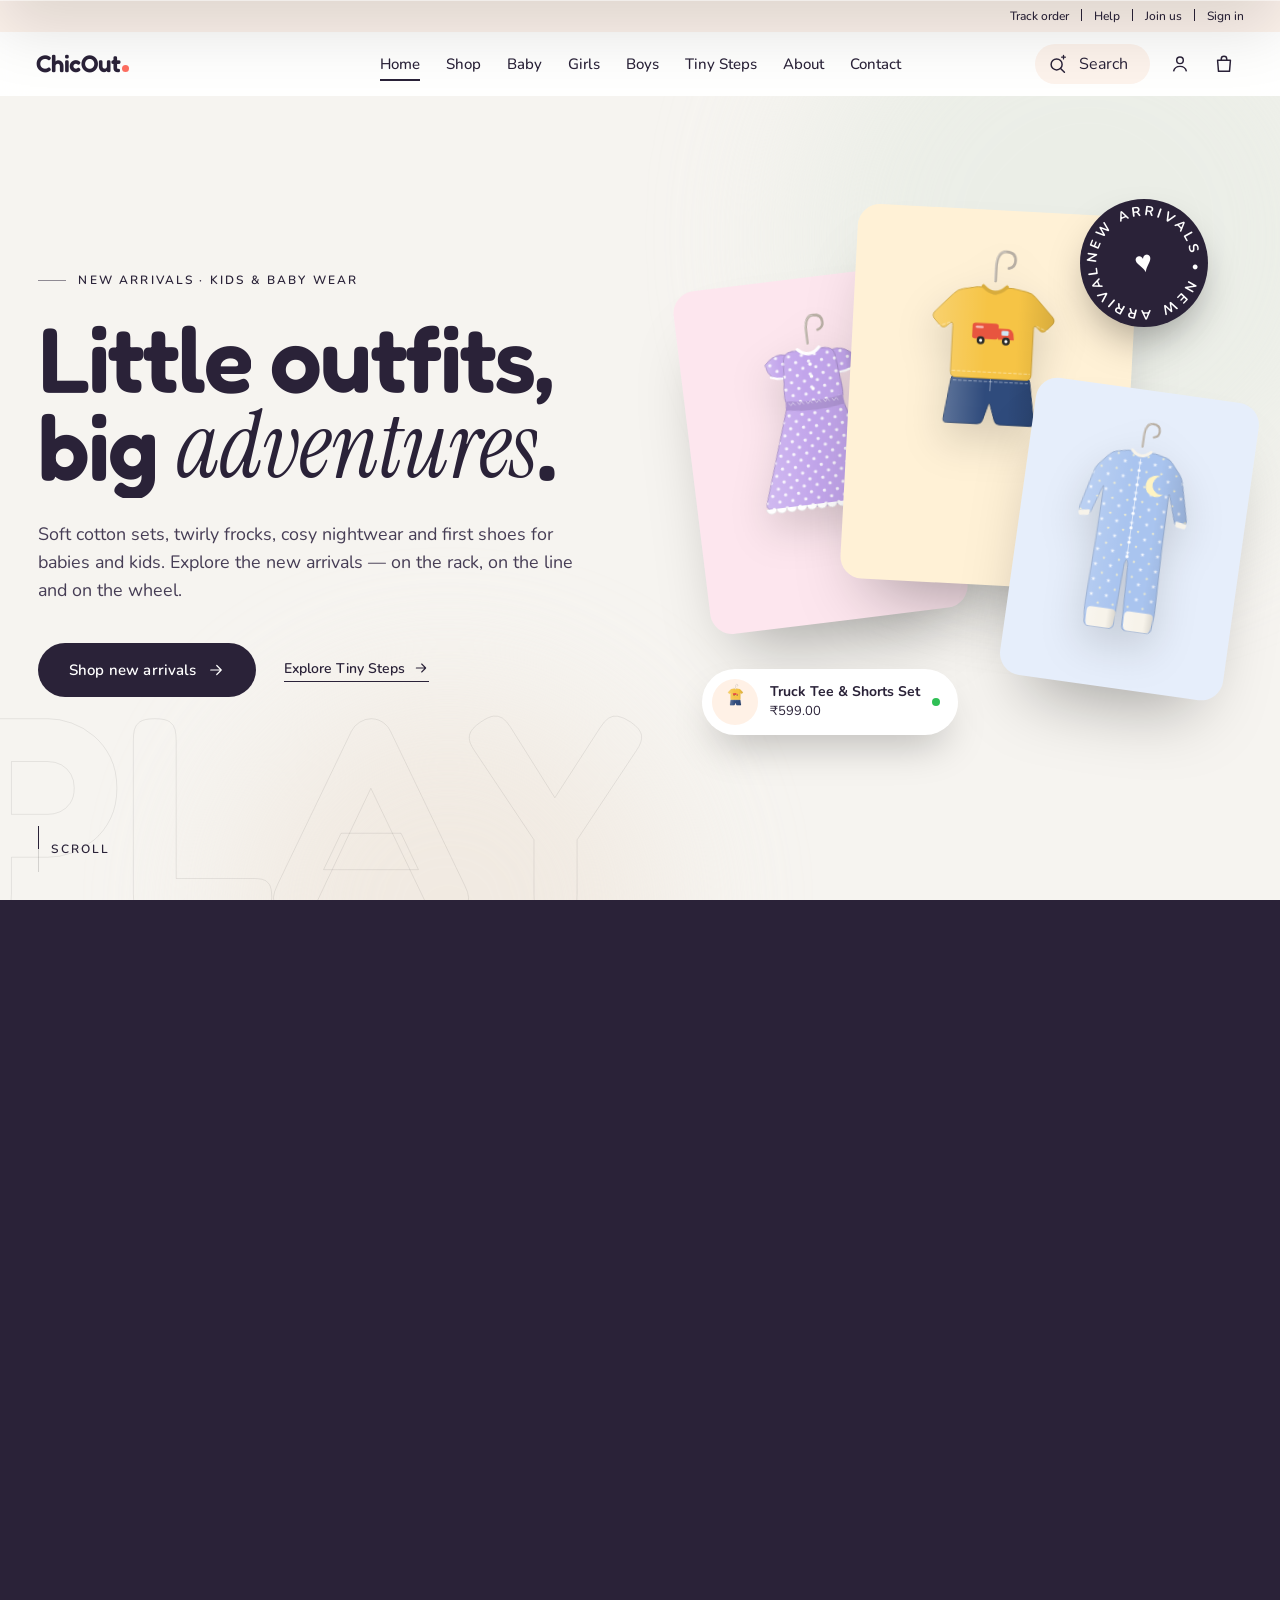
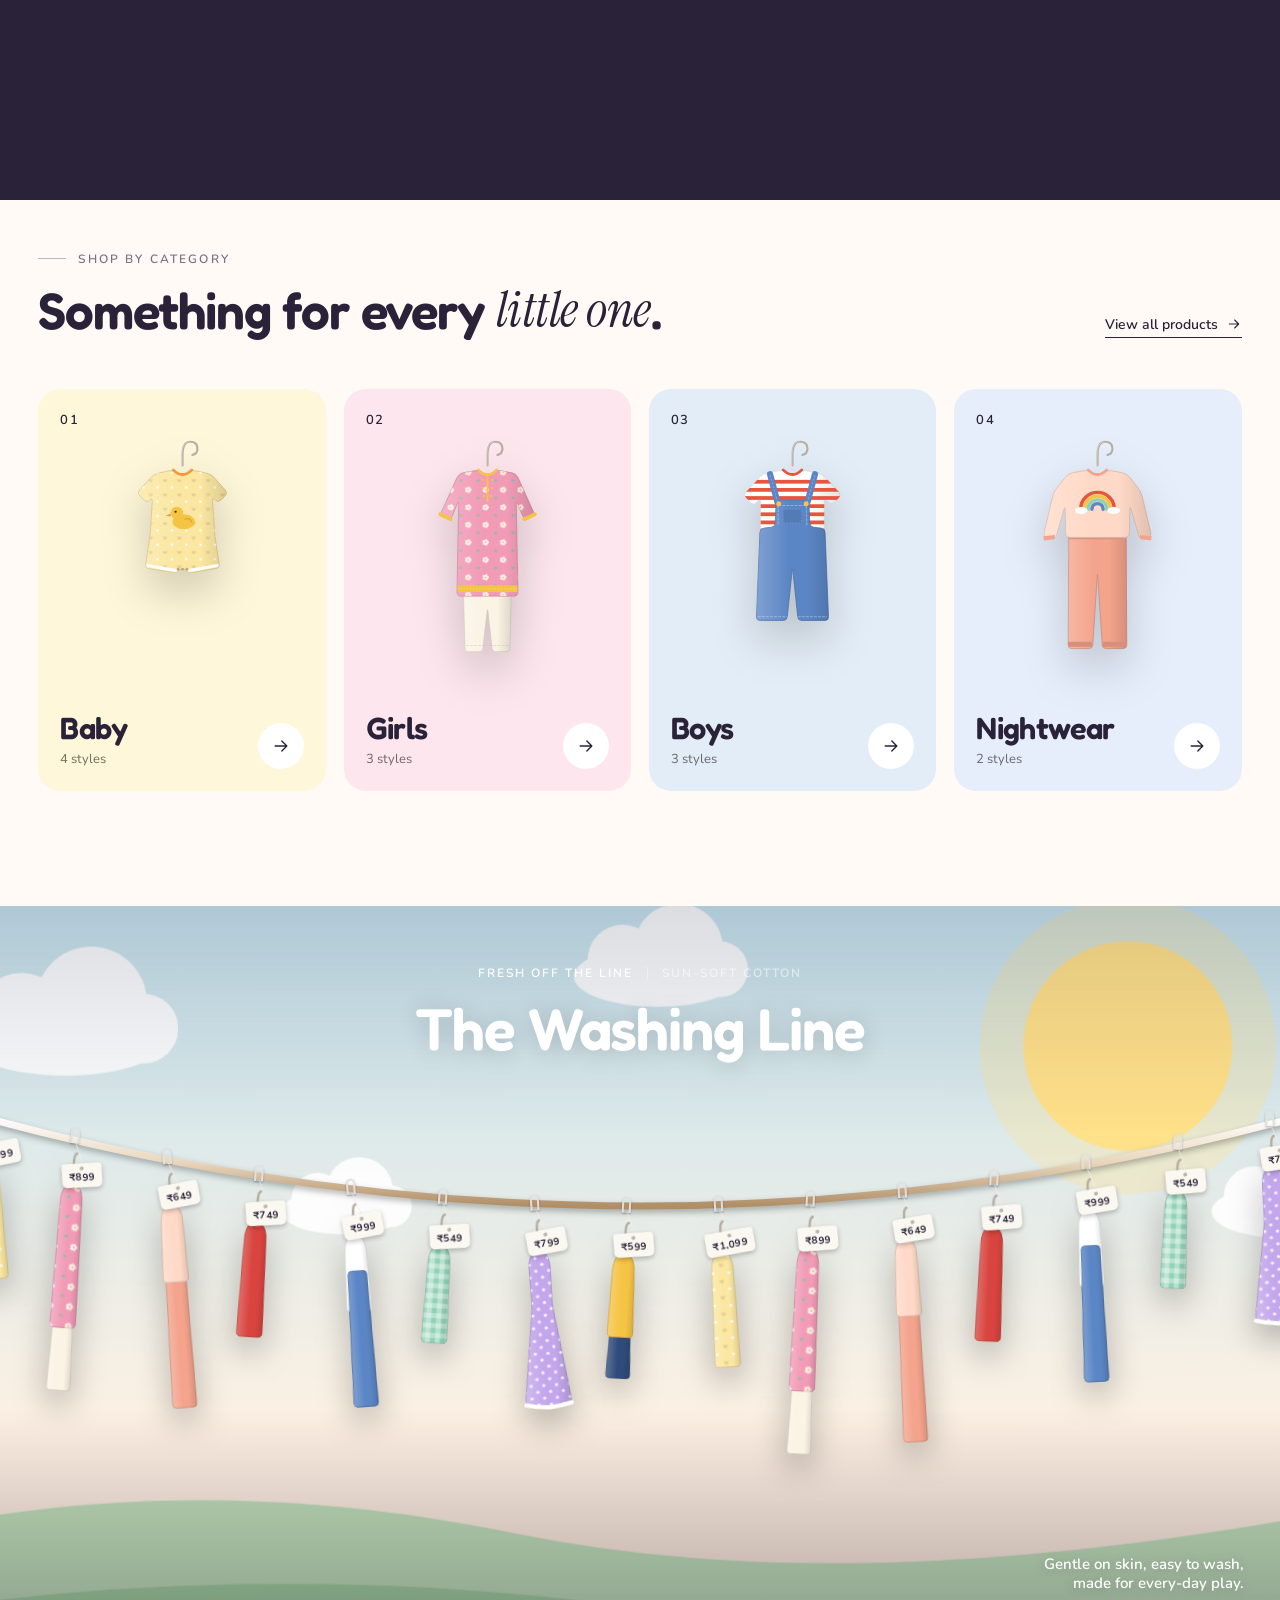
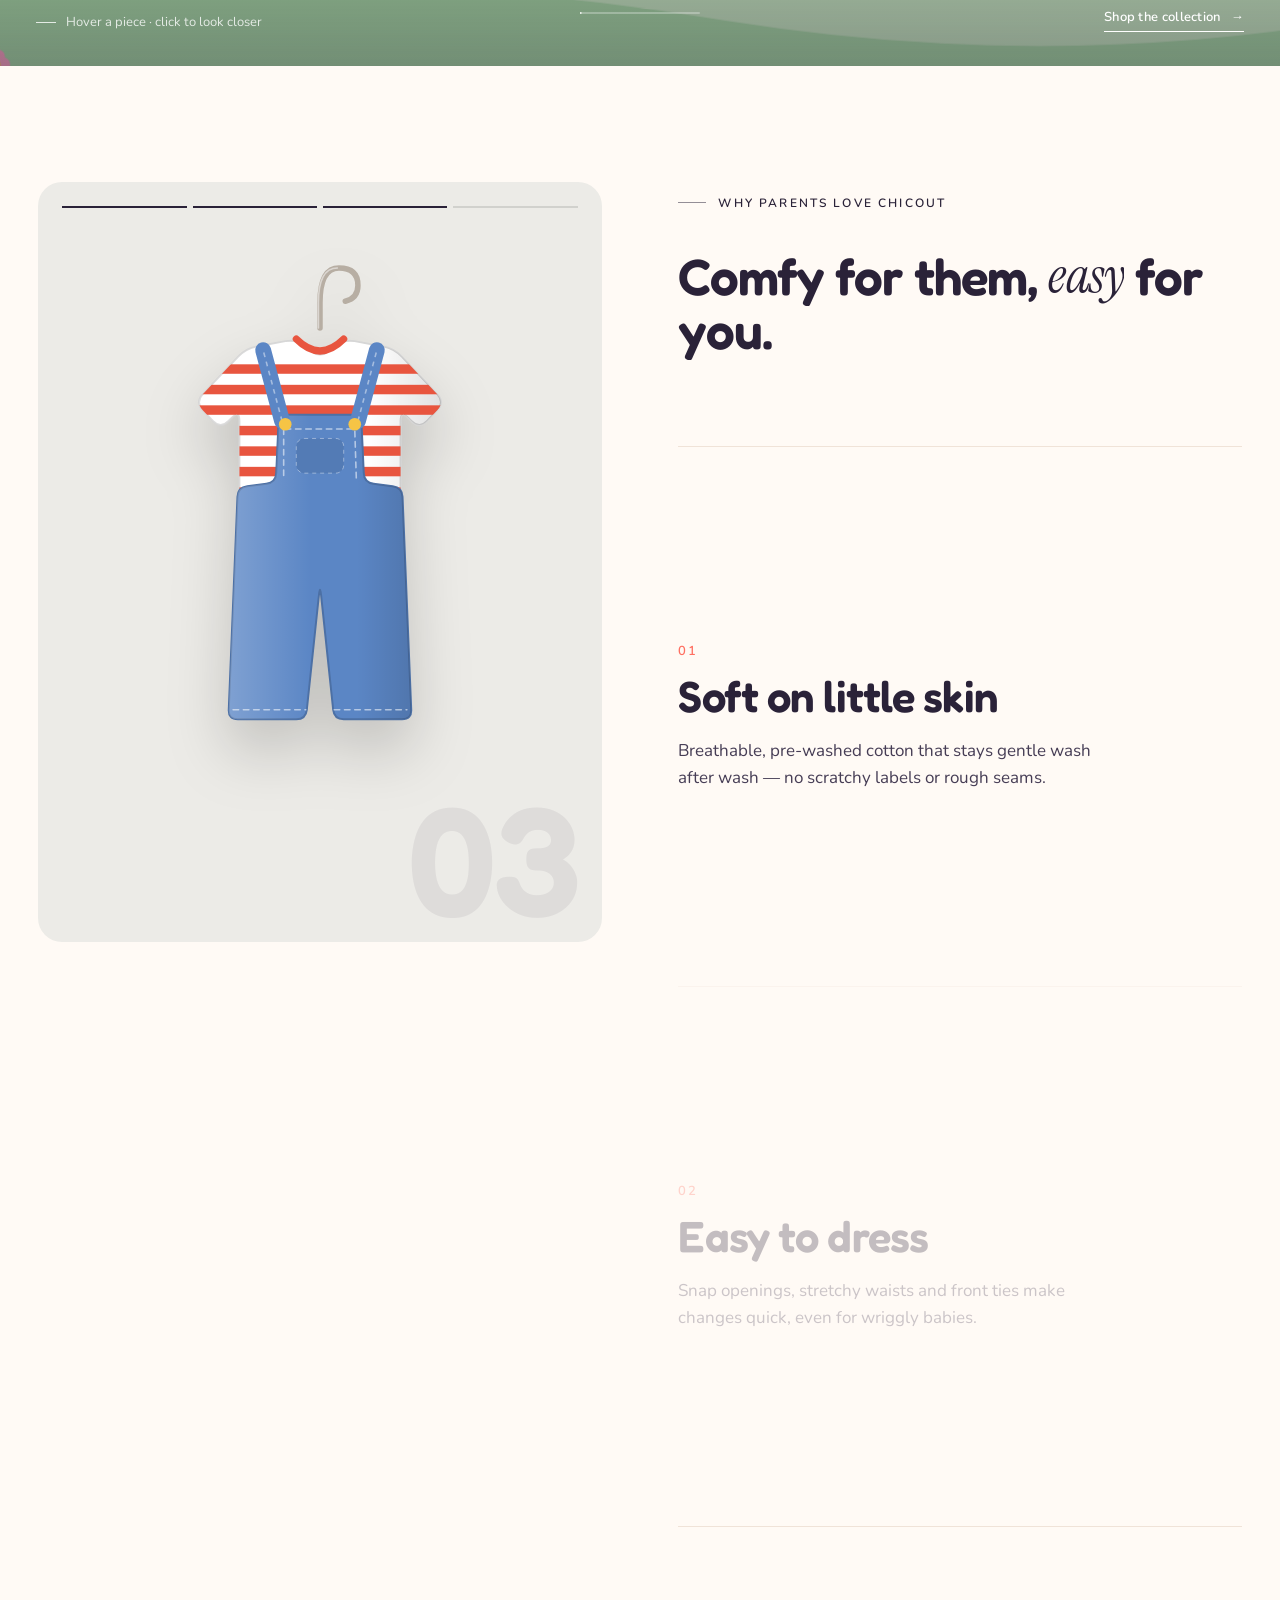
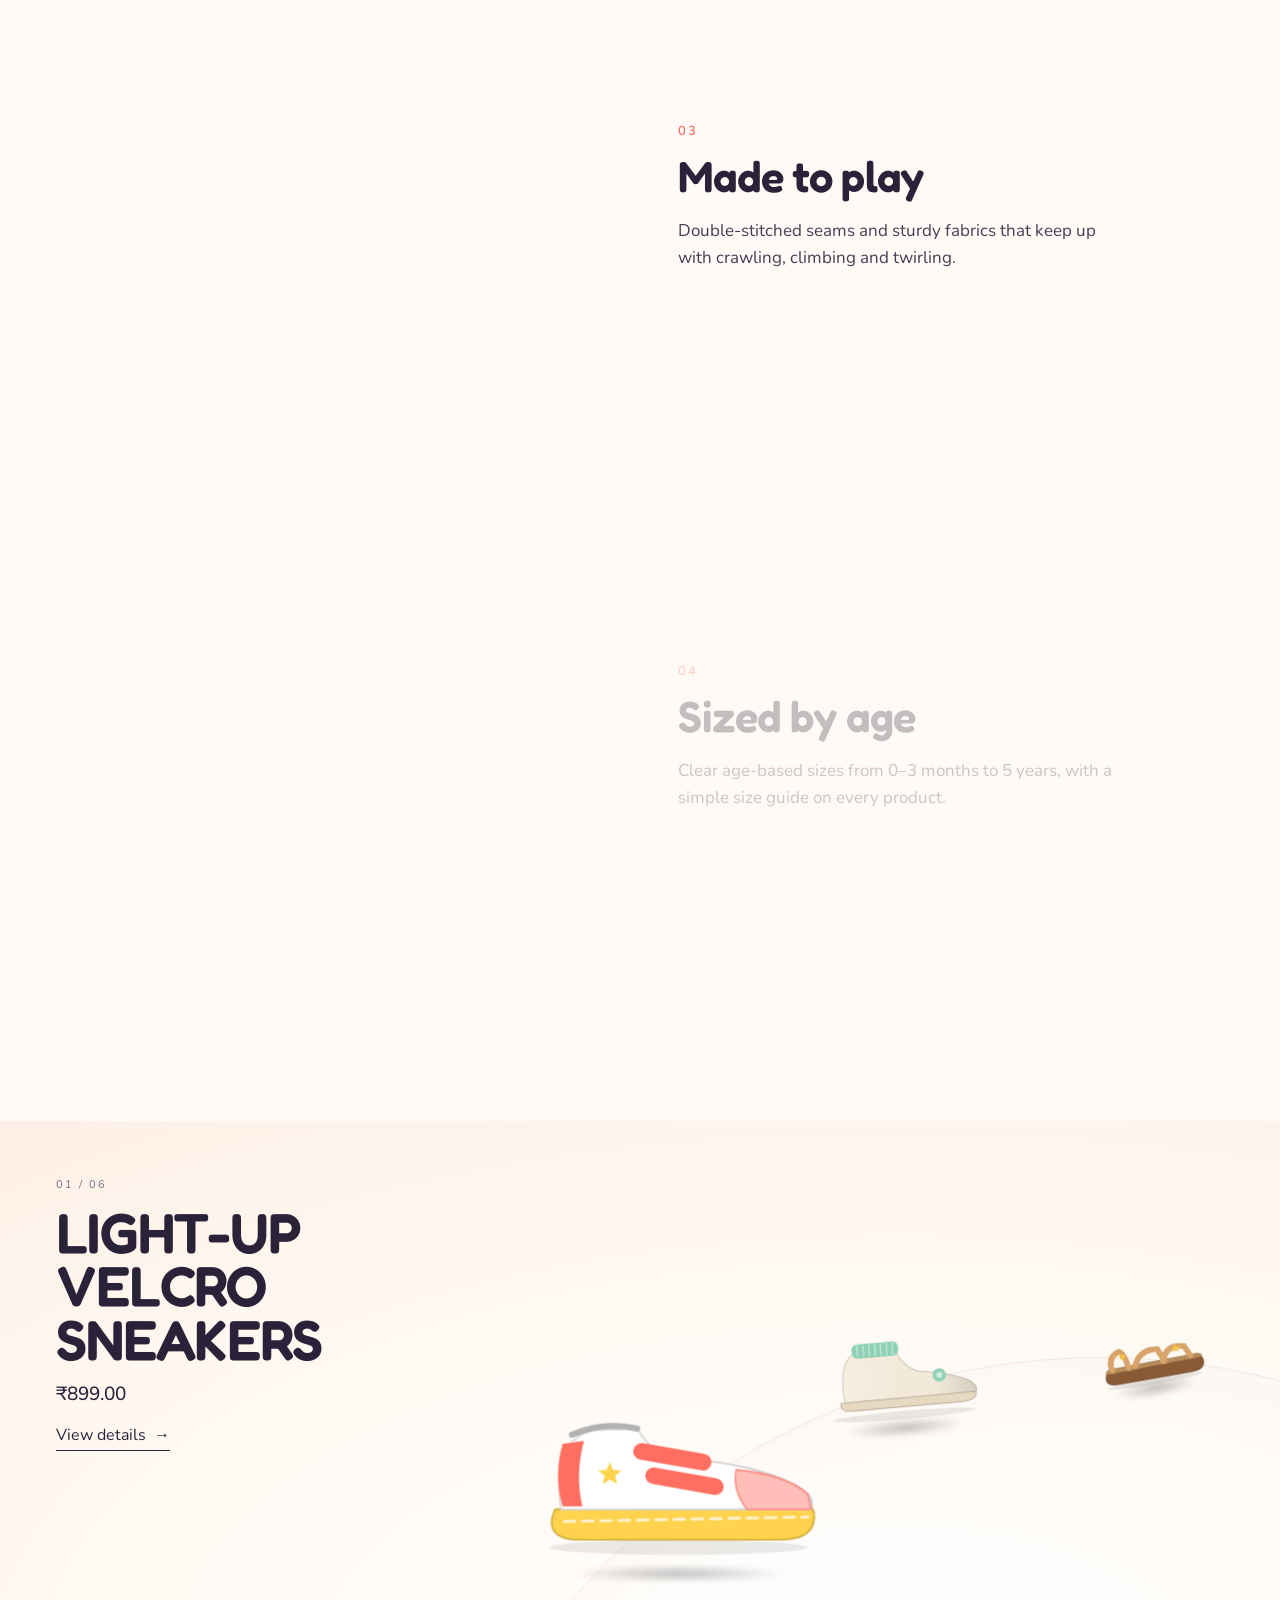
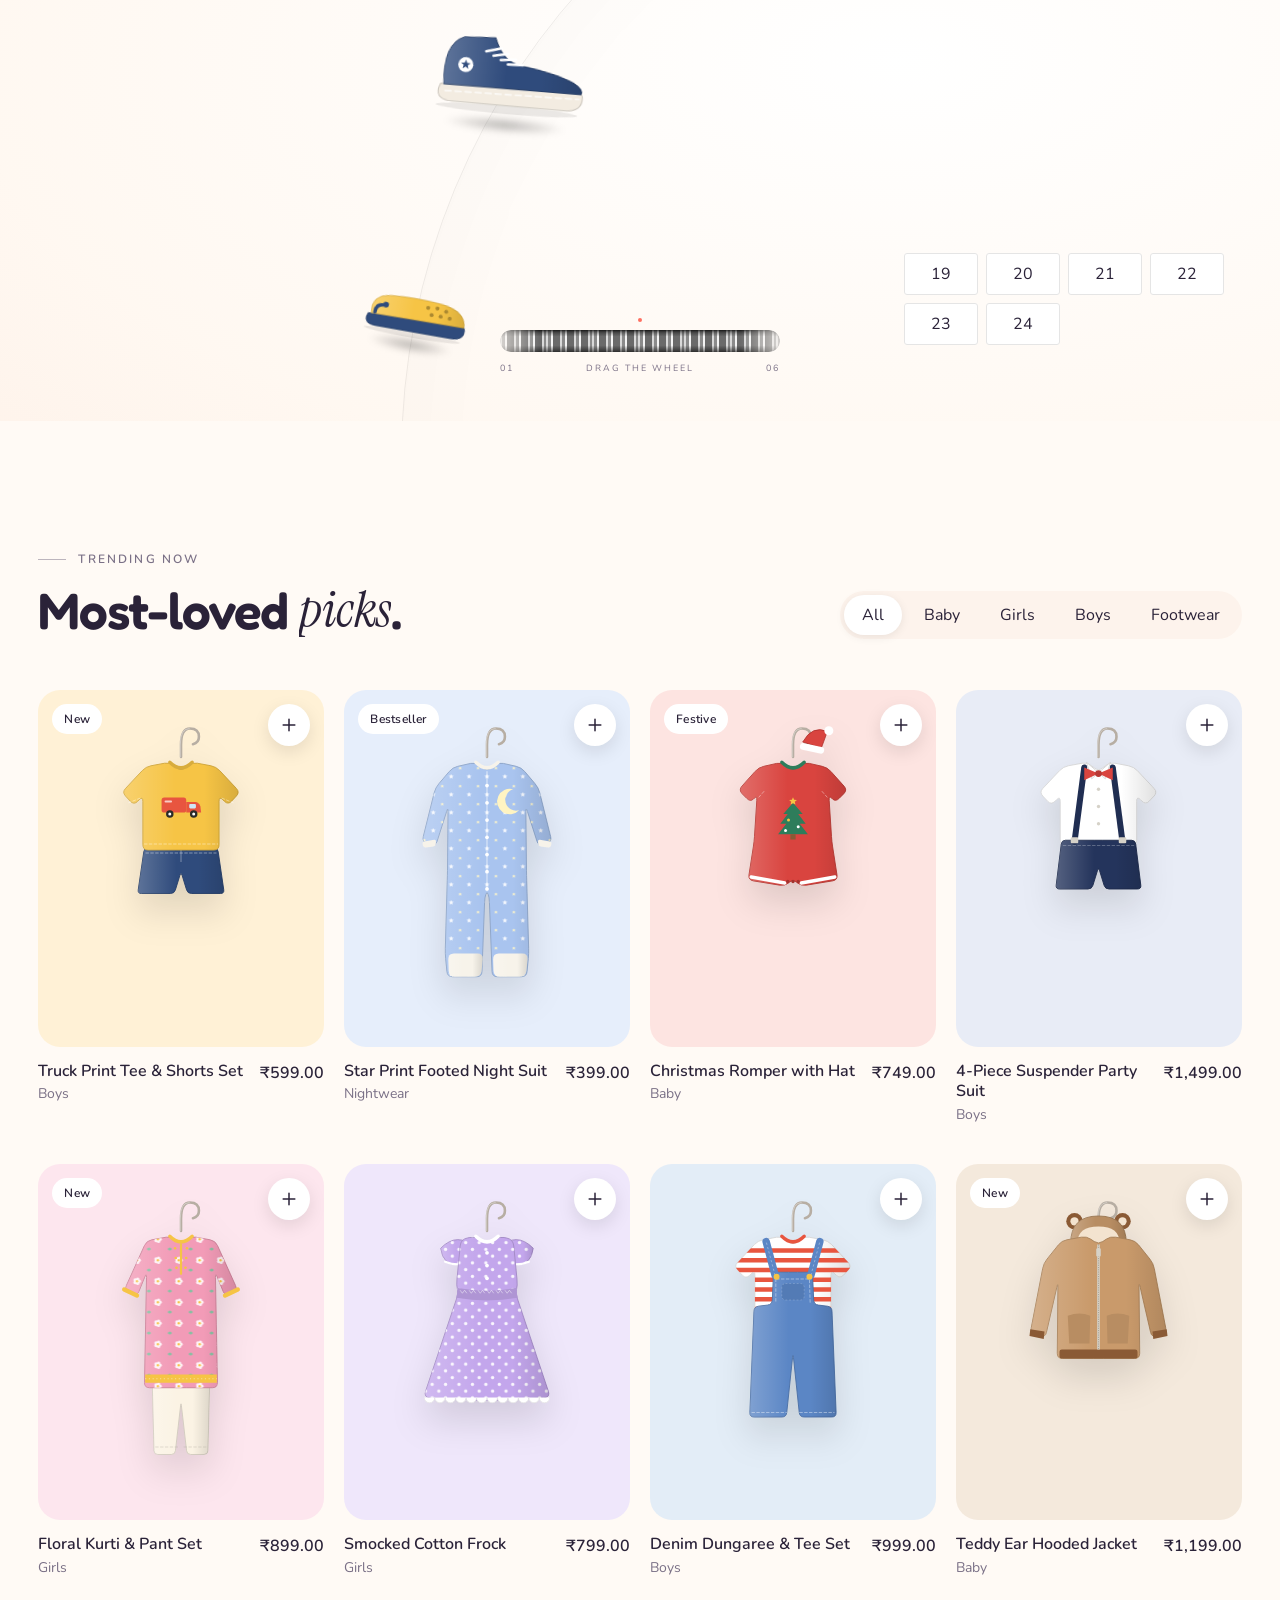
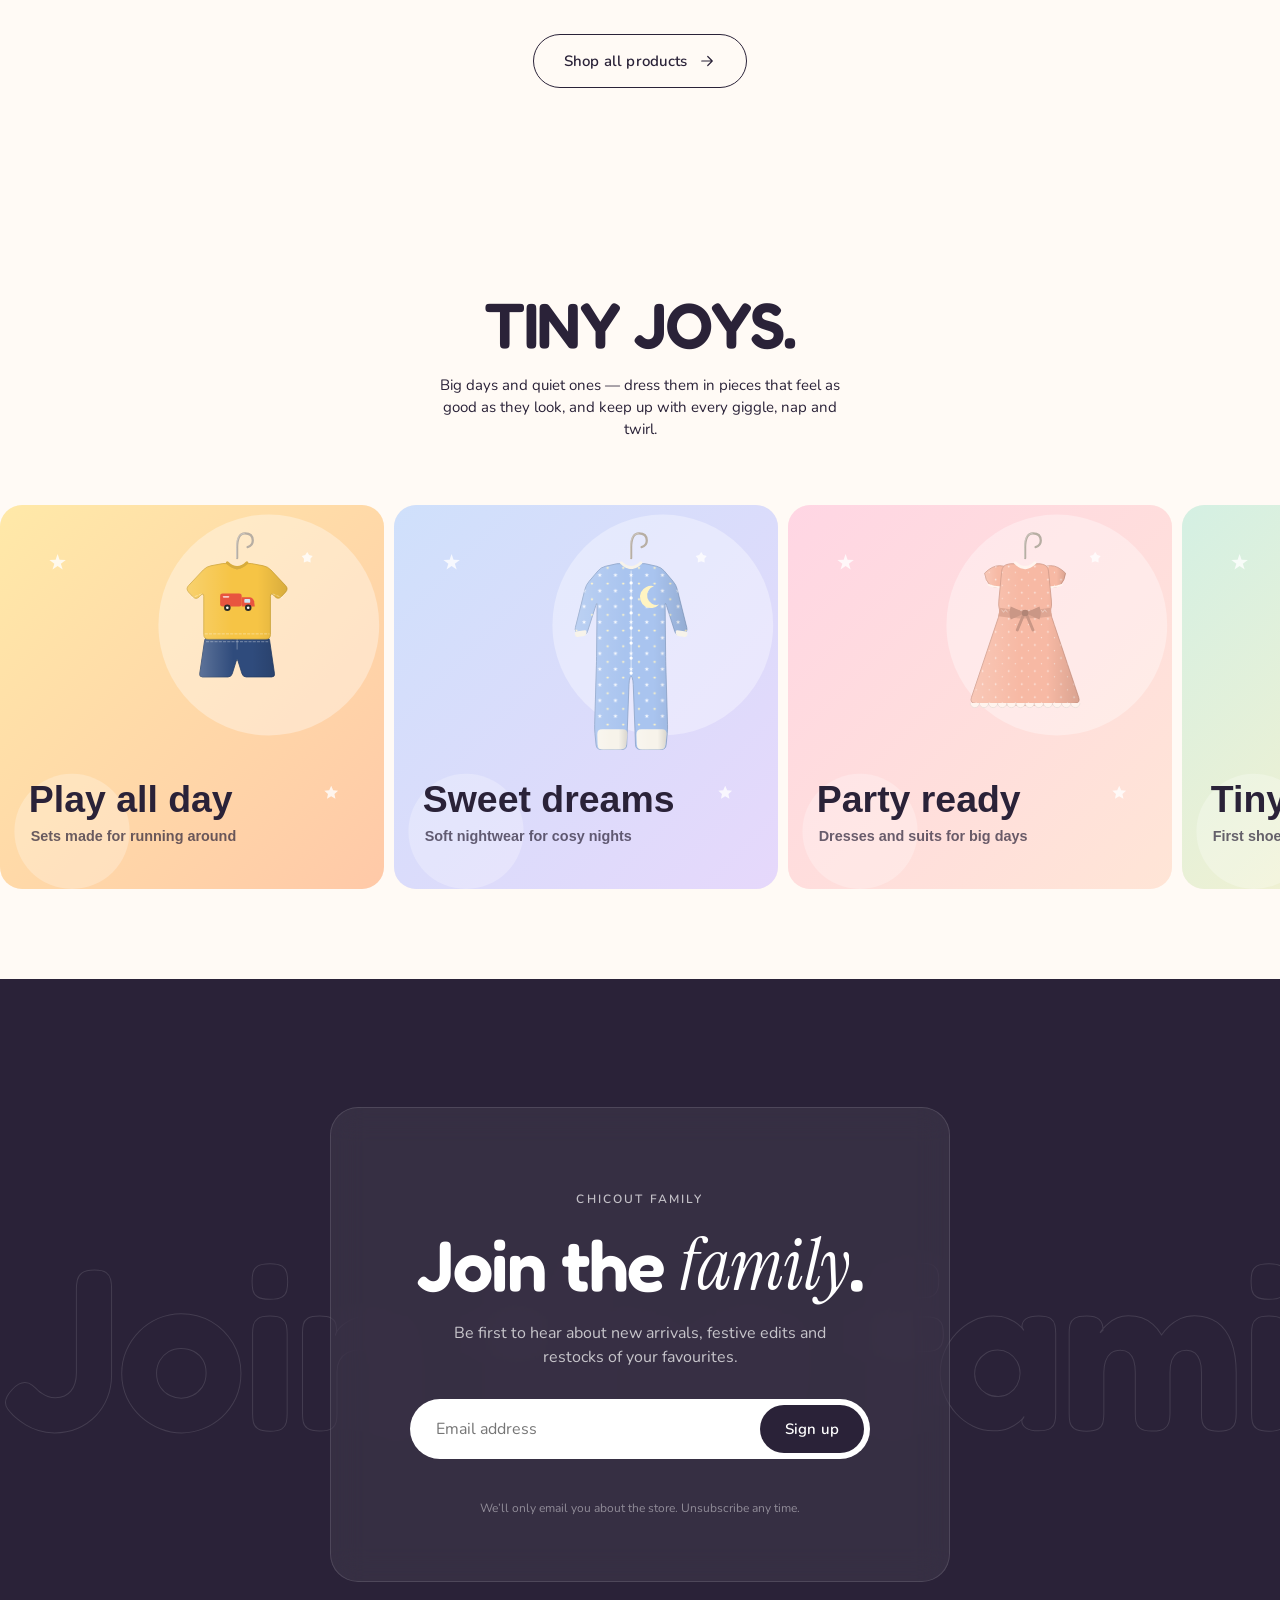
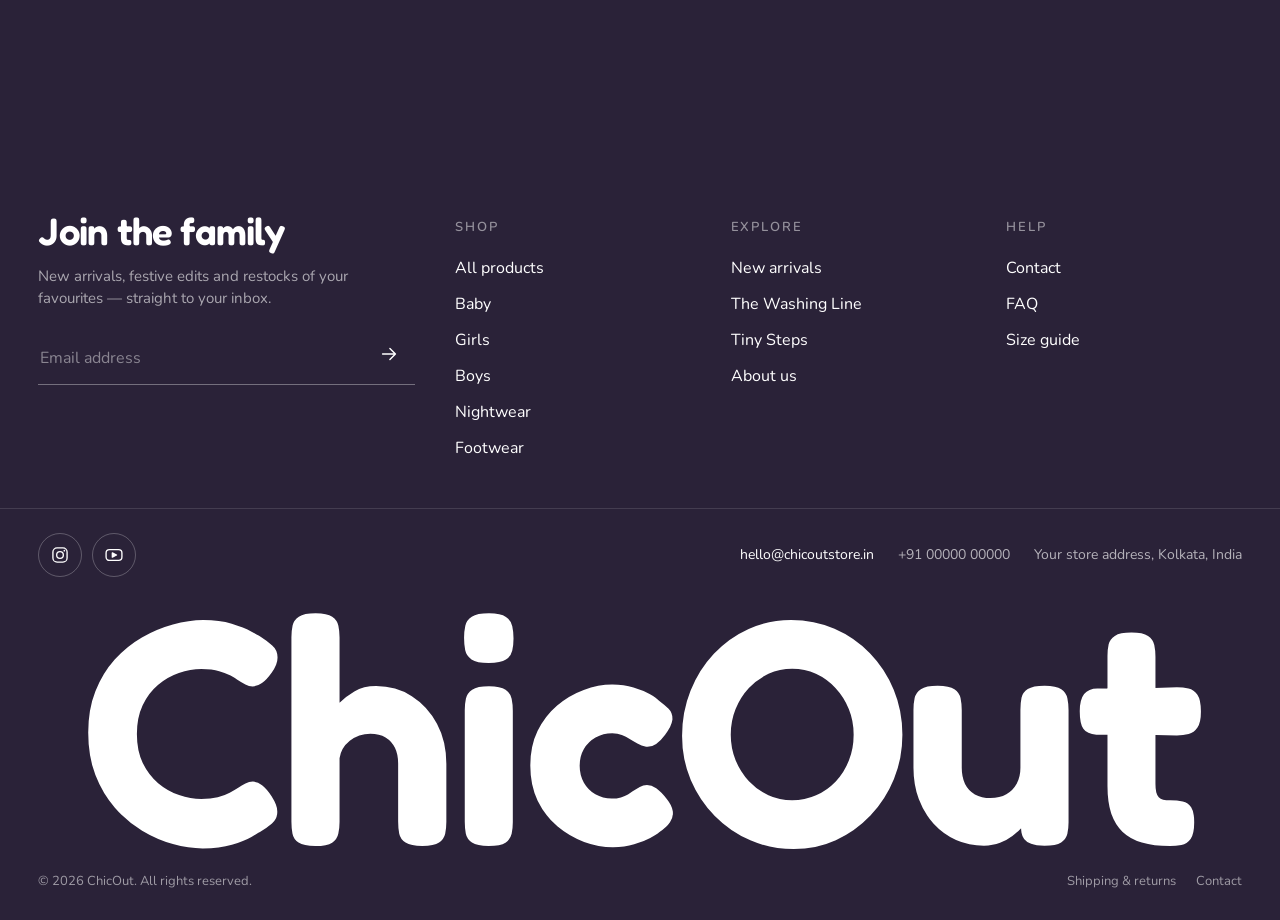
==== html/index.html @ 3963be79 "Build ChicOut kids & baby wear storefront Animated multi-page HTML site and Shopify sections for Chi" ====
<!DOCTYPE html>
<html lang="en" data-currency="INR">
<head>
  <meta charset="UTF-8">
  <meta name="viewport" content="width=device-width, initial-scale=1.0">
  <title>ChicOut — Kids &amp; baby wear, new arrivals</title>
  <meta name="description" content="ChicOut — comfy cotton sets, frocks, nightwear, gift sets and first shoes for babies and kids. Shop new arrivals online across India.">
  <link rel="preconnect" href="https://fonts.googleapis.com">
  <link rel="preconnect" href="https://fonts.gstatic.com" crossorigin>
  <link href="https://fonts.googleapis.com/css2?family=Fredoka:wght@400;500;600;700&family=Nunito:wght@400;500;600;700;800&family=Instrument+Serif:ital@0;1&display=swap" rel="stylesheet">
  <script>document.documentElement.classList.add('motion-ready');</script>
  <link rel="stylesheet" href="assets/base.css">
  <link rel="stylesheet" href="assets/site.css">
  <link rel="stylesheet" href="assets/motion.css">
  <link rel="stylesheet" href="assets/hero.css">
  <link rel="stylesheet" href="assets/sections.css">
  <link rel="stylesheet" href="assets/product-grid.css">
  <link rel="stylesheet" href="assets/rack-showcase.css">
  <link rel="stylesheet" href="assets/hang-rail.css">
  <link rel="stylesheet" href="assets/step-orbit.css">
  <link rel="stylesheet" href="assets/obsessed.css">
  <link rel="stylesheet" href="assets/quick-view.css">
</head>
<body id="top" data-preloader class="sx">

  <div data-site-header></div>
  <script src="assets/brand.js"></script>
  <script src="assets/site.js"></script>

  <main id="main">

  <!-- ===================== HERO ===================== -->
  <section class="hero" data-hero aria-label="Introduction">
    <div class="hero-bg" aria-hidden="true"><span class="hero-blob b1"></span><span class="hero-blob b2"></span></div>
    <div class="hero-word" aria-hidden="true">PLAY</div>
    <div class="hero-in">
      <div class="hero-copy">
        <p class="eyebrow" data-reveal>New arrivals · Kids &amp; baby wear</p>
        <h1 class="display hero-title" data-split>Little outfits, big <em>adventures</em>.</h1>
        <p class="lead" data-reveal style="--rd:.45s">Soft cotton sets, twirly frocks, cosy nightwear and first shoes for babies and kids. Explore the new arrivals — on the rack, on the line and on the wheel.</p>
        <div class="hero-ctas" data-reveal style="--rd:.6s">
          <a class="btn btn-dark" href="shop.html" data-magnetic>Shop new arrivals <svg viewBox="0 0 24 24" fill="none" stroke="currentColor" stroke-width="1.6" stroke-linecap="round" stroke-linejoin="round"><path d="M5 12h14M13 6l6 6-6 6"/></svg></a>
          <a class="link-arrow" href="index.html#step-orbit">Explore Tiny Steps <svg viewBox="0 0 24 24" fill="none" stroke="currentColor" stroke-width="1.6" stroke-linecap="round" stroke-linejoin="round"><path d="M5 12h14M13 6l6 6-6 6"/></svg></a>
        </div>
      </div>
      <div class="hero-art" aria-hidden="true">
        <div class="hero-layer" data-depth="0.5"><figure class="hero-card c1" style="--tone:#fde6ee"><img src="assets/img/products/smocked-cotton-frock-front.svg" alt="" decoding="async"></figure></div>
        <div class="hero-layer" data-depth="1"><figure class="hero-card c2" style="--tone:#fff1d6"><img src="assets/img/products/truck-tee-shorts-set-front.svg" alt="" decoding="async" fetchpriority="high"></figure></div>
        <div class="hero-layer" data-depth="0.3"><figure class="hero-card c3" style="--tone:#e6eefb"><img src="assets/img/products/star-footed-night-suit-front.svg" alt="" decoding="async"></figure></div>
        <div class="hero-layer" data-depth="1.4">
          <div class="hero-badge"><svg viewBox="0 0 100 100"><defs><path id="hero-circle" d="M50 50 m-37 0 a37 37 0 1 1 74 0 a37 37 0 1 1 -74 0"/></defs><text><textPath href="#hero-circle">New arrivals • New arrivals • New arrivals •</textPath></text></svg><b>♥</b></div>
        </div>
        <div class="hero-layer" data-depth="1.2" style="pointer-events:none">
          <a class="hero-chip" href="product.html?id=truck-tee-shorts-set" style="pointer-events:auto" tabindex="-1"><img src="assets/img/products/truck-tee-shorts-set-front.svg" alt=""><span><strong>Truck Tee &amp; Shorts Set</strong>₹599.00</span><span class="dot"></span></a>
        </div>
      </div>
    </div>
    <a class="hero-scroll" href="index.html#new-arrivals"><i></i><span>Scroll</span></a>
  </section>

  <!-- ===================== MARQUEE ===================== -->
  <section class="mq" aria-label="Highlights" data-marquee></section>

  <!-- ===================== RACK SHOWCASE ===================== -->
  <section
    id="new-arrivals"
    class="sagar-sec sagar-pre"
    data-sagar-section
    data-hover-speed="850"
    data-hover-gap="18"
    data-turn-speed="700"
    data-slide-interval="3000"
    data-swing="85"
    data-drop="true"
    data-lift="true"
    data-qa-redirect="false"
    style="
      --sagar-bg: #fffaf5;
      --sagar-txt: #2a2238;
      --sagar-acc: #2a2238;
      --sagar-focus-bg: rgba(255, 250, 245, 0.97);
      --sagar-hspd: 850ms;
      --sagar-hgap: 18px;
      --sagar-gap: 10px;
      --sagar-h-desk: 420px;
      --sagar-h-mob: 265px;
      --sagar-h-slide: 280px;
      --sagar-h-focus: 966px;
      --sagar-h-focus-m: 672px;
      --sagar-pt: 76px;
      --sagar-pb: 120px;
    "
  >
    <noscript><style>.sagar-sec.sagar-pre .sagar-item { opacity: 1 !important; }</style></noscript>

    <div class="sagar-wrap">
      <div class="sagar-railcap sagar-font-heading">
        <span>NEW ARRIVALS</span>
        <span class="sagar-railcap-sep" aria-hidden="true"></span>
        <span class="sagar-railcap-dim">KIDS &amp; BABY</span>
      </div>

      <div class="sagar-stage">
        <!-- Rack rod (drawn in CSS: .sagar-rod-css). To use a photo instead, put an <img class="sagar-rod-photo"> here. -->
        <div class="sagar-rod sagar-rod-css" aria-hidden="true"></div>

        <div class="sagar-rack" data-sagar-rack>
<!-- build:rack -->
        <div
          class="sagar-item"
          data-sagar-item
          role="button"
          tabindex="0"
          aria-label="Truck Print Tee & Shorts Set"
          data-block-id="truck-tee-shorts-set"
          data-name="Truck Print Tee & Shorts Set"
          data-price="₹599.00"
          data-btn-label="View product"
          data-btn-url="product.html?id=truck-tee-shorts-set"
          data-btn-target="_self"
        >
          <div class="sagar-garment">
            <div class="sagar-view" data-sagar-pos="0">
              <img src="assets/img/products/truck-tee-shorts-set-side.svg" width="220" height="800" alt="Truck Print Tee & Shorts Set - side" loading="eager" decoding="async">
            </div>
            <div class="sagar-view" data-sagar-pos="1">
              <img src="assets/img/products/truck-tee-shorts-set-front.svg" data-hi="assets/img/products/truck-tee-shorts-set-front.svg" width="600" height="800" alt="Truck Print Tee & Shorts Set - front" loading="eager" decoding="async">
            </div>
            <div class="sagar-view" data-sagar-pos="-1">
              <img data-hi="assets/img/products/truck-tee-shorts-set-back.svg" width="600" height="800" alt="Truck Print Tee & Shorts Set - back" decoding="async">
            </div>
          </div>
          <div class="sagar-tag sagar-tag-single" aria-hidden="true">
            <div class="sagar-tag-inner">
              <span class="sagar-tag-face sagar-tag-front">₹599</span>
            </div>
          </div>
          <script type="application/json" data-sagar-json>{"options": [{"name": "Size", "label": "Age", "values": ["1-2Y", "2-3Y", "3-4Y", "4-5Y"]}], "variants": [{"id": "truck-tee-shorts-set-1-2y", "av": true, "price": "₹599.00", "opts": ["1-2Y"]}, {"id": "truck-tee-shorts-set-2-3y", "av": true, "price": "₹599.00", "opts": ["2-3Y"]}, {"id": "truck-tee-shorts-set-3-4y", "av": true, "price": "₹599.00", "opts": ["3-4Y"]}, {"id": "truck-tee-shorts-set-4-5y", "av": false, "price": "₹599.00", "opts": ["4-5Y"]}]}</script>
        </div>
        <div
          class="sagar-item"
          data-sagar-item
          role="button"
          tabindex="0"
          aria-label="Smocked Cotton Frock"
          data-block-id="smocked-cotton-frock"
          data-name="Smocked Cotton Frock"
          data-price="₹799.00"
          data-btn-label="View product"
          data-btn-url="product.html?id=smocked-cotton-frock"
          data-btn-target="_self"
        >
          <div class="sagar-garment">
            <div class="sagar-view" data-sagar-pos="0">
              <img src="assets/img/products/smocked-cotton-frock-side.svg" width="220" height="800" alt="Smocked Cotton Frock - side" loading="eager" decoding="async">
            </div>
            <div class="sagar-view" data-sagar-pos="1">
              <img src="assets/img/products/smocked-cotton-frock-front.svg" data-hi="assets/img/products/smocked-cotton-frock-front.svg" width="600" height="800" alt="Smocked Cotton Frock - front" loading="eager" decoding="async">
            </div>
            <div class="sagar-view" data-sagar-pos="-1">
              <img data-hi="assets/img/products/smocked-cotton-frock-back.svg" width="600" height="800" alt="Smocked Cotton Frock - back" decoding="async">
            </div>
          </div>
          <div class="sagar-tag sagar-tag-single" aria-hidden="true">
            <div class="sagar-tag-inner">
              <span class="sagar-tag-face sagar-tag-front">₹799</span>
            </div>
          </div>
          <script type="application/json" data-sagar-json>{"options": [{"name": "Size", "label": "Age", "values": ["1-2Y", "2-3Y", "3-4Y", "4-5Y"]}], "variants": [{"id": "smocked-cotton-frock-1-2y", "av": true, "price": "₹799.00", "opts": ["1-2Y"]}, {"id": "smocked-cotton-frock-2-3y", "av": true, "price": "₹799.00", "opts": ["2-3Y"]}, {"id": "smocked-cotton-frock-3-4y", "av": true, "price": "₹799.00", "opts": ["3-4Y"]}, {"id": "smocked-cotton-frock-4-5y", "av": true, "price": "₹799.00", "opts": ["4-5Y"]}]}</script>
        </div>
        <div
          class="sagar-item"
          data-sagar-item
          role="button"
          tabindex="0"
          aria-label="Christmas Romper with Hat"
          data-block-id="christmas-romper-hat"
          data-name="Christmas Romper with Hat"
          data-price="₹749.00"
          data-btn-label="View product"
          data-btn-url="product.html?id=christmas-romper-hat"
          data-btn-target="_self"
        >
          <div class="sagar-garment">
            <div class="sagar-view" data-sagar-pos="0">
              <img src="assets/img/products/christmas-romper-hat-side.svg" width="220" height="800" alt="Christmas Romper with Hat - side" loading="eager" decoding="async">
            </div>
            <div class="sagar-view" data-sagar-pos="1">
              <img src="assets/img/products/christmas-romper-hat-front.svg" data-hi="assets/img/products/christmas-romper-hat-front.svg" width="600" height="800" alt="Christmas Romper with Hat - front" loading="eager" decoding="async">
            </div>
            <div class="sagar-view" data-sagar-pos="-1">
              <img data-hi="assets/img/products/christmas-romper-hat-back.svg" width="600" height="800" alt="Christmas Romper with Hat - back" decoding="async">
            </div>
          </div>
          <div class="sagar-tag sagar-tag-single" aria-hidden="true">
            <div class="sagar-tag-inner">
              <span class="sagar-tag-face sagar-tag-front">₹749</span>
            </div>
          </div>
          <script type="application/json" data-sagar-json>{"options": [{"name": "Size", "label": "Age", "values": ["0-3M", "3-6M", "6-12M", "12-18M"]}], "variants": [{"id": "christmas-romper-hat-0-3m", "av": true, "price": "₹749.00", "opts": ["0-3M"]}, {"id": "christmas-romper-hat-3-6m", "av": true, "price": "₹749.00", "opts": ["3-6M"]}, {"id": "christmas-romper-hat-6-12m", "av": true, "price": "₹749.00", "opts": ["6-12M"]}, {"id": "christmas-romper-hat-12-18m", "av": true, "price": "₹749.00", "opts": ["12-18M"]}]}</script>
        </div>
        <div
          class="sagar-item"
          data-sagar-item
          role="button"
          tabindex="0"
          aria-label="Denim Dungaree & Tee Set"
          data-block-id="denim-dungaree-tee-set"
          data-name="Denim Dungaree & Tee Set"
          data-price="₹999.00"
          data-btn-label="View product"
          data-btn-url="product.html?id=denim-dungaree-tee-set"
          data-btn-target="_self"
        >
          <div class="sagar-garment">
            <div class="sagar-view" data-sagar-pos="0">
              <img src="assets/img/products/denim-dungaree-tee-set-side.svg" width="220" height="800" alt="Denim Dungaree & Tee Set - side" loading="eager" decoding="async">
            </div>
            <div class="sagar-view" data-sagar-pos="1">
              <img src="assets/img/products/denim-dungaree-tee-set-front.svg" data-hi="assets/img/products/denim-dungaree-tee-set-front.svg" width="600" height="800" alt="Denim Dungaree & Tee Set - front" loading="eager" decoding="async">
            </div>
            <div class="sagar-view" data-sagar-pos="-1">
              <img data-hi="assets/img/products/denim-dungaree-tee-set-back.svg" width="600" height="800" alt="Denim Dungaree & Tee Set - back" decoding="async">
            </div>
          </div>
          <div class="sagar-tag sagar-tag-single" aria-hidden="true">
            <div class="sagar-tag-inner">
              <span class="sagar-tag-face sagar-tag-front">₹999</span>
            </div>
          </div>
          <script type="application/json" data-sagar-json>{"options": [{"name": "Size", "label": "Age", "values": ["1-2Y", "2-3Y", "3-4Y", "4-5Y"]}], "variants": [{"id": "denim-dungaree-tee-set-1-2y", "av": true, "price": "₹999.00", "opts": ["1-2Y"]}, {"id": "denim-dungaree-tee-set-2-3y", "av": true, "price": "₹999.00", "opts": ["2-3Y"]}, {"id": "denim-dungaree-tee-set-3-4y", "av": true, "price": "₹999.00", "opts": ["3-4Y"]}, {"id": "denim-dungaree-tee-set-4-5y", "av": true, "price": "₹999.00", "opts": ["4-5Y"]}]}</script>
        </div>
        <div
          class="sagar-item"
          data-sagar-item
          role="button"
          tabindex="0"
          aria-label="Floral Kurti & Pant Set"
          data-block-id="floral-kurti-pant-set"
          data-name="Floral Kurti & Pant Set"
          data-price="₹899.00"
          data-btn-label="View product"
          data-btn-url="product.html?id=floral-kurti-pant-set"
          data-btn-target="_self"
        >
          <div class="sagar-garment">
            <div class="sagar-view" data-sagar-pos="0">
              <img src="assets/img/products/floral-kurti-pant-set-side.svg" width="220" height="800" alt="Floral Kurti & Pant Set - side" loading="eager" decoding="async">
            </div>
            <div class="sagar-view" data-sagar-pos="1">
              <img src="assets/img/products/floral-kurti-pant-set-front.svg" data-hi="assets/img/products/floral-kurti-pant-set-front.svg" width="600" height="800" alt="Floral Kurti & Pant Set - front" loading="eager" decoding="async">
            </div>
            <div class="sagar-view" data-sagar-pos="-1">
              <img data-hi="assets/img/products/floral-kurti-pant-set-back.svg" width="600" height="800" alt="Floral Kurti & Pant Set - back" decoding="async">
            </div>
          </div>
          <div class="sagar-tag sagar-tag-single" aria-hidden="true">
            <div class="sagar-tag-inner">
              <span class="sagar-tag-face sagar-tag-front">₹899</span>
            </div>
          </div>
          <script type="application/json" data-sagar-json>{"options": [{"name": "Size", "label": "Age", "values": ["1-2Y", "2-3Y", "3-4Y", "4-5Y"]}], "variants": [{"id": "floral-kurti-pant-set-1-2y", "av": true, "price": "₹899.00", "opts": ["1-2Y"]}, {"id": "floral-kurti-pant-set-2-3y", "av": true, "price": "₹899.00", "opts": ["2-3Y"]}, {"id": "floral-kurti-pant-set-3-4y", "av": true, "price": "₹899.00", "opts": ["3-4Y"]}, {"id": "floral-kurti-pant-set-4-5y", "av": true, "price": "₹899.00", "opts": ["4-5Y"]}]}</script>
        </div>
        <div
          class="sagar-item"
          data-sagar-item
          role="button"
          tabindex="0"
          aria-label="Teddy Ear Hooded Jacket"
          data-block-id="teddy-hooded-jacket"
          data-name="Teddy Ear Hooded Jacket"
          data-price="₹1,199.00"
          data-btn-label="View product"
          data-btn-url="product.html?id=teddy-hooded-jacket"
          data-btn-target="_self"
        >
          <div class="sagar-garment">
            <div class="sagar-view" data-sagar-pos="0">
              <img src="assets/img/products/teddy-hooded-jacket-side.svg" width="220" height="800" alt="Teddy Ear Hooded Jacket - side" loading="eager" decoding="async">
            </div>
            <div class="sagar-view" data-sagar-pos="1">
              <img src="assets/img/products/teddy-hooded-jacket-front.svg" data-hi="assets/img/products/teddy-hooded-jacket-front.svg" width="600" height="800" alt="Teddy Ear Hooded Jacket - front" loading="eager" decoding="async">
            </div>
            <div class="sagar-view" data-sagar-pos="-1">
              <img data-hi="assets/img/products/teddy-hooded-jacket-back.svg" width="600" height="800" alt="Teddy Ear Hooded Jacket - back" decoding="async">
            </div>
          </div>
          <div class="sagar-tag sagar-tag-single" aria-hidden="true">
            <div class="sagar-tag-inner">
              <span class="sagar-tag-face sagar-tag-front">₹1,199</span>
            </div>
          </div>
          <script type="application/json" data-sagar-json>{"options": [{"name": "Size", "label": "Age", "values": ["0-3M", "3-6M", "6-12M", "12-18M"]}], "variants": [{"id": "teddy-hooded-jacket-0-3m", "av": true, "price": "₹1,199.00", "opts": ["0-3M"]}, {"id": "teddy-hooded-jacket-3-6m", "av": true, "price": "₹1,199.00", "opts": ["3-6M"]}, {"id": "teddy-hooded-jacket-6-12m", "av": true, "price": "₹1,199.00", "opts": ["6-12M"]}, {"id": "teddy-hooded-jacket-12-18m", "av": true, "price": "₹1,199.00", "opts": ["12-18M"]}]}</script>
        </div>
        <div
          class="sagar-item"
          data-sagar-item
          role="button"
          tabindex="0"
          aria-label="Star Print Footed Night Suit"
          data-block-id="star-footed-night-suit"
          data-name="Star Print Footed Night Suit"
          data-price="₹399.00"
          data-btn-label="View product"
          data-btn-url="product.html?id=star-footed-night-suit"
          data-btn-target="_self"
        >
          <div class="sagar-garment">
            <div class="sagar-view" data-sagar-pos="0">
              <img src="assets/img/products/star-footed-night-suit-side.svg" width="220" height="800" alt="Star Print Footed Night Suit - side" loading="eager" decoding="async">
            </div>
            <div class="sagar-view" data-sagar-pos="1">
              <img src="assets/img/products/star-footed-night-suit-front.svg" data-hi="assets/img/products/star-footed-night-suit-front.svg" width="600" height="800" alt="Star Print Footed Night Suit - front" loading="eager" decoding="async">
            </div>
            <div class="sagar-view" data-sagar-pos="-1">
              <img data-hi="assets/img/products/star-footed-night-suit-back.svg" width="600" height="800" alt="Star Print Footed Night Suit - back" decoding="async">
            </div>
          </div>
          <div class="sagar-tag sagar-tag-single" aria-hidden="true">
            <div class="sagar-tag-inner">
              <span class="sagar-tag-face sagar-tag-front">₹399</span>
            </div>
          </div>
          <script type="application/json" data-sagar-json>{"options": [{"name": "Size", "label": "Age", "values": ["1-2Y", "2-3Y", "3-4Y", "4-5Y"]}], "variants": [{"id": "star-footed-night-suit-1-2y", "av": true, "price": "₹399.00", "opts": ["1-2Y"]}, {"id": "star-footed-night-suit-2-3y", "av": true, "price": "₹399.00", "opts": ["2-3Y"]}, {"id": "star-footed-night-suit-3-4y", "av": true, "price": "₹399.00", "opts": ["3-4Y"]}, {"id": "star-footed-night-suit-4-5y", "av": true, "price": "₹399.00", "opts": ["4-5Y"]}]}</script>
        </div>
        <div
          class="sagar-item"
          data-sagar-item
          role="button"
          tabindex="0"
          aria-label="Tulle Party Dress"
          data-block-id="tulle-party-dress"
          data-name="Tulle Party Dress"
          data-price="₹1,299.00"
          data-btn-label="View product"
          data-btn-url="product.html?id=tulle-party-dress"
          data-btn-target="_self"
        >
          <div class="sagar-garment">
            <div class="sagar-view" data-sagar-pos="0">
              <img src="assets/img/products/tulle-party-dress-side.svg" width="220" height="800" alt="Tulle Party Dress - side" loading="eager" decoding="async">
            </div>
            <div class="sagar-view" data-sagar-pos="1">
              <img src="assets/img/products/tulle-party-dress-front.svg" data-hi="assets/img/products/tulle-party-dress-front.svg" width="600" height="800" alt="Tulle Party Dress - front" loading="eager" decoding="async">
            </div>
            <div class="sagar-view" data-sagar-pos="-1">
              <img data-hi="assets/img/products/tulle-party-dress-back.svg" width="600" height="800" alt="Tulle Party Dress - back" decoding="async">
            </div>
          </div>
          <div class="sagar-tag sagar-tag-single" aria-hidden="true">
            <div class="sagar-tag-inner">
              <span class="sagar-tag-face sagar-tag-front">₹1,299</span>
            </div>
          </div>
          <script type="application/json" data-sagar-json>{"options": [{"name": "Size", "label": "Age", "values": ["1-2Y", "2-3Y", "3-4Y", "4-5Y"]}], "variants": [{"id": "tulle-party-dress-1-2y", "av": false, "price": "₹1,299.00", "opts": ["1-2Y"]}, {"id": "tulle-party-dress-2-3y", "av": true, "price": "₹1,299.00", "opts": ["2-3Y"]}, {"id": "tulle-party-dress-3-4y", "av": true, "price": "₹1,299.00", "opts": ["3-4Y"]}, {"id": "tulle-party-dress-4-5y", "av": true, "price": "₹1,299.00", "opts": ["4-5Y"]}]}</script>
        </div>
        <div
          class="sagar-item"
          data-sagar-item
          role="button"
          tabindex="0"
          aria-label="4-Piece Suspender Party Suit"
          data-block-id="suspender-party-suit"
          data-name="4-Piece Suspender Party Suit"
          data-price="₹1,499.00"
          data-btn-label="View product"
          data-btn-url="product.html?id=suspender-party-suit"
          data-btn-target="_self"
        >
          <div class="sagar-garment">
            <div class="sagar-view" data-sagar-pos="0">
              <img src="assets/img/products/suspender-party-suit-side.svg" width="220" height="800" alt="4-Piece Suspender Party Suit - side" loading="eager" decoding="async">
            </div>
            <div class="sagar-view" data-sagar-pos="1">
              <img src="assets/img/products/suspender-party-suit-front.svg" data-hi="assets/img/products/suspender-party-suit-front.svg" width="600" height="800" alt="4-Piece Suspender Party Suit - front" loading="eager" decoding="async">
            </div>
            <div class="sagar-view" data-sagar-pos="-1">
              <img data-hi="assets/img/products/suspender-party-suit-back.svg" width="600" height="800" alt="4-Piece Suspender Party Suit - back" decoding="async">
            </div>
          </div>
          <div class="sagar-tag sagar-tag-single" aria-hidden="true">
            <div class="sagar-tag-inner">
              <span class="sagar-tag-face sagar-tag-front">₹1,499</span>
            </div>
          </div>
          <script type="application/json" data-sagar-json>{"options": [{"name": "Size", "label": "Age", "values": ["1-2Y", "2-3Y", "3-4Y", "4-5Y"]}], "variants": [{"id": "suspender-party-suit-1-2y", "av": true, "price": "₹1,499.00", "opts": ["1-2Y"]}, {"id": "suspender-party-suit-2-3y", "av": true, "price": "₹1,499.00", "opts": ["2-3Y"]}, {"id": "suspender-party-suit-3-4y", "av": true, "price": "₹1,499.00", "opts": ["3-4Y"]}, {"id": "suspender-party-suit-4-5y", "av": true, "price": "₹1,499.00", "opts": ["4-5Y"]}]}</script>
        </div>
        <div
          class="sagar-item"
          data-sagar-item
          role="button"
          tabindex="0"
          aria-label="Rainbow Pyjama Set"
          data-block-id="rainbow-pyjama-set"
          data-name="Rainbow Pyjama Set"
          data-price="₹649.00"
          data-btn-label="View product"
          data-btn-url="product.html?id=rainbow-pyjama-set"
          data-btn-target="_self"
        >
          <div class="sagar-garment">
            <div class="sagar-view" data-sagar-pos="0">
              <img src="assets/img/products/rainbow-pyjama-set-side.svg" width="220" height="800" alt="Rainbow Pyjama Set - side" loading="eager" decoding="async">
            </div>
            <div class="sagar-view" data-sagar-pos="1">
              <img src="assets/img/products/rainbow-pyjama-set-front.svg" data-hi="assets/img/products/rainbow-pyjama-set-front.svg" width="600" height="800" alt="Rainbow Pyjama Set - front" loading="eager" decoding="async">
            </div>
            <div class="sagar-view" data-sagar-pos="-1">
              <img data-hi="assets/img/products/rainbow-pyjama-set-back.svg" width="600" height="800" alt="Rainbow Pyjama Set - back" decoding="async">
            </div>
          </div>
          <div class="sagar-tag sagar-tag-single" aria-hidden="true">
            <div class="sagar-tag-inner">
              <span class="sagar-tag-face sagar-tag-front">₹649</span>
            </div>
          </div>
          <script type="application/json" data-sagar-json>{"options": [{"name": "Size", "label": "Age", "values": ["1-2Y", "2-3Y", "3-4Y", "4-5Y"]}], "variants": [{"id": "rainbow-pyjama-set-1-2y", "av": true, "price": "₹649.00", "opts": ["1-2Y"]}, {"id": "rainbow-pyjama-set-2-3y", "av": true, "price": "₹649.00", "opts": ["2-3Y"]}, {"id": "rainbow-pyjama-set-3-4y", "av": true, "price": "₹649.00", "opts": ["3-4Y"]}, {"id": "rainbow-pyjama-set-4-5y", "av": true, "price": "₹649.00", "opts": ["4-5Y"]}]}</script>
        </div>
<!-- /build:rack -->
        </div>
      </div>

      <div class="sagar-dots" data-sagar-dots></div>

      <div class="sagar-caption">
        <div class="sagar-cap-name sagar-font-body" data-sagar-caption aria-live="polite">
          Soft cotton. Easy snaps. Made for play.
        </div>
        <div class="sagar-cta-w" style="--b-pbg:#ffe3d6;--b-ptx:#2a2238;--b-phbg:#ff6f61;--b-phtx:#ffffff;--b-scol:#2a2238;--b-shbg:#2a2238;--b-shtx:#fff4ea;--b-rad:30px;--b-mt:18px;--b-mb:0px;--b-mtm:14px;--b-mbm:0px;">
          <a class="sagar-cta sagar-cta-primary" href="shop.html"><span>Shop new arrivals</span></a>
        </div>
      </div>
    </div>

    <!-- Focus view (the script moves this to <body> when it starts) -->
    <div class="sagar-focus" data-sagar-focus role="dialog" aria-modal="true" aria-hidden="true"
      data-t-add="Add to cart" data-t-soldout="Sold out" data-t-added="Added to cart"
      data-t-viewcart="View cart" data-t-unavailable="Unavailable"
      data-t-error="Could not add to cart. Please try again.">
      <div class="sagar-focus-bg" data-sagar-fbg></div>
      <button type="button" class="sagar-focus-close"><span>Close</span><span class="sagar-x" aria-hidden="true"></span></button>
      <div class="sagar-focus-inner" data-sagar-finner>
        <div class="sagar-focus-stagewrap">
          <div class="sagar-focus-stage" data-sagar-fstage></div>
        </div>
        <div class="sagar-focus-meta">
          <div class="sagar-focus-idx" data-sagar-fidx></div>
          <div class="sagar-focus-name sagar-font-heading" data-sagar-fname></div>
          <div class="sagar-focus-sub" data-sagar-fsub></div>
          <div class="sagar-focus-price" data-sagar-fprice></div>
          <div class="sagar-focus-tabs" role="group" aria-label="View">
            <button type="button" class="sagar-tab sagar-tab-on" data-sagar-tab="front" aria-pressed="true">Front</button>
            <button type="button" class="sagar-tab" data-sagar-tab="back" aria-pressed="false">Back</button>
          </div>
          <div class="sagar-qa" data-sagar-qa hidden>
            <div data-sagar-qa-opts></div>
            <button type="button" class="sagar-qa-btn" data-sagar-qa-btn>
              <span class="sagar-qa-spin" aria-hidden="true"></span><span data-sagar-qa-lbl>Add to cart</span>
            </button>
            <div class="sagar-qa-msg" data-sagar-qa-msg aria-live="polite"></div>
          </div>
          <div class="sagar-focus-action" data-sagar-factionbar>
            <div class="sagar-focus-action-name" data-sagar-factionname></div>
            <a class="sagar-focus-action-btn" data-sagar-factionbtn href="#"><span data-sagar-factionlabel></span></a>
          </div>
        </div>
      </div>
    </div>
  </section>


  <!-- ===================== CATEGORIES ===================== -->
  <section class="section" id="categories" style="padding-top:0">
    <div class="container">
      <div class="section-head">
        <div>
          <p class="eyebrow" data-reveal>Shop by category</p>
          <h2 class="h2" data-split style="margin-top:16px">Something for every <em>little one</em>.</h2>
        </div>
        <a class="link-arrow" href="shop.html" data-reveal>View all products <svg viewBox="0 0 24 24" fill="none" stroke="currentColor" stroke-width="1.6" stroke-linecap="round" stroke-linejoin="round"><path d="M5 12h14M13 6l6 6-6 6"/></svg></a>
      </div>
      <div class="cats-grid" data-reveal-stagger>
        <a class="cat" href="shop.html?c=baby" data-reveal style="--tone:#fff7d9" data-cursor="Shop">
          <span class="cat-n">01</span>
          <span class="cat-img"><img src="assets/img/products/newborn-gift-set-front.svg" alt="" loading="lazy" decoding="async"></span>
          <span class="cat-foot"><span><span class="cat-name">Baby</span><span class="cat-count">4 styles</span></span><span class="cat-arrow"><svg viewBox="0 0 24 24" fill="none" stroke="currentColor" stroke-width="1.6" stroke-linecap="round" stroke-linejoin="round"><path d="M5 12h14M13 6l6 6-6 6"/></svg></span></span>
        </a>
        <a class="cat" href="shop.html?c=girls" data-reveal style="--tone:#fde6ee" data-cursor="Shop">
          <span class="cat-n">02</span>
          <span class="cat-img"><img src="assets/img/products/floral-kurti-pant-set-front.svg" alt="" loading="lazy" decoding="async"></span>
          <span class="cat-foot"><span><span class="cat-name">Girls</span><span class="cat-count">3 styles</span></span><span class="cat-arrow"><svg viewBox="0 0 24 24" fill="none" stroke="currentColor" stroke-width="1.6" stroke-linecap="round" stroke-linejoin="round"><path d="M5 12h14M13 6l6 6-6 6"/></svg></span></span>
        </a>
        <a class="cat" href="shop.html?c=boys" data-reveal style="--tone:#e3edf7" data-cursor="Shop">
          <span class="cat-n">03</span>
          <span class="cat-img"><img src="assets/img/products/denim-dungaree-tee-set-front.svg" alt="" loading="lazy" decoding="async"></span>
          <span class="cat-foot"><span><span class="cat-name">Boys</span><span class="cat-count">3 styles</span></span><span class="cat-arrow"><svg viewBox="0 0 24 24" fill="none" stroke="currentColor" stroke-width="1.6" stroke-linecap="round" stroke-linejoin="round"><path d="M5 12h14M13 6l6 6-6 6"/></svg></span></span>
        </a>
        <a class="cat" href="shop.html?c=nightwear" data-reveal style="--tone:#e6eefb" data-cursor="Shop">
          <span class="cat-n">04</span>
          <span class="cat-img"><img src="assets/img/products/rainbow-pyjama-set-front.svg" alt="" loading="lazy" decoding="async"></span>
          <span class="cat-foot"><span><span class="cat-name">Nightwear</span><span class="cat-count">2 styles</span></span><span class="cat-arrow"><svg viewBox="0 0 24 24" fill="none" stroke="currentColor" stroke-width="1.6" stroke-linecap="round" stroke-linejoin="round"><path d="M5 12h14M13 6l6 6-6 6"/></svg></span></span>
        </a>
      </div>
    </div>
  </section>

  <!-- ===================== WASHING LINE (hang rail) ===================== -->
  <section id="washing-line" class="hr" data-hr-section data-speed="24" data-sag="0.07" data-swing="70">
    <div class="hr-bg" style="background-image: url('assets/img/hang-rail-bg.svg')"></div>
    <div class="hr-shade"></div>
    <header class="hr-head">
      <div class="hr-eyebrow"><span>Fresh off the line</span><span class="hr-sep" aria-hidden="true"></span><span class="hr-dim">Sun-soft cotton</span></div>
      <h2 class="hr-title">The Washing Line</h2>
    </header>
    <div class="hr-stage" data-hr-stage data-cursor="Drag">
      <svg class="hr-rail" data-hr-rail aria-hidden="true" preserveAspectRatio="none">
        <defs>
          <linearGradient id="hr-rail-grad" x1="0" y1="0" x2="0" y2="1">
            <stop offset="0" stop-color="#ffffff"/><stop offset=".5" stop-color="#ead8bf"/><stop offset="1" stop-color="#b08e66"/>
          </linearGradient>
        </defs>
        <path d=""/>
      </svg>
    </div>
    <div class="hr-foot">
      <div class="hr-cap" data-hr-cap aria-live="polite">
        <span class="hr-hint">Hover a piece · click to look closer</span>
        <span class="hr-cap-item"><strong data-hr-cap-name></strong><span data-hr-cap-price></span></span>
      </div>
      <div class="hr-progress" aria-hidden="true"><span data-hr-progress></span></div>
      <div class="hr-copy">
        <p>Gentle on skin, easy to wash,<br>made for every-day play.</p>
        <a href="shop.html">Shop the collection <span aria-hidden="true">&rarr;</span></a>
      </div>
    </div>
<!-- build:hang-rail -->
    <script type="application/json" data-hr-json>
[
  {
    "name": "Cotton Jhabla — Pack of 3",
    "price": "₹549.00",
    "tag": "₹549",
    "url": "product.html?id=cotton-jhabla-pack-3",
    "side": {
      "src": "assets/img/products/cotton-jhabla-pack-3-side.svg",
      "w": 220,
      "h": 800
    },
    "front": {
      "src": "assets/img/products/cotton-jhabla-pack-3-front.svg",
      "w": 600,
      "h": 800
    },
    "back": {
      "src": "assets/img/products/cotton-jhabla-pack-3-back.svg",
      "w": 600,
      "h": 800
    },
    "options": [
      {
        "name": "Size",
        "label": "Age",
        "values": [
          "0-3M",
          "3-6M",
          "6-12M",
          "12-18M"
        ]
      }
    ],
    "variants": [
      {
        "id": "cotton-jhabla-pack-3-0-3m",
        "av": true,
        "price": "₹549.00",
        "opts": [
          "0-3M"
        ]
      },
      {
        "id": "cotton-jhabla-pack-3-3-6m",
        "av": true,
        "price": "₹549.00",
        "opts": [
          "3-6M"
        ]
      },
      {
        "id": "cotton-jhabla-pack-3-6-12m",
        "av": true,
        "price": "₹549.00",
        "opts": [
          "6-12M"
        ]
      },
      {
        "id": "cotton-jhabla-pack-3-12-18m",
        "av": true,
        "price": "₹549.00",
        "opts": [
          "12-18M"
        ]
      }
    ]
  },
  {
    "name": "Smocked Cotton Frock",
    "price": "₹799.00",
    "tag": "₹799",
    "url": "product.html?id=smocked-cotton-frock",
    "side": {
      "src": "assets/img/products/smocked-cotton-frock-side.svg",
      "w": 220,
      "h": 800
    },
    "front": {
      "src": "assets/img/products/smocked-cotton-frock-front.svg",
      "w": 600,
      "h": 800
    },
    "back": {
      "src": "assets/img/products/smocked-cotton-frock-back.svg",
      "w": 600,
      "h": 800
    },
    "options": [
      {
        "name": "Size",
        "label": "Age",
        "values": [
          "1-2Y",
          "2-3Y",
          "3-4Y",
          "4-5Y"
        ]
      }
    ],
    "variants": [
      {
        "id": "smocked-cotton-frock-1-2y",
        "av": true,
        "price": "₹799.00",
        "opts": [
          "1-2Y"
        ]
      },
      {
        "id": "smocked-cotton-frock-2-3y",
        "av": true,
        "price": "₹799.00",
        "opts": [
          "2-3Y"
        ]
      },
      {
        "id": "smocked-cotton-frock-3-4y",
        "av": true,
        "price": "₹799.00",
        "opts": [
          "3-4Y"
        ]
      },
      {
        "id": "smocked-cotton-frock-4-5y",
        "av": true,
        "price": "₹799.00",
        "opts": [
          "4-5Y"
        ]
      }
    ]
  },
  {
    "name": "Truck Print Tee & Shorts Set",
    "price": "₹599.00",
    "tag": "₹599",
    "url": "product.html?id=truck-tee-shorts-set",
    "side": {
      "src": "assets/img/products/truck-tee-shorts-set-side.svg",
      "w": 220,
      "h": 800
    },
    "front": {
      "src": "assets/img/products/truck-tee-shorts-set-front.svg",
      "w": 600,
      "h": 800
    },
    "back": {
      "src": "assets/img/products/truck-tee-shorts-set-back.svg",
      "w": 600,
      "h": 800
    },
    "options": [
      {
        "name": "Size",
        "label": "Age",
        "values": [
          "1-2Y",
          "2-3Y",
          "3-4Y",
          "4-5Y"
        ]
      }
    ],
    "variants": [
      {
        "id": "truck-tee-shorts-set-1-2y",
        "av": true,
        "price": "₹599.00",
        "opts": [
          "1-2Y"
        ]
      },
      {
        "id": "truck-tee-shorts-set-2-3y",
        "av": true,
        "price": "₹599.00",
        "opts": [
          "2-3Y"
        ]
      },
      {
        "id": "truck-tee-shorts-set-3-4y",
        "av": true,
        "price": "₹599.00",
        "opts": [
          "3-4Y"
        ]
      },
      {
        "id": "truck-tee-shorts-set-4-5y",
        "av": false,
        "price": "₹599.00",
        "opts": [
          "4-5Y"
        ]
      }
    ]
  },
  {
    "name": "Newborn Gift Set (5 pcs)",
    "price": "₹1,099.00",
    "tag": "₹1,099",
    "url": "product.html?id=newborn-gift-set",
    "side": {
      "src": "assets/img/products/newborn-gift-set-side.svg",
      "w": 220,
      "h": 800
    },
    "front": {
      "src": "assets/img/products/newborn-gift-set-front.svg",
      "w": 600,
      "h": 800
    },
    "back": {
      "src": "assets/img/products/newborn-gift-set-back.svg",
      "w": 600,
      "h": 800
    },
    "options": [
      {
        "name": "Size",
        "label": "Age",
        "values": [
          "0-3M",
          "3-6M",
          "6-12M",
          "12-18M"
        ]
      }
    ],
    "variants": [
      {
        "id": "newborn-gift-set-0-3m",
        "av": true,
        "price": "₹1,099.00",
        "opts": [
          "0-3M"
        ]
      },
      {
        "id": "newborn-gift-set-3-6m",
        "av": true,
        "price": "₹1,099.00",
        "opts": [
          "3-6M"
        ]
      },
      {
        "id": "newborn-gift-set-6-12m",
        "av": true,
        "price": "₹1,099.00",
        "opts": [
          "6-12M"
        ]
      },
      {
        "id": "newborn-gift-set-12-18m",
        "av": true,
        "price": "₹1,099.00",
        "opts": [
          "12-18M"
        ]
      }
    ]
  },
  {
    "name": "Floral Kurti & Pant Set",
    "price": "₹899.00",
    "tag": "₹899",
    "url": "product.html?id=floral-kurti-pant-set",
    "side": {
      "src": "assets/img/products/floral-kurti-pant-set-side.svg",
      "w": 220,
      "h": 800
    },
    "front": {
      "src": "assets/img/products/floral-kurti-pant-set-front.svg",
      "w": 600,
      "h": 800
    },
    "back": {
      "src": "assets/img/products/floral-kurti-pant-set-back.svg",
      "w": 600,
      "h": 800
    },
    "options": [
      {
        "name": "Size",
        "label": "Age",
        "values": [
          "1-2Y",
          "2-3Y",
          "3-4Y",
          "4-5Y"
        ]
      }
    ],
    "variants": [
      {
        "id": "floral-kurti-pant-set-1-2y",
        "av": true,
        "price": "₹899.00",
        "opts": [
          "1-2Y"
        ]
      },
      {
        "id": "floral-kurti-pant-set-2-3y",
        "av": true,
        "price": "₹899.00",
        "opts": [
          "2-3Y"
        ]
      },
      {
        "id": "floral-kurti-pant-set-3-4y",
        "av": true,
        "price": "₹899.00",
        "opts": [
          "3-4Y"
        ]
      },
      {
        "id": "floral-kurti-pant-set-4-5y",
        "av": true,
        "price": "₹899.00",
        "opts": [
          "4-5Y"
        ]
      }
    ]
  },
  {
    "name": "Rainbow Pyjama Set",
    "price": "₹649.00",
    "tag": "₹649",
    "url": "product.html?id=rainbow-pyjama-set",
    "side": {
      "src": "assets/img/products/rainbow-pyjama-set-side.svg",
      "w": 220,
      "h": 800
    },
    "front": {
      "src": "assets/img/products/rainbow-pyjama-set-front.svg",
      "w": 600,
      "h": 800
    },
    "back": {
      "src": "assets/img/products/rainbow-pyjama-set-back.svg",
      "w": 600,
      "h": 800
    },
    "options": [
      {
        "name": "Size",
        "label": "Age",
        "values": [
          "1-2Y",
          "2-3Y",
          "3-4Y",
          "4-5Y"
        ]
      }
    ],
    "variants": [
      {
        "id": "rainbow-pyjama-set-1-2y",
        "av": true,
        "price": "₹649.00",
        "opts": [
          "1-2Y"
        ]
      },
      {
        "id": "rainbow-pyjama-set-2-3y",
        "av": true,
        "price": "₹649.00",
        "opts": [
          "2-3Y"
        ]
      },
      {
        "id": "rainbow-pyjama-set-3-4y",
        "av": true,
        "price": "₹649.00",
        "opts": [
          "3-4Y"
        ]
      },
      {
        "id": "rainbow-pyjama-set-4-5y",
        "av": true,
        "price": "₹649.00",
        "opts": [
          "4-5Y"
        ]
      }
    ]
  },
  {
    "name": "Christmas Romper with Hat",
    "price": "₹749.00",
    "tag": "₹749",
    "url": "product.html?id=christmas-romper-hat",
    "side": {
      "src": "assets/img/products/christmas-romper-hat-side.svg",
      "w": 220,
      "h": 800
    },
    "front": {
      "src": "assets/img/products/christmas-romper-hat-front.svg",
      "w": 600,
      "h": 800
    },
    "back": {
      "src": "assets/img/products/christmas-romper-hat-back.svg",
      "w": 600,
      "h": 800
    },
    "options": [
      {
        "name": "Size",
        "label": "Age",
        "values": [
          "0-3M",
          "3-6M",
          "6-12M",
          "12-18M"
        ]
      }
    ],
    "variants": [
      {
        "id": "christmas-romper-hat-0-3m",
        "av": true,
        "price": "₹749.00",
        "opts": [
          "0-3M"
        ]
      },
      {
        "id": "christmas-romper-hat-3-6m",
        "av": true,
        "price": "₹749.00",
        "opts": [
          "3-6M"
        ]
      },
      {
        "id": "christmas-romper-hat-6-12m",
        "av": true,
        "price": "₹749.00",
        "opts": [
          "6-12M"
        ]
      },
      {
        "id": "christmas-romper-hat-12-18m",
        "av": true,
        "price": "₹749.00",
        "opts": [
          "12-18M"
        ]
      }
    ]
  },
  {
    "name": "Denim Dungaree & Tee Set",
    "price": "₹999.00",
    "tag": "₹999",
    "url": "product.html?id=denim-dungaree-tee-set",
    "side": {
      "src": "assets/img/products/denim-dungaree-tee-set-side.svg",
      "w": 220,
      "h": 800
    },
    "front": {
      "src": "assets/img/products/denim-dungaree-tee-set-front.svg",
      "w": 600,
      "h": 800
    },
    "back": {
      "src": "assets/img/products/denim-dungaree-tee-set-back.svg",
      "w": 600,
      "h": 800
    },
    "options": [
      {
        "name": "Size",
        "label": "Age",
        "values": [
          "1-2Y",
          "2-3Y",
          "3-4Y",
          "4-5Y"
        ]
      }
    ],
    "variants": [
      {
        "id": "denim-dungaree-tee-set-1-2y",
        "av": true,
        "price": "₹999.00",
        "opts": [
          "1-2Y"
        ]
      },
      {
        "id": "denim-dungaree-tee-set-2-3y",
        "av": true,
        "price": "₹999.00",
        "opts": [
          "2-3Y"
        ]
      },
      {
        "id": "denim-dungaree-tee-set-3-4y",
        "av": true,
        "price": "₹999.00",
        "opts": [
          "3-4Y"
        ]
      },
      {
        "id": "denim-dungaree-tee-set-4-5y",
        "av": true,
        "price": "₹999.00",
        "opts": [
          "4-5Y"
        ]
      }
    ]
  }
]
    </script>
<!-- /build:hang-rail -->
  </section>


  <!-- ===================== FEATURE SCROLL ===================== -->
  <section class="section" id="details" data-feat>
    <div class="container feat-in">
      <div class="feat-media" aria-hidden="true">
        <div class="feat-frame">
          <div class="feat-progress"><i></i><i></i><i></i><i></i></div>
          <figure class="feat-img"><img src="assets/img/products/cotton-jhabla-pack-3-front.svg" alt="" loading="lazy" decoding="async"></figure><figure class="feat-img"><img src="assets/img/products/star-footed-night-suit-front.svg" alt="" loading="lazy" decoding="async"></figure><figure class="feat-img"><img src="assets/img/products/denim-dungaree-tee-set-front.svg" alt="" loading="lazy" decoding="async"></figure><figure class="feat-img"><img src="assets/img/products/floral-kurti-pant-set-front.svg" alt="" loading="lazy" decoding="async"></figure>
          <span class="feat-big" data-feat-num>01</span>
        </div>
      </div>
      <div class="feat-list">
        <header>
          <p class="eyebrow" data-reveal>Why parents love ChicOut</p>
          <h2 class="h2" data-split style="margin-top:18px">Comfy for them, <em>easy</em> for you.</h2>
        </header>
        <article class="feat-item">
          <span class="feat-idx">01</span>
          <h3>Soft on little skin</h3>
          <p>Breathable, pre-washed cotton that stays gentle wash after wash — no scratchy labels or rough seams.</p>
          <figure class="feat-item-img"><img src="assets/img/products/cotton-jhabla-pack-3-front.svg" alt="" loading="lazy" decoding="async"></figure>
        </article>
        <article class="feat-item">
          <span class="feat-idx">02</span>
          <h3>Easy to dress</h3>
          <p>Snap openings, stretchy waists and front ties make changes quick, even for wriggly babies.</p>
          <figure class="feat-item-img"><img src="assets/img/products/star-footed-night-suit-front.svg" alt="" loading="lazy" decoding="async"></figure>
        </article>
        <article class="feat-item">
          <span class="feat-idx">03</span>
          <h3>Made to play</h3>
          <p>Double-stitched seams and sturdy fabrics that keep up with crawling, climbing and twirling.</p>
          <figure class="feat-item-img"><img src="assets/img/products/denim-dungaree-tee-set-front.svg" alt="" loading="lazy" decoding="async"></figure>
        </article>
        <article class="feat-item">
          <span class="feat-idx">04</span>
          <h3>Sized by age</h3>
          <p>Clear age-based sizes from 0–3 months to 5 years, with a simple size guide on every product.</p>
          <figure class="feat-item-img"><img src="assets/img/products/floral-kurti-pant-set-front.svg" alt="" loading="lazy" decoding="async"></figure>
        </article>
      </div>
    </div>
  </section>

  <!-- ===================== TINY STEPS (orbit wheel) ===================== -->
  <section id="step-orbit" class="orbit" data-orbit-section aria-label="Tiny Steps">
    <div class="orbit-stage" data-orbit-stage data-cursor="Drag">
      <div class="orbit-ring" data-orbit-ring aria-hidden="true"></div>
    </div>
    <div class="orbit-info" aria-live="polite">
      <div class="orbit-idx" data-orbit-idx>01 / 06</div>
      <h2 class="orbit-name" data-orbit-name></h2>
      <div class="orbit-price" data-orbit-price></div>
      <button type="button" class="orbit-details" data-orbit-details>View details <span aria-hidden="true">&rarr;</span></button>
    </div>
    <div class="orbit-wheel" data-orbit-wheel role="slider" tabindex="0" aria-label="Turn the wheel to choose a shoe" aria-valuemin="1" aria-valuemax="6" aria-valuenow="1">
      <span class="orbit-wheel-dot" aria-hidden="true"></span>
      <div class="orbit-wheel-track" data-orbit-track></div>
      <div class="orbit-wheel-labels" aria-hidden="true"><span>01</span><span>Drag the wheel</span><span data-orbit-max>06</span></div>
    </div>
    <div class="orbit-sizes" data-orbit-sizes>
      <div class="orbit-sizes-grid" role="group" aria-label="Quick add a size"></div>
      <p class="orbit-msg" data-orbit-msg aria-live="polite"></p>
    </div>
<!-- build:orbit -->
    <script type="application/json" data-orbit-json>
[
  {
    "name": "Light-Up Velcro Sneakers",
    "price": "₹899.00",
    "url": "product.html?id=light-up-velcro-sneakers",
    "images": [
      "assets/img/footwear/light-up-velcro-sneakers.svg"
    ],
    "options": [
      {
        "name": "Size",
        "label": "EU size",
        "values": [
          "19",
          "20",
          "21",
          "22",
          "23",
          "24"
        ]
      }
    ],
    "variants": [
      {
        "id": "light-up-velcro-sneakers-19",
        "av": true,
        "price": "₹899.00",
        "opts": [
          "19"
        ]
      },
      {
        "id": "light-up-velcro-sneakers-20",
        "av": true,
        "price": "₹899.00",
        "opts": [
          "20"
        ]
      },
      {
        "id": "light-up-velcro-sneakers-21",
        "av": true,
        "price": "₹899.00",
        "opts": [
          "21"
        ]
      },
      {
        "id": "light-up-velcro-sneakers-22",
        "av": true,
        "price": "₹899.00",
        "opts": [
          "22"
        ]
      },
      {
        "id": "light-up-velcro-sneakers-23",
        "av": true,
        "price": "₹899.00",
        "opts": [
          "23"
        ]
      },
      {
        "id": "light-up-velcro-sneakers-24",
        "av": true,
        "price": "₹899.00",
        "opts": [
          "24"
        ]
      }
    ]
  },
  {
    "name": "Knit Baby Booties",
    "price": "₹449.00",
    "url": "product.html?id=knit-baby-booties",
    "images": [
      "assets/img/footwear/knit-baby-booties.svg"
    ],
    "options": [
      {
        "name": "Size",
        "label": "EU size",
        "values": [
          "19",
          "20",
          "21",
          "22",
          "23",
          "24"
        ]
      }
    ],
    "variants": [
      {
        "id": "knit-baby-booties-19",
        "av": true,
        "price": "₹449.00",
        "opts": [
          "19"
        ]
      },
      {
        "id": "knit-baby-booties-20",
        "av": true,
        "price": "₹449.00",
        "opts": [
          "20"
        ]
      },
      {
        "id": "knit-baby-booties-21",
        "av": true,
        "price": "₹449.00",
        "opts": [
          "21"
        ]
      },
      {
        "id": "knit-baby-booties-22",
        "av": true,
        "price": "₹449.00",
        "opts": [
          "22"
        ]
      },
      {
        "id": "knit-baby-booties-23",
        "av": true,
        "price": "₹449.00",
        "opts": [
          "23"
        ]
      },
      {
        "id": "knit-baby-booties-24",
        "av": true,
        "price": "₹449.00",
        "opts": [
          "24"
        ]
      }
    ]
  },
  {
    "name": "Strappy Summer Sandals",
    "price": "₹599.00",
    "url": "product.html?id=strappy-summer-sandals",
    "images": [
      "assets/img/footwear/strappy-summer-sandals.svg"
    ],
    "options": [
      {
        "name": "Size",
        "label": "EU size",
        "values": [
          "19",
          "20",
          "21",
          "22",
          "23",
          "24"
        ]
      }
    ],
    "variants": [
      {
        "id": "strappy-summer-sandals-19",
        "av": true,
        "price": "₹599.00",
        "opts": [
          "19"
        ]
      },
      {
        "id": "strappy-summer-sandals-20",
        "av": true,
        "price": "₹599.00",
        "opts": [
          "20"
        ]
      },
      {
        "id": "strappy-summer-sandals-21",
        "av": true,
        "price": "₹599.00",
        "opts": [
          "21"
        ]
      },
      {
        "id": "strappy-summer-sandals-22",
        "av": true,
        "price": "₹599.00",
        "opts": [
          "22"
        ]
      },
      {
        "id": "strappy-summer-sandals-23",
        "av": true,
        "price": "₹599.00",
        "opts": [
          "23"
        ]
      },
      {
        "id": "strappy-summer-sandals-24",
        "av": true,
        "price": "₹599.00",
        "opts": [
          "24"
        ]
      }
    ]
  },
  {
    "name": "Bow Mary Janes",
    "price": "₹699.00",
    "url": "product.html?id=bow-mary-janes",
    "images": [
      "assets/img/footwear/bow-mary-janes.svg"
    ],
    "options": [
      {
        "name": "Size",
        "label": "EU size",
        "values": [
          "19",
          "20",
          "21",
          "22",
          "23",
          "24"
        ]
      }
    ],
    "variants": [
      {
        "id": "bow-mary-janes-19",
        "av": true,
        "price": "₹699.00",
        "opts": [
          "19"
        ]
      },
      {
        "id": "bow-mary-janes-20",
        "av": true,
        "price": "₹699.00",
        "opts": [
          "20"
        ]
      },
      {
        "id": "bow-mary-janes-21",
        "av": true,
        "price": "₹699.00",
        "opts": [
          "21"
        ]
      },
      {
        "id": "bow-mary-janes-22",
        "av": true,
        "price": "₹699.00",
        "opts": [
          "22"
        ]
      },
      {
        "id": "bow-mary-janes-23",
        "av": true,
        "price": "₹699.00",
        "opts": [
          "23"
        ]
      },
      {
        "id": "bow-mary-janes-24",
        "av": false,
        "price": "₹699.00",
        "opts": [
          "24"
        ]
      }
    ]
  },
  {
    "name": "Rainy Day Clogs",
    "price": "₹499.00",
    "url": "product.html?id=rainy-day-clogs",
    "images": [
      "assets/img/footwear/rainy-day-clogs.svg"
    ],
    "options": [
      {
        "name": "Size",
        "label": "EU size",
        "values": [
          "19",
          "20",
          "21",
          "22",
          "23",
          "24"
        ]
      }
    ],
    "variants": [
      {
        "id": "rainy-day-clogs-19",
        "av": true,
        "price": "₹499.00",
        "opts": [
          "19"
        ]
      },
      {
        "id": "rainy-day-clogs-20",
        "av": true,
        "price": "₹499.00",
        "opts": [
          "20"
        ]
      },
      {
        "id": "rainy-day-clogs-21",
        "av": true,
        "price": "₹499.00",
        "opts": [
          "21"
        ]
      },
      {
        "id": "rainy-day-clogs-22",
        "av": true,
        "price": "₹499.00",
        "opts": [
          "22"
        ]
      },
      {
        "id": "rainy-day-clogs-23",
        "av": true,
        "price": "₹499.00",
        "opts": [
          "23"
        ]
      },
      {
        "id": "rainy-day-clogs-24",
        "av": true,
        "price": "₹499.00",
        "opts": [
          "24"
        ]
      }
    ]
  },
  {
    "name": "First Walker Shoes",
    "price": "₹749.00",
    "url": "product.html?id=first-walker-shoes",
    "images": [
      "assets/img/footwear/first-walker-shoes.svg"
    ],
    "options": [
      {
        "name": "Size",
        "label": "EU size",
        "values": [
          "19",
          "20",
          "21",
          "22",
          "23",
          "24"
        ]
      }
    ],
    "variants": [
      {
        "id": "first-walker-shoes-19",
        "av": true,
        "price": "₹749.00",
        "opts": [
          "19"
        ]
      },
      {
        "id": "first-walker-shoes-20",
        "av": true,
        "price": "₹749.00",
        "opts": [
          "20"
        ]
      },
      {
        "id": "first-walker-shoes-21",
        "av": true,
        "price": "₹749.00",
        "opts": [
          "21"
        ]
      },
      {
        "id": "first-walker-shoes-22",
        "av": true,
        "price": "₹749.00",
        "opts": [
          "22"
        ]
      },
      {
        "id": "first-walker-shoes-23",
        "av": true,
        "price": "₹749.00",
        "opts": [
          "23"
        ]
      },
      {
        "id": "first-walker-shoes-24",
        "av": true,
        "price": "₹749.00",
        "opts": [
          "24"
        ]
      }
    ]
  }
]
    </script>
<!-- /build:orbit -->
  </section>


  <!-- ===================== TRENDING ===================== -->
  <section class="section" id="trending" data-pg data-limit="8">
    <div class="container">
      <div class="section-head">
        <div>
          <p class="eyebrow" data-reveal>Trending now</p>
          <h2 class="h2" data-split style="margin-top:16px">Most-loved <em>picks</em>.</h2>
        </div>
        <div class="tabs" role="group" aria-label="Filter products" data-reveal>
          <span class="tab-ink" aria-hidden="true"></span>
          <button type="button" class="tab" data-filter="all" aria-pressed="true">All</button>
          <button type="button" class="tab" data-filter="baby" aria-pressed="false">Baby</button>
          <button type="button" class="tab" data-filter="girls" aria-pressed="false">Girls</button>
          <button type="button" class="tab" data-filter="boys" aria-pressed="false">Boys</button>
          <button type="button" class="tab" data-filter="footwear" aria-pressed="false">Footwear</button>
        </div>
      </div>
      <div class="pc-grid" data-pg-grid></div>
      <div style="display:flex;justify-content:center;margin-top:56px" data-reveal>
        <a class="btn btn-line" href="shop.html" data-magnetic>Shop all products <svg viewBox="0 0 24 24" fill="none" stroke="currentColor" stroke-width="1.6" stroke-linecap="round" stroke-linejoin="round"><path d="M5 12h14M13 6l6 6-6 6"/></svg></a>
      </div>
    </div>
  </section>

  <!-- ===================== OBSESSED ===================== -->
  <section class="obs" id="obsessed" data-obs-section>
    <div class="obs-head">
      <h2 class="obs-title">TINY JOYS.</h2>
      <p class="obs-text">Big days and quiet ones — dress them in pieces that feel as good as they look, and keep up with every giggle, nap and twirl.</p>
    </div>
    <div class="obs-strip">
      <div class="obs-set">
          <figure class="obs-tile"><img src="assets/img/lifestyle/moment-1.svg" alt="Play all day" loading="lazy" width="800" height="800"></figure>
          <figure class="obs-tile"><img src="assets/img/lifestyle/moment-2.svg" alt="" loading="lazy" width="800" height="800"></figure>
          <figure class="obs-tile"><img src="assets/img/lifestyle/moment-3.svg" alt="" loading="lazy" width="800" height="800"></figure>
          <figure class="obs-tile"><img src="assets/img/lifestyle/moment-4.svg" alt="" loading="lazy" width="800" height="800"></figure>
      </div>
      <div class="obs-set" aria-hidden="true">
          <figure class="obs-tile"><img src="assets/img/lifestyle/moment-1.svg" alt="" loading="lazy" width="800" height="800"></figure>
          <figure class="obs-tile"><img src="assets/img/lifestyle/moment-2.svg" alt="" loading="lazy" width="800" height="800"></figure>
          <figure class="obs-tile"><img src="assets/img/lifestyle/moment-3.svg" alt="" loading="lazy" width="800" height="800"></figure>
          <figure class="obs-tile"><img src="assets/img/lifestyle/moment-4.svg" alt="" loading="lazy" width="800" height="800"></figure>
      </div>
    </div>
  </section>


  <!-- ===================== MEMBERSHIP ===================== -->
  <section class="join" id="join">
    <div class="join-bgword" aria-hidden="true">Join the family · Join the family · Join the family · Join the family ·</div>
    <div class="container">
      <div class="join-card" data-reveal="scale">
        <p class="eyebrow no-line">ChicOut family</p>
        <h2 class="h2" data-split>Join the <em>family</em>.</h2>
        <p>Be first to hear about new arrivals, festive edits and restocks of your favourites.</p>
        <form class="join-form" data-newsletter novalidate>
          <label class="visually-hidden" for="join-email">Email address</label>
          <input id="join-email" type="email" name="email" placeholder="Email address" autocomplete="email" required>
          <button class="btn btn-dark" type="submit">Sign up</button>
          <p class="form-msg" aria-live="polite"></p>
        </form>
        <small>We’ll only email you about the store. Unsubscribe any time.</small>
      </div>
    </div>
  </section>

  </main>

  <div data-site-footer></div>

  <script src="assets/site-cart.js"></script>
  <script src="assets/motion.js"></script>
  <script src="assets/quick-view.js"></script>
  <script src="assets/data/catalog.js"></script>
  <script src="assets/product-card.js"></script>
  <script src="assets/rack-showcase.js"></script>
  <script src="assets/hang-rail.js"></script>
  <script src="assets/step-orbit.js"></script>
  <script src="assets/sections.js"></script>
  <script src="assets/hero.js"></script>
  <script src="assets/obsessed.js"></script>
  <script src="assets/marquee.js"></script>
</body>
</html>
---- html/assets/base.css ----
/* ============================================================
   Shared design tokens, type and buttons. Scoped under .sx so they never
   leak into a Shopify theme: the HTML pages put .sx on <body>, every Shopify
   section puts it on its own wrapper. Change colours and fonts here per client.
   ============================================================ */
.sx {
  --font-heading-family: "Fredoka", "Nunito", "Helvetica Neue", Arial, sans-serif;
  --font-body-family: "Nunito", "Helvetica Neue", Helvetica, Arial, sans-serif;
  --font-accent: "Instrument Serif", Georgia, "Times New Roman", serif;
  --ink: #2a2238;
  --ink-2: #463d55;
  --paper: #fffaf5;
  --muted: #7a7086;
  --line: #f0e3d8;
  --mist: #fdf3ec;
  --cream: #fff1e6;
  --accent: #ff6f61;
  --accent-2: #8fd1b5;
  --sun: #f6c445;
  --radius: 22px;
  --gutter: clamp(16px, 3vw, 40px);
  --maxw: 1440px;
  --ease-out: cubic-bezier(.22, 1, .36, 1);
  --ease-in-out: cubic-bezier(.65, 0, .35, 1);
}
.sx { font-family: var(--font-body-family); color: var(--ink); }
.sx *, .sx *::before, .sx *::after { box-sizing: border-box; }
/* minimal reset so theme styles don't bleed into the sections */
.sx a { color: inherit; }
.sx img { max-width: 100%; }
.sx button, .sx input, .sx select, .sx textarea { font: inherit; color: inherit; letter-spacing: inherit; }

/* ---------- layout + type ----------*/
.sx .container { width: 100%; max-width: var(--maxw); margin: 0 auto; padding: 0 var(--gutter); }
.sx .section { padding: clamp(72px, 9vw, 140px) 0; }
.sx .eyebrow {
  display: inline-flex; align-items: center; gap: 12px;
  font-size: 12px; font-weight: 600; letter-spacing: .18em; text-transform: uppercase;
}
.sx .eyebrow::before { content: ''; width: 28px; height: 1px; background: currentColor; opacity: .5; }
.sx .eyebrow.no-line::before { display: none; }
.sx .display {
  margin: 0; font-family: var(--font-heading-family);
  font-size: clamp(44px, 7.2vw, 112px); font-weight: 600; line-height: .95; letter-spacing: -.025em;
}
.sx .h1 { margin: 0; font-family: var(--font-heading-family); font-size: clamp(40px, 5.4vw, 80px); font-weight: 600; line-height: .98; letter-spacing: -.02em; }
.sx .h2 { margin: 0; font-family: var(--font-heading-family); font-size: clamp(32px, 4vw, 56px); font-weight: 600; line-height: 1.02; letter-spacing: -.02em; }
.sx .h3 { margin: 0; font-family: var(--font-heading-family); font-size: clamp(22px, 2vw, 28px); font-weight: 600; line-height: 1.15; letter-spacing: -.01em; }
.sx .display em, .sx .h1 em, .sx .h2 em, .sx .h3 em, .sx .accent {
  font-family: var(--font-accent); font-style: italic; font-weight: 400; letter-spacing: -.01em;
}
.sx .lead { font-size: clamp(17px, 1.4vw, 20px); line-height: 1.55; color: var(--ink-2); max-width: 560px; }
.sx .muted { color: var(--muted); }
.sx .section-head { display: flex; align-items: flex-end; justify-content: space-between; gap: 24px; margin-bottom: clamp(32px, 4vw, 56px); }
.sx .section-head p { margin: 14px 0 0; max-width: 460px; color: var(--muted); }

/* ---------- buttons + links ----------*/
.sx .btn {
  position: relative; display: inline-flex; align-items: center; justify-content: center; gap: 10px;
  height: 54px; padding: 0 30px; border-radius: 999px; border: 1px solid transparent;
  font-size: 15px; font-weight: 600; letter-spacing: .01em; text-decoration: none; cursor: pointer;
  overflow: hidden; isolation: isolate; white-space: nowrap;
  transition: color .45s var(--ease-out), border-color .45s var(--ease-out), background .45s var(--ease-out);
}
.sx .btn::before {
  /* fill that rises from the bottom on hover */
  content: ''; position: absolute; inset: 0; z-index: -1; border-radius: inherit;
  transform: translateY(101%); transition: transform .55s var(--ease-out);
}
.sx .btn:hover::before { transform: none; }
.sx .btn svg { width: 18px; height: 18px; transition: transform .45s var(--ease-out); }
.sx .btn:hover svg { transform: translateX(4px); }
.sx .btn-dark { background: var(--ink); color: #fff; }
.sx .btn-dark::before { background: var(--accent); }
.sx .btn-light { background: #fff; color: var(--ink); }
.sx .btn-light::before { background: var(--ink); }
.sx .btn-light:hover { color: #fff; }
.sx .btn-line { border-color: currentColor; color: var(--ink); background: transparent; }
.sx .btn-line::before { background: var(--ink); }
.sx .btn-line:hover { color: #fff; border-color: var(--ink); }
.sx .btn-block { width: 100%; }
.sx .btn:disabled { opacity: .45; cursor: not-allowed; }
.sx .link-arrow {
  display: inline-flex; align-items: center; gap: 8px; padding-bottom: 3px;
  font-size: 14px; font-weight: 600; text-decoration: none;
  background: linear-gradient(currentColor, currentColor) left bottom / 100% 1px no-repeat;
  transition: background-size .5s var(--ease-out);
}
.sx .link-arrow:hover { background-size: 0 1px; background-position: right bottom; }
.sx .link-arrow svg { width: 16px; height: 16px; transition: transform .4s var(--ease-out); }
.sx .link-arrow:hover svg { transform: translateX(4px); }
---- html/assets/site.css ----
/* ============================================================
   Site shell + shared components for the static HTML pages.
   Brand colours and fonts live in :root — change them per client.
   ============================================================ */
:root {
  --header-h: 64px;
}
*, *::before, *::after { box-sizing: border-box; }
html { -webkit-text-size-adjust: 100%; scroll-padding-top: calc(var(--header-h) + 16px); }
body {
  margin: 0;
  background: var(--paper);
  color: var(--ink);
  font-family: var(--font-body-family);
  font-size: 16px; line-height: 1.5;
  -webkit-font-smoothing: antialiased;
  text-rendering: optimizeLegibility;
}
html.is-loading, html.is-loading body { overflow: hidden; }
img { max-width: 100%; display: block; }
a { color: inherit; }
button, input, select, textarea { font: inherit; color: inherit; }
::selection { background: var(--ink); color: var(--paper); }
:focus-visible { outline: 2px solid var(--ink); outline-offset: 3px; }
.visually-hidden {
  position: absolute !important; width: 1px; height: 1px; overflow: hidden;
  clip: rect(0 0 0 0); white-space: nowrap;
}
.skip-link {
  position: fixed; left: 12px; top: -60px; z-index: 100001;
  padding: 10px 16px; border-radius: 999px; background: var(--ink); color: #fff; text-decoration: none;
  transition: top .2s ease;
}
.skip-link:focus { top: 12px; }

/* ---------- header ---------- */
.util-bar { background: var(--mist); font-size: 12px; font-weight: 500; }
.util-bar ul {
  list-style: none; margin: 0 auto; padding: 0 36px; max-width: 1920px; height: 32px;
  display: flex; align-items: center; justify-content: flex-end;
}
.util-bar li + li::before { content: ''; display: inline-block; width: 1px; height: 12px; background: currentColor; margin: 0 12px; vertical-align: -1px; }
.util-bar a { text-decoration: none; }
.util-bar a:hover { color: var(--muted); }

.site-header {
  position: sticky; top: 0; z-index: 900;
  background: rgba(255, 255, 255, .92);
  -webkit-backdrop-filter: saturate(1.6) blur(14px); backdrop-filter: saturate(1.6) blur(14px);
  transition: transform .45s var(--ease-out), box-shadow .3s ease;
}
.site-header.is-scrolled { box-shadow: 0 1px 0 var(--line); }
.site-header.is-hidden { transform: translateY(-100%); }
.site-header-in {
  max-width: 1920px; margin: 0 auto; padding: 0 36px; height: var(--header-h);
  display: grid; grid-template-columns: 1fr auto 1fr; align-items: center;
}
.site-logo { justify-self: start; display: inline-flex; align-items: center; height: 40px; text-decoration: none; }
.site-logo img { height: 24px; width: auto; transition: transform .5s var(--ease-out); }
.site-logo:hover img { transform: skewX(-8deg) translateX(2px); }
.site-logo-text { font-size: 24px; font-family: var(--font-heading-family); font-weight: 600; letter-spacing: -.02em; }
.site-nav { display: flex; gap: 26px; }
.site-nav a {
  position: relative; padding: 8px 0;
  font-size: 15px; font-weight: 500; text-decoration: none;
}
.site-nav a::after {
  content: ''; position: absolute; left: 0; right: 0; bottom: 2px; height: 2px; background: currentColor;
  transform: scaleX(0); transform-origin: right; transition: transform .45s var(--ease-out);
}
.site-nav a:hover::after, .site-nav a[aria-current]::after { transform: scaleX(1); transform-origin: left; }
.site-nav-foot { display: none; }
.site-tools { justify-self: end; display: flex; align-items: center; gap: 4px; }
.site-search {
  display: flex; align-items: center; gap: 10px;
  height: 40px; padding: 0 22px 0 12px; margin-right: 6px;
  border: 0; border-radius: 999px; background: var(--mist); color: var(--muted);
  font-size: 15px; cursor: pointer; transition: background .25s ease;
}
.site-search:hover { background: #ebebeb; }
.site-search svg { width: 22px; height: 22px; color: var(--ink); }
.icon-btn {
  position: relative; display: grid; place-items: center;
  width: 40px; height: 40px; border-radius: 50%;
  background: none; border: 0; color: inherit; cursor: pointer; text-decoration: none;
  transition: background .2s ease;
}
.icon-btn:hover { background: var(--mist); }
.icon-btn svg { width: 22px; height: 22px; }
.cart-count {
  position: absolute; top: 3px; right: 2px;
  min-width: 17px; height: 17px; padding: 0 4px; border-radius: 9px;
  background: var(--accent); color: #fff;
  font-size: 10px; font-weight: 700; line-height: 17px; text-align: center;
}
.cart-count[hidden] { display: none; }
.menu-btn { display: none; }
.burger { position: relative; width: 20px; height: 12px; }
.burger i {
  position: absolute; left: 0; right: 0; height: 1.6px; border-radius: 2px; background: currentColor;
  transition: transform .4s var(--ease-out), top .4s var(--ease-out);
}
.burger i:first-child { top: 0; }
.burger i:last-child { top: 10px; }
.nav-open .burger i:first-child { top: 5px; transform: rotate(45deg); }
.nav-open .burger i:last-child { top: 5px; transform: rotate(-45deg); }
.nav-scrim { display: none; }

@media (max-width: 1099.98px) {
  .util-bar ul { padding: 0 16px; justify-content: center; }
  /* a backdrop-filter would trap the fixed full-screen menu inside the header */
  .site-header { background: #fff; -webkit-backdrop-filter: none; backdrop-filter: none; }
  .site-header-in { padding: 0 10px 0 18px; grid-template-columns: auto 1fr; }
  .site-nav {
    position: fixed; inset: 0; z-index: -1; height: 100vh; height: 100dvh;
    flex-direction: column; justify-content: center; gap: 2px; padding: 90px 28px 40px;
    background: #fff;
    clip-path: inset(0 0 100% 0); transition: clip-path .7s var(--ease-in-out);
  }
  .site-nav a {
    font-size: clamp(34px, 9vw, 56px); font-family: var(--font-heading-family); font-weight: 600; letter-spacing: -.02em; line-height: 1.12;
    opacity: 0; transform: translateY(30px);
    transition: opacity .5s ease, transform .7s var(--ease-out);
  }
  .site-nav a::after { display: none; }
  .site-nav a[aria-current] { font-family: var(--font-accent); font-style: italic; font-weight: 400; }
  .site-nav-foot { display: block; margin-top: 32px; font-size: 14px; color: var(--muted); opacity: 0; transition: opacity .5s ease .5s; }
  .nav-open .site-nav { clip-path: inset(0 0 0 0); }
  .nav-open .site-nav a { opacity: 1; transform: none; transition-delay: calc(.25s + var(--ni, 0) * .06s); }
  .nav-open .site-nav-foot { opacity: 1; }
  .nav-open .site-header { background: #fff; transform: none; }
  .site-search { padding: 0; width: 40px; justify-content: center; margin: 0; background: none; }
  .site-search span { display: none; }
  .menu-btn { display: grid; }
}
@media (max-width: 479.98px) { .hide-sm { display: none; } }

/* ---------- search overlay ---------- */
.search { position: fixed; inset: 0; z-index: 99996; pointer-events: none; }
.search-scrim { position: absolute; inset: 0; background: rgba(0, 0, 0, .35); opacity: 0; transition: opacity .35s ease; }
.search-panel {
  position: relative; background: #fff; padding: 22px var(--gutter) 36px;
  transform: translateY(-100%); transition: transform .6s var(--ease-out);
  box-shadow: 0 30px 60px rgba(0, 0, 0, .12);
}
.search.is-open { pointer-events: auto; }
.search.is-open .search-scrim { opacity: 1; }
.search.is-open .search-panel { transform: none; }
.search-form { display: flex; align-items: center; gap: 14px; max-width: 880px; margin: 0 auto; padding: 0 18px; height: 56px; border-radius: 999px; background: var(--mist); }
.search-form svg { width: 22px; height: 22px; flex: 0 0 auto; }
.search-form input { flex: 1; min-width: 0; border: 0; background: none; outline: none; font-size: 18px; }
.search-cancel { border: 0; background: none; font-weight: 600; cursor: pointer; }
.search-tags { display: flex; flex-wrap: wrap; align-items: center; gap: 8px; max-width: 880px; margin: 18px auto 0; font-size: 13px; }
.search-tags span { color: var(--muted); margin-right: 4px; }
.search-tags button { border: 1px solid var(--line); background: none; border-radius: 999px; padding: 6px 14px; cursor: pointer; transition: border-color .2s ease, background .2s ease; }
.search-tags button:hover { border-color: var(--ink); }
.search-results { list-style: none; max-width: 880px; margin: 16px auto 0; padding: 0; }
.search-results li { animation: rise .5s var(--ease-out) both; animation-delay: calc(var(--i, 0) * .045s); }
.search-results a { display: grid; grid-template-columns: 60px 1fr auto; align-items: center; gap: 16px; padding: 10px 8px; border-radius: 12px; text-decoration: none; transition: background .2s ease; }
.search-results a:hover { background: var(--mist); }
.sr-img { display: grid; place-items: center; width: 60px; height: 60px; border-radius: 10px; overflow: hidden; }
.sr-img img { max-width: 86%; max-height: 86%; object-fit: contain; }
.sr-txt strong { display: block; font-weight: 600; }
.sr-txt span { font-size: 13px; color: var(--muted); }
.sr-price { font-weight: 600; }
.sr-all a { display: flex; justify-content: flex-end; gap: 8px; font-weight: 600; font-size: 14px; }
.sr-all svg { width: 18px; }
.sr-none { padding: 18px 8px; color: var(--muted); }
@keyframes rise { from { opacity: 0; transform: translateY(12px); } }

/* ---------- bag drawer ---------- */
.bag { position: fixed; inset: 0; z-index: 99995; pointer-events: none; }
.bag-scrim { position: absolute; inset: 0; background: rgba(0, 0, 0, .4); opacity: 0; transition: opacity .35s ease; }
.bag-panel {
  position: absolute; top: 0; right: 0; bottom: 0; width: min(440px, 100vw);
  display: flex; flex-direction: column; background: #fff;
  transform: translateX(100%); transition: transform .6s var(--ease-out);
}
.bag.bag-open { pointer-events: auto; }
.bag.bag-open .bag-scrim { opacity: 1; }
.bag.bag-open .bag-panel { transform: none; }
.bag-head { display: flex; align-items: center; justify-content: space-between; padding: 20px 24px; border-bottom: 1px solid var(--line); }
.bag-head h2 { margin: 0; font-size: 20px; font-weight: 600; }
.bag-head h2 span { color: var(--muted); font-weight: 400; }
.bag-list { flex: 1; overflow-y: auto; margin: 0; padding: 0 24px; list-style: none; }
.bag-empty { display: grid; justify-items: center; gap: 18px; padding: 80px 0; text-align: center; color: var(--muted); }
.bag-empty p { margin: 0; font-size: 17px; }
.bag-line { display: grid; grid-template-columns: 88px 1fr auto; gap: 14px; padding: 18px 0; border-bottom: 1px solid var(--line); animation: bagIn .45s var(--ease-out) both; }
@keyframes bagIn { from { opacity: 0; transform: translateX(24px); } }
.bag-line img, .bag-ph { width: 88px; height: 88px; object-fit: contain; background: var(--cream); border-radius: 10px; padding: 6px; }
.bag-line h3 { margin: 0; font-size: 15px; font-weight: 600; }
.bag-line p { margin: 2px 0 0; font-size: 13px; color: var(--muted); }
.bag-qty { display: inline-flex; align-items: center; margin-top: 10px; border: 1px solid var(--line); border-radius: 999px; }
.bag-qty button { width: 30px; height: 30px; border: 0; background: none; cursor: pointer; font-size: 16px; }
.bag-qty span { min-width: 20px; text-align: center; font-size: 13px; }
.bag-line-price { display: flex; flex-direction: column; align-items: flex-end; justify-content: space-between; font-size: 15px; font-weight: 600; }
.bag-remove { border: 0; background: none; padding: 0; color: var(--muted); font-size: 12px; text-decoration: underline; cursor: pointer; }
.bag-foot { padding: 20px 24px 24px; border-top: 1px solid var(--line); }
.bag-total { display: flex; justify-content: space-between; font-size: 17px; font-weight: 600; }
.bag-note { margin: 6px 0 16px; font-size: 13px; color: var(--muted); }
.bag-note a { color: var(--ink); font-weight: 600; }
.bag-continue { display: block; width: 100%; margin-top: 10px; padding: 10px; border: 0; background: none; font-size: 14px; font-weight: 500; text-decoration: underline; cursor: pointer; }

/* ---------- footer ---------- */
.site-footer { background: var(--ink); color: #fff; overflow: hidden; }
.ft-top {
  max-width: var(--maxw); margin: 0 auto; padding: clamp(64px, 8vw, 110px) var(--gutter) 48px;
  display: grid; grid-template-columns: 1.6fr repeat(3, 1fr); gap: 40px;
}
.ft-news h2 { margin: 0; font-size: clamp(30px, 3vw, 44px); font-family: var(--font-heading-family); font-weight: 600; letter-spacing: -.02em; line-height: 1; }
.ft-news > p { margin: 14px 0 22px; max-width: 360px; color: rgba(255, 255, 255, .6); font-size: 15px; }
.ft-form { position: relative; display: flex; max-width: 420px; border-bottom: 1px solid rgba(255, 255, 255, .35); transition: border-color .3s ease; }
.ft-form:focus-within { border-color: #fff; }
.ft-form input { flex: 1; min-width: 0; height: 52px; border: 0; background: none; color: #fff; outline: none; font-size: 16px; }
.ft-form input::placeholder { color: rgba(255, 255, 255, .45); }
.ft-form button { width: 52px; height: 52px; border: 0; background: none; color: #fff; cursor: pointer; }
.ft-form button svg { width: 22px; height: 22px; transition: transform .4s var(--ease-out); }
.ft-form button:hover svg { transform: translateX(6px); }
.form-msg { position: absolute; left: 0; top: 100%; margin: 10px 0 0; font-size: 13px; }
.is-error .form-msg { color: #ff8a8a; }
.is-done .form-msg { color: #b6f09c; animation: rise .5s var(--ease-out); }
.ft-col h3 { margin: 6px 0 18px; font-size: 13px; font-weight: 600; letter-spacing: .14em; text-transform: uppercase; color: rgba(255, 255, 255, .5); }
.ft-col ul { list-style: none; margin: 0; padding: 0; display: grid; gap: 12px; }
.ft-col a { position: relative; text-decoration: none; font-size: 16px; }
.ft-col a::after { content: ''; position: absolute; left: 0; right: 0; bottom: -2px; height: 1px; background: currentColor; transform: scaleX(0); transform-origin: right; transition: transform .45s var(--ease-out); }
.ft-col a:hover::after { transform: scaleX(1); transform-origin: left; }
.ft-mid {
  max-width: var(--maxw); margin: 0 auto; padding: 24px var(--gutter);
  display: flex; flex-wrap: wrap; align-items: center; justify-content: space-between; gap: 18px;
  border-top: 1px solid rgba(255, 255, 255, .12);
}
.ft-social { display: flex; gap: 10px; }
.ft-social a {
  display: grid; place-items: center; width: 44px; height: 44px; border-radius: 50%;
  border: 1px solid rgba(255, 255, 255, .25); transition: background .3s ease, color .3s ease, transform .3s var(--ease-out);
}
.ft-social a:hover { background: #fff; color: var(--ink); transform: translateY(-3px); }
.ft-social svg { width: 20px; height: 20px; }
.ft-contact { display: flex; flex-wrap: wrap; gap: 8px 24px; font-size: 14px; color: rgba(255, 255, 255, .65); }
.ft-contact a { color: #fff; text-decoration: none; }
.ft-word {
  display: flex; justify-content: center; padding: 0 var(--gutter);
  font-size: clamp(90px, 25vw, 400px); font-family: var(--font-heading-family); font-weight: 600; letter-spacing: -.02em; line-height: .78;
  color: #fff; user-select: none; overflow: hidden;
}
.ft-word span { display: inline-block; transform: translateY(100%); transition: transform 1.2s var(--ease-out); transition-delay: calc(var(--ci, 0) * .07s); }
.ft-word.is-in span { transform: none; }
.ft-base {
  max-width: var(--maxw); margin: 0 auto; padding: 22px var(--gutter) 28px;
  display: flex; flex-wrap: wrap; justify-content: space-between; gap: 12px;
  font-size: 13px; color: rgba(255, 255, 255, .55);
}
.ft-base-links { display: flex; gap: 20px; }
.ft-base a { text-decoration: none; }
.ft-base a:hover { color: #fff; }
@media (max-width: 899.98px) {
  .ft-top { grid-template-columns: 1fr 1fr; }
  .ft-news { grid-column: 1 / -1; }
}

/* ---------- preloader ---------- */
.preloader {
  position: fixed; inset: 0; z-index: 100002;
  display: grid; place-items: center; background: var(--ink); color: #fff;
  transition: clip-path 1s var(--ease-in-out);
  clip-path: inset(0 0 0 0);
}
.preloader.is-out { clip-path: inset(0 0 100% 0); }
.pl-word { display: flex; overflow: hidden; font-size: clamp(56px, 12vw, 180px); font-family: var(--font-heading-family); font-weight: 600; letter-spacing: -.02em; line-height: 1; }
.pl-word span { display: inline-block; transform: translateY(110%); transition: transform .9s var(--ease-out); transition-delay: calc(var(--ci) * .06s); }
.preloader.is-in .pl-word span { transform: none; }
.preloader.is-out .pl-word span { transform: translateY(-110%); transition-duration: .6s; transition-delay: calc(var(--ci) * .03s); }
.pl-bar { position: absolute; left: var(--gutter); right: var(--gutter); bottom: 48px; height: 1px; background: rgba(255, 255, 255, .2); }
.pl-bar i { display: block; height: 100%; background: #fff; transform-origin: left; transform: scaleX(0); }
.pl-count { position: absolute; right: var(--gutter); bottom: 62px; font-size: 14px; font-variant-numeric: tabular-nums; letter-spacing: .1em; }

/* ---------- page transition curtain ---------- */
.pt-curtain {
  position: fixed; inset: 0; z-index: 100000; pointer-events: none;
  display: grid; place-items: center; background: var(--ink); color: #fff;
  transform: translateY(100%);
}
.pt-curtain span { font-size: clamp(40px, 8vw, 110px); font-family: var(--font-heading-family); font-weight: 600; letter-spacing: -.02em; opacity: 0; transition: opacity .3s ease; }
.pt-out .pt-curtain { transform: none; transition: transform .5s var(--ease-in-out); }
.pt-out .pt-curtain span { opacity: 1; transition-delay: .2s; }
.pt-in .pt-curtain { transform: none; }
.pt-in .pt-curtain span { opacity: 1; }
.pt-in.pt-in-go .pt-curtain { transform: translateY(-100%); transition: transform .8s var(--ease-in-out); }
.pt-in.pt-in-go .pt-curtain span { opacity: 0; }

/* ---------- scroll progress + back to top ---------- */
.scroll-progress { position: fixed; left: 0; right: 0; top: 0; z-index: 950; height: 2px; pointer-events: none; }
.scroll-progress i { display: block; height: 100%; background: var(--accent); transform-origin: left; transform: scaleX(0); }
.to-top {
  position: fixed; right: 22px; bottom: 22px; z-index: 800;
  display: grid; place-items: center; width: 48px; height: 48px; padding: 0; border: 0; border-radius: 50%;
  background: #fff; color: var(--ink); box-shadow: 0 10px 30px rgba(0, 0, 0, .14); cursor: pointer;
  opacity: 0; transform: translateY(20px) scale(.8); pointer-events: none;
  transition: opacity .4s ease, transform .5s var(--ease-out);
}
.to-top.is-on { opacity: 1; transform: none; pointer-events: auto; }
.to-top > svg:last-child { width: 18px; height: 18px; position: relative; transition: transform .4s var(--ease-out); }
.to-top:hover > svg:last-child { transform: translateY(-3px); }
.to-top-ring { position: absolute; inset: 0; width: 100%; height: 100%; transform: rotate(-90deg); }
.to-top-ring circle { fill: none; stroke: var(--ink); stroke-width: 2; }

/* ---------- custom cursor (desktop) ---------- */
.cursor { position: fixed; left: 0; top: 0; z-index: 100003; pointer-events: none; opacity: 0; transition: opacity .3s ease; }
.cursor.is-on { opacity: 1; }
.cursor-dot, .cursor-ring { position: fixed; left: 0; top: 0; }
.cursor-dot { width: 6px; height: 6px; margin: -3px 0 0 -3px; border-radius: 50%; background: var(--ink); mix-blend-mode: difference; filter: invert(1); }
.cursor-ring {
  display: grid; place-items: center;
  width: 36px; height: 36px; margin: -18px 0 0 -18px; border-radius: 50%;
  border: 1px solid rgba(17, 17, 17, .35);
  transition: width .4s var(--ease-out), height .4s var(--ease-out), margin .4s var(--ease-out), background .3s ease, border-color .3s ease;
}
.cursor-ring span { font-size: 11px; font-weight: 700; letter-spacing: .1em; text-transform: uppercase; color: #fff; opacity: 0; transition: opacity .2s ease; }
.cursor.is-link .cursor-ring { width: 56px; height: 56px; margin: -28px 0 0 -28px; border-color: rgba(17, 17, 17, .15); background: rgba(17, 17, 17, .06); }
.cursor.is-label .cursor-ring { width: 84px; height: 84px; margin: -42px 0 0 -42px; background: var(--ink); border-color: var(--ink); }
.cursor.is-label .cursor-ring span { opacity: 1; }
.cursor.is-label .cursor-dot { opacity: 0; }
.cursor.is-down .cursor-ring { transform-origin: center; scale: .85; }
@media (hover: none), (pointer: coarse) { .cursor { display: none; } }

/* ---------- forms ---------- */
.field { position: relative; }
.field input, .field textarea, .field select {
  width: 100%; padding: 22px 16px 8px; min-height: 58px;
  border: 1px solid var(--line); border-radius: 12px; background: #fff; outline: none;
  font-size: 16px; transition: border-color .25s ease, box-shadow .25s ease;
  -webkit-appearance: none; appearance: none;
}
.field textarea { min-height: 150px; resize: vertical; }
.field label {
  position: absolute; left: 17px; top: 18px; color: var(--muted); font-size: 16px; pointer-events: none;
  transform-origin: left top; transition: transform .3s var(--ease-out), color .3s ease;
}
.field input:focus, .field textarea:focus, .field select:focus { border-color: var(--ink); box-shadow: 0 0 0 4px rgba(17, 17, 17, .06); }
.field input:focus + label, .field input:not(:placeholder-shown) + label,
.field textarea:focus + label, .field textarea:not(:placeholder-shown) + label,
.field select + label { transform: translateY(-10px) scale(.75); }
.field.is-invalid input, .field.is-invalid textarea { border-color: var(--accent); }
.field-err { display: block; min-height: 18px; margin-top: 6px; font-size: 12.5px; color: var(--accent); }
.field-select::after {
  content: ''; position: absolute; right: 18px; top: 26px; width: 8px; height: 8px; pointer-events: none;
  border-right: 1.5px solid var(--ink); border-bottom: 1.5px solid var(--ink); transform: rotate(45deg);
}

/* ---------- breadcrumbs ---------- */
.crumbs { display: flex; flex-wrap: wrap; gap: 8px; margin: 0; padding: 0; list-style: none; font-size: 13px; color: var(--muted); }
.crumbs li + li::before { content: '/'; margin-right: 8px; opacity: .5; }
.crumbs a { text-decoration: none; }
.crumbs a:hover { color: var(--ink); }
.crumbs [aria-current] { color: var(--ink); }

@media (prefers-reduced-motion: reduce) {
  *, *::before, *::after { animation-duration: .01ms !important; animation-iteration-count: 1 !important; transition-duration: .01ms !important; scroll-behavior: auto !important; }
}

/* ChicOut wordmark: rounded type with a little coral dot */
.site-logo-text { letter-spacing: -.01em; }
.site-logo-text::after { content: ''; display: inline-block; width: .3em; height: .3em; margin-left: .08em; border-radius: 50%; background: var(--accent); vertical-align: baseline; }
---- html/assets/motion.css ----
/* Motion helpers (see motion.js). Start states apply only once motion.js
   (or the inline snippet in <head>) has added .motion-ready to <html>. */
:root {
  --ease-out: cubic-bezier(.22, 1, .36, 1);
  --ease-in-out: cubic-bezier(.65, 0, .35, 1);
}

.motion-ready [data-reveal] {
  transition:
    opacity .9s var(--ease-out) var(--rd, 0s),
    transform 1.1s var(--ease-out) var(--rd, 0s),
    clip-path 1.2s var(--ease-in-out) var(--rd, 0s);
}
.motion-ready [data-reveal]:not(.is-in) { opacity: 0; }
.motion-ready [data-reveal="up"]:not(.is-in),
.motion-ready [data-reveal=""]:not(.is-in) { transform: translate3d(0, 40px, 0); }
.motion-ready [data-reveal="left"]:not(.is-in) { transform: translate3d(-48px, 0, 0); }
.motion-ready [data-reveal="right"]:not(.is-in) { transform: translate3d(48px, 0, 0); }
.motion-ready [data-reveal="scale"]:not(.is-in) { transform: scale(.92); }
.motion-ready [data-reveal="clip"] { opacity: 1 !important; }
.motion-ready [data-reveal="clip"]:not(.is-in) { clip-path: inset(100% 0 0 0); }

/* split headlines: every word slides up out of its own mask */
.motion-ready [data-reveal="split"] { opacity: 1 !important; transform: none !important; }
.sw { display: inline-block; overflow: hidden; vertical-align: top; padding-bottom: .08em; margin-bottom: -.08em; }
.swi { display: inline-block; }
.motion-ready [data-reveal="split"] .swi {
  transform: translate3d(0, 105%, 0);
  transition: transform 1s var(--ease-out) calc(var(--rd, 0s) + min(var(--wi, 0) * .055s, .8s));
}
.motion-ready [data-reveal="split"].is-in .swi { transform: none; }

[data-magnetic] { transition: transform .35s var(--ease-out); will-change: transform; }
[data-tilt] { transition: transform .5s var(--ease-out); transform-style: preserve-3d; will-change: transform; }
[data-parallax] { will-change: transform; }

@media (prefers-reduced-motion: reduce) {
  .motion-ready [data-reveal], .motion-ready [data-reveal] .swi { opacity: 1 !important; transform: none !important; clip-path: none !important; transition: none !important; }
}
---- html/assets/hero.css ----
/* Hero — split headline + floating product cards */
.hero {
  position: relative; overflow: hidden; isolation: isolate;
  min-height: clamp(640px, calc(100vh - 96px), 900px);
  display: flex; align-items: center;
  background: var(--hero-bg, #f6f4f0);
}
.hero-bg { position: absolute; inset: 0; z-index: -1; pointer-events: none; }
.hero-blob { position: absolute; border-radius: 50%; filter: blur(70px); opacity: .7; }
.hero-blob.b1 { width: 46vw; height: 46vw; right: -8vw; top: -12vw; background: #e7ece4; animation: blob 18s ease-in-out infinite alternate; }
.hero-blob.b2 { width: 34vw; height: 34vw; left: 18vw; bottom: -18vw; background: #efe6dc; animation: blob 22s ease-in-out infinite alternate-reverse; }
@keyframes blob { to { transform: translate(6vw, 4vw) scale(1.15); } }
.hero-word {
  position: absolute; left: 50%; bottom: -.18em; z-index: -1; transform: translateX(-50%);
  font-size: clamp(120px, 22vw, 380px); font-family: var(--font-heading-family); font-weight: 600; letter-spacing: -.02em; line-height: 1;
  color: transparent; -webkit-text-stroke: 1px rgba(17, 17, 17, .08); white-space: nowrap; pointer-events: none;
}

.hero-in {
  width: 100%; max-width: var(--maxw, 1440px); margin: 0 auto; padding: 56px var(--gutter, 40px) 96px;
  display: grid; grid-template-columns: minmax(0, 1.05fr) minmax(0, 1fr); align-items: center; gap: clamp(24px, 4vw, 64px);
}
.hero-copy .eyebrow { margin-bottom: 26px; }
.hero-title { max-width: 11ch; }
.hero-copy .lead { margin: 28px 0 0; }
.hero-ctas { display: flex; flex-wrap: wrap; align-items: center; gap: 18px 28px; margin-top: 38px; }

/* product composition */
.hero-art { position: relative; height: clamp(440px, 62vh, 640px); perspective: 1200px; }
.hero-layer { position: absolute; inset: 0; will-change: transform; transition: transform .9s cubic-bezier(.22, 1, .36, 1); }
.hero-card {
  position: absolute; margin: 0; overflow: hidden;
  width: 46%; aspect-ratio: 3 / 4; border-radius: 22px;
  background: var(--tone, #ececea);
  box-shadow: 0 40px 70px -30px rgba(0, 0, 0, .35);
  display: grid; place-items: center;
}
.hero-card img { width: 84%; height: 88%; object-fit: contain; filter: drop-shadow(0 18px 20px rgba(0, 0, 0, .15)); }
.hero-card.c1 { left: 2%; top: 14%; --r: -7deg; }
.hero-card.c2 { left: 30%; top: 2%; width: 50%; --r: 3deg; z-index: 2; }
.hero-card.c3 { right: 0; top: 34%; width: 40%; --r: 8deg; }
.hero-card { transform: rotate(var(--r)); animation: heroFloat 7s ease-in-out infinite; animation-delay: var(--fd, 0s); }
.hero-card.c2 { --fd: -2s; }
.hero-card.c3 { --fd: -4s; }
@keyframes heroFloat { 50% { transform: rotate(var(--r)) translateY(-14px); } }
.hero-card figcaption {
  position: absolute; left: 14px; bottom: 14px; padding: 6px 12px; border-radius: 999px;
  background: rgba(255, 255, 255, .85); font-size: 12px; font-weight: 600;
}

.hero-chip {
  position: absolute; left: 4%; bottom: 4%; z-index: 3;
  display: flex; align-items: center; gap: 12px; padding: 10px 18px 10px 10px;
  border-radius: 999px; background: #fff; box-shadow: 0 20px 40px -12px rgba(0, 0, 0, .25);
  font-size: 13px; text-decoration: none; color: inherit;
  transition: transform .4s cubic-bezier(.22, 1, .36, 1);
}
.hero-chip:hover { transform: translateY(-3px); }
.hero-chip img { width: 46px; height: 46px; border-radius: 50%; object-fit: contain; background: var(--cream, #f4f1ec); padding: 4px; }
.hero-chip strong { display: block; font-size: 14px; }
.hero-chip .dot { width: 8px; height: 8px; border-radius: 50%; background: #2fbf55; box-shadow: 0 0 0 0 rgba(47, 191, 85, .5); animation: ping 2s infinite; }
@keyframes ping { 70% { box-shadow: 0 0 0 10px rgba(47, 191, 85, 0); } 100% { box-shadow: 0 0 0 0 rgba(47, 191, 85, 0); } }

.hero-badge {
  position: absolute; right: 6%; top: 0; z-index: 3; width: 128px; height: 128px;
  border-radius: 50%; background: var(--ink, var(--ink)); color: #fff;
  display: grid; place-items: center; box-shadow: 0 20px 40px -10px rgba(0, 0, 0, .35);
}
.hero-badge svg { position: absolute; inset: 0; width: 100%; height: 100%; animation: spin 16s linear infinite; }
.hero-badge text { fill: #fff; font-size: 10.6px; font-weight: 700; letter-spacing: 2.4px; text-transform: uppercase; }
.hero-badge b { font-size: 30px; line-height: 1; transform: rotate(-12deg); }
@keyframes spin { to { transform: rotate(360deg); } }

.hero-scroll {
  position: absolute; left: var(--gutter, 40px); bottom: 28px;
  display: flex; align-items: center; gap: 12px;
  font-size: 12px; font-weight: 600; letter-spacing: .18em; text-transform: uppercase; text-decoration: none;
}
.hero-scroll i { position: relative; width: 1px; height: 46px; overflow: hidden; background: rgba(17, 17, 17, .15); }
.hero-scroll i::after { content: ''; position: absolute; left: 0; top: 0; width: 100%; height: 50%; background: var(--ink, var(--ink)); animation: scrollCue 1.8s cubic-bezier(.65, 0, .35, 1) infinite; }
@keyframes scrollCue { from { transform: translateY(-100%); } to { transform: translateY(200%); } }

/* entrance (hero.js adds .is-in after the preloader) */
.motion-ready .hero-card { opacity: 0; translate: 0 80px; scale: .9; transition: opacity 1s ease, translate 1.3s cubic-bezier(.22, 1, .36, 1), scale 1.3s cubic-bezier(.22, 1, .36, 1); }
.motion-ready .hero-card.c1 { transition-delay: .35s; }
.motion-ready .hero-card.c2 { transition-delay: .2s; }
.motion-ready .hero-card.c3 { transition-delay: .5s; }
.motion-ready .hero-chip, .motion-ready .hero-badge { opacity: 0; scale: .6; transition: opacity .8s ease .9s, scale 1s cubic-bezier(.34, 1.56, .64, 1) .9s; }
.motion-ready .hero-word { opacity: 0; translate: -50% 40px; transition: opacity 1.4s ease .3s, translate 1.6s cubic-bezier(.22, 1, .36, 1) .3s; }
.hero.is-in .hero-card, .hero.is-in .hero-chip, .hero.is-in .hero-badge { opacity: 1; translate: 0 0; scale: 1; }
.hero.is-in .hero-word { opacity: 1; translate: -50% 0; }

@media (max-width: 899.98px) {
  .hero { min-height: 0; }
  .hero-in { grid-template-columns: 1fr; padding: 40px var(--gutter, 18px) 90px; }
  .hero-art { height: min(110vw, 520px); }
  .hero-badge { width: 96px; height: 96px; right: 2%; }
  .hero-badge b { font-size: 22px; }
  .hero-scroll { display: none; }
}
@media (prefers-reduced-motion: reduce) {
  .hero-card, .hero-blob, .hero-badge svg { animation: none; }
}
---- html/assets/sections.css ----
/* Marquee strip, category tiles, feature scroll and membership sign-up. */

/* ---------- marquee ---------- */
.mq { overflow: hidden; background: var(--mq-bg, var(--ink)); color: var(--mq-txt, #fff); padding: 22px 0; }
.mq-row { display: flex; width: max-content; animation: mqMove var(--mq-speed, 32s) linear infinite; }
.mq-row.rev { animation-direction: reverse; }
.mq:hover .mq-row { animation-play-state: paused; }
.mq-set { display: flex; align-items: center; flex: 0 0 auto; }
.mq-item {
  display: inline-flex; align-items: center; gap: 36px; padding-right: 36px;
  font-size: clamp(30px, 4.6vw, 64px); font-family: var(--font-heading-family); font-weight: 600; letter-spacing: -.02em; text-transform: uppercase; line-height: 1.1;
  white-space: nowrap;
}
.mq-item:nth-child(even) { font-family: var(--font-accent, serif); font-style: italic; font-weight: 400; text-transform: none; letter-spacing: -.01em; }
.mq-star { width: .55em; height: .55em; flex: 0 0 auto; color: var(--accent, var(--accent)); animation: spin 8s linear infinite; }
.mq-row.outline .mq-item { color: transparent; -webkit-text-stroke: 1px rgba(255, 255, 255, .5); }
.mq-row + .mq-row { margin-top: 6px; }
@keyframes mqMove { to { transform: translateX(-50%); } }
@keyframes spin { to { transform: rotate(360deg); } }

/* ---------- category tiles ---------- */
.cats-grid { display: grid; grid-template-columns: repeat(4, minmax(0, 1fr)); gap: clamp(10px, 1.4vw, 20px); }
.cat {
  position: relative; display: flex; flex-direction: column; justify-content: space-between;
  aspect-ratio: 3 / 4.2; padding: 22px; overflow: hidden; isolation: isolate;
  border-radius: var(--radius, 16px); background: var(--tone, #eee); color: var(--ink); text-decoration: none;
}
.cat::before {
  content: ''; position: absolute; inset: 0; z-index: -1; background: var(--ink);
  clip-path: circle(0% at 85% 90%); transition: clip-path .9s cubic-bezier(.65, 0, .35, 1);
}
.cat:hover::before, .cat:focus-visible::before { clip-path: circle(150% at 85% 90%); }
.cat-img { position: absolute; inset: 11% 14% 27%; display: block; z-index: -1; pointer-events: none; }
.cat-img img { width: 100%; height: 100%; object-fit: contain; filter: drop-shadow(0 20px 22px rgba(0, 0, 0, .18)); transition: transform 1s cubic-bezier(.22, 1, .36, 1); }
.cat:hover .cat-img img { transform: scale(1.08) rotate(-5deg); }
.cat-n { font-size: 13px; font-weight: 600; letter-spacing: .1em; transition: color .5s ease; }
.cat-foot { display: flex; align-items: flex-end; justify-content: space-between; gap: 12px; }
.cat-name { display: block; font-size: clamp(24px, 2.4vw, 34px); font-family: var(--font-heading-family); font-weight: 600; letter-spacing: -.02em; line-height: 1; transition: color .5s ease; }
.cat-count { display: block; margin-top: 6px; font-size: 13px; color: rgba(17, 17, 17, .6); transition: color .5s ease; }
.cat-arrow {
  display: grid; place-items: center; flex: 0 0 auto; width: 46px; height: 46px; border-radius: 50%;
  background: #fff; transition: transform .6s cubic-bezier(.22, 1, .36, 1);
}
.cat-arrow svg { width: 20px; height: 20px; }
.cat:hover .cat-arrow { transform: rotate(-45deg); }
.cat:hover .cat-name, .cat:hover .cat-n { color: #fff; }
.cat:hover .cat-count { color: rgba(255, 255, 255, .7); }
@media (max-width: 899.98px) { .cats-grid { grid-template-columns: repeat(2, minmax(0, 1fr)); } .cat { padding: 16px; } .cat-arrow { width: 38px; height: 38px; } }

/* ---------- feature scroll ---------- */
.feat-in { display: grid; grid-template-columns: minmax(0, 1fr) minmax(0, 1fr); gap: clamp(32px, 6vw, 110px); }
.feat-media { position: sticky; top: calc(var(--header-h, 64px) + 24px); height: calc(100vh - var(--header-h, 64px) - 48px); max-height: 760px; }
.feat-frame { position: relative; height: 100%; overflow: hidden; border-radius: 24px; background: var(--feat-bg, #ecebe7); }
.feat-img {
  position: absolute; inset: 8%; display: block; margin: 0;
  opacity: 0; transform: scale(1.08) translateY(30px); transition: opacity .8s ease, transform 1.2s cubic-bezier(.22, 1, .36, 1);
}
.feat-img img { width: 100%; height: 100%; object-fit: contain; filter: drop-shadow(0 30px 30px rgba(0, 0, 0, .18)); }
.feat-img.is-on { opacity: 1; transform: none; }
.feat-big {
  position: absolute; right: 24px; bottom: 6px; z-index: 2;
  font-size: clamp(90px, 12vw, 180px); font-family: var(--font-heading-family); font-weight: 600; letter-spacing: -.02em; line-height: 1; color: rgba(42, 34, 56, .07);
  font-variant-numeric: tabular-nums;
}
.feat-progress { position: absolute; left: 24px; right: 24px; top: 24px; z-index: 2; display: flex; gap: 6px; }
.feat-progress i { flex: 1; height: 2px; background: rgba(17, 17, 17, .12); overflow: hidden; }
.feat-progress i::after { content: ''; display: block; height: 100%; background: var(--ink); transform: scaleX(0); transform-origin: left; transition: transform .8s cubic-bezier(.22, 1, .36, 1); }
.feat-progress i.is-on::after { transform: none; }
.feat-list header { padding-bottom: 10vh; }
.feat-list header .eyebrow { margin-bottom: 20px; }
.feat-item {
  min-height: 60vh; display: flex; flex-direction: column; justify-content: center;
  border-top: 1px solid var(--line, #e5e5e5); opacity: .28; transition: opacity .6s ease;
}
.feat-item.is-on { opacity: 1; }
.feat-idx { font-size: 13px; font-weight: 600; letter-spacing: .12em; color: var(--accent, var(--accent)); }
.feat-item h3 { margin: 14px 0 0; font-size: clamp(30px, 3.4vw, 52px); font-family: var(--font-heading-family); font-weight: 600; letter-spacing: -.02em; line-height: 1; }
.feat-item p { margin: 18px 0 0; max-width: 440px; font-size: 17px; line-height: 1.6; color: var(--ink-2, var(--ink)); }
.feat-item-img { display: none; }
@media (max-width: 899.98px) {
  .feat-in { grid-template-columns: 1fr; }
  .feat-media { display: none; }
  .feat-list header { padding-bottom: 24px; }
  .feat-item { min-height: 0; padding: 28px 0 36px; opacity: 1; }
  .feat-item-img { display: grid; place-items: center; margin: 22px 0 0; aspect-ratio: 4 / 3; border-radius: 18px; background: var(--feat-bg, #ecebe7); }
  .feat-item-img img { width: 70%; height: 84%; object-fit: contain; }
}

/* ---------- membership sign-up ---------- */
.join { position: relative; overflow: hidden; background: var(--join-bg, var(--ink)); color: #fff; padding: clamp(80px, 10vw, 150px) 0; }
.join-bgword {
  position: absolute; left: 0; right: 0; top: 50%; transform: translateY(-50%);
  display: flex; width: max-content; animation: mqMove 40s linear infinite; pointer-events: none;
  font-size: clamp(120px, 18vw, 300px); font-family: var(--font-heading-family); font-weight: 600; letter-spacing: -.02em; line-height: 1;
  color: transparent; -webkit-text-stroke: 1px rgba(255, 255, 255, .12); white-space: nowrap;
}
.join-card {
  position: relative; max-width: 620px; margin: 0 auto; padding: clamp(36px, 5vw, 64px);
  border-radius: 28px; background: rgba(255, 255, 255, .06);
  -webkit-backdrop-filter: blur(16px); backdrop-filter: blur(16px);
  border: 1px solid rgba(255, 255, 255, .12); text-align: center;
}
.join-card .eyebrow { justify-content: center; color: rgba(255, 255, 255, .7); }
.join-card .h2 { margin-top: 18px; font-size: clamp(42px, 5.6vw, 84px); }
.join-card > p { margin: 18px auto 0; max-width: 420px; color: rgba(255, 255, 255, .72); }
.join-form { position: relative; display: flex; gap: 8px; margin: 30px auto 0; max-width: 460px; padding: 6px; border-radius: 999px; background: #fff; }
.join-form input { flex: 1; min-width: 0; text-align: left; border: 0; outline: none; background: none; padding: 0 20px; color: var(--ink); font-size: 16px; }
.join-form .btn { height: 48px; padding: 0 24px; }
.join-form .form-msg { width: 100%; text-align: center; }
.join-form.is-done { background: #b6f09c; }
.join-form.is-done input { pointer-events: none; }
.join-card small { display: block; margin-top: 40px; font-size: 12px; color: rgba(255, 255, 255, .45); }
@media (max-width: 559.98px) {
  .join-form { flex-direction: column; border-radius: 22px; }
  .join-form input { height: 50px; }
  .join-form .btn { width: 100%; }
}

@media (prefers-reduced-motion: reduce) {
  .mq-row, .join-bgword, .mq-star { animation: none; }
}
---- html/assets/product-grid.css ----
/* Product cards + grids (home "Trending", shop, related products) */
.pc-grid { display: grid; grid-template-columns: repeat(4, minmax(0, 1fr)); gap: clamp(28px, 3vw, 44px) clamp(12px, 1.6vw, 24px); }
.pc-grid.cols-3 { grid-template-columns: repeat(3, minmax(0, 1fr)); }
@media (max-width: 1023.98px) { .pc-grid, .pc-grid.cols-3 { grid-template-columns: repeat(2, minmax(0, 1fr)); } }

.pc { position: relative; }
.pc-media {
  position: relative; display: grid; place-items: center; overflow: hidden;
  aspect-ratio: 4 / 5; border-radius: var(--radius, 16px);
  background: var(--tone, #f1f0ed);
}
.pc-media::after {
  /* soft light that follows the hover */
  content: ''; position: absolute; inset: 0; pointer-events: none;
  background: radial-gradient(60% 50% at 50% 40%, rgba(255, 255, 255, .55), rgba(255, 255, 255, 0));
  opacity: 0; transition: opacity .6s ease;
}
.pc:hover .pc-media::after { opacity: 1; }
.pc-img {
  position: absolute; inset: 8% 10%; width: 80%; height: 84%; object-fit: contain;
  transition: opacity .6s ease, transform 1s cubic-bezier(.22, 1, .36, 1);
  filter: drop-shadow(0 18px 18px rgba(0, 0, 0, .12));
}
.pc-img-2 { opacity: 0; transform: scale(1.04); }
.pc:hover .pc-img { transform: scale(1.05); }
.pc:hover .pc-img-2 { opacity: 1; transform: scale(1.05); }
.pc:hover .pc-img:not(.pc-img-2):has(+ .pc-img-2) { opacity: 0; }
.pc-footwear .pc-img { inset: 20% 8%; width: 84%; height: 60%; }
.pc-footwear:hover .pc-img { transform: translateY(-6%) rotate(-8deg) scale(1.08); }
.pc-badge {
  position: absolute; left: 14px; top: 14px; z-index: 2;
  padding: 6px 12px; border-radius: 999px; background: #fff;
  font-size: 12px; font-weight: 600; letter-spacing: .02em;
}
.pc-add {
  position: absolute; right: 14px; top: 14px; z-index: 3;
  display: inline-flex; align-items: center; gap: 0; height: 42px; padding: 0 11px;
  border: 0; border-radius: 999px; background: #fff; color: var(--ink); cursor: pointer;
  box-shadow: 0 6px 18px rgba(0, 0, 0, .1);
  transition: gap .45s cubic-bezier(.22, 1, .36, 1), padding .45s cubic-bezier(.22, 1, .36, 1), background .3s ease, color .3s ease;
}
.pc-add svg { width: 20px; height: 20px; flex: 0 0 auto; transition: transform .45s cubic-bezier(.22, 1, .36, 1); }
.pc-add span { max-width: 0; overflow: hidden; white-space: nowrap; font-size: 13px; font-weight: 600; transition: max-width .45s cubic-bezier(.22, 1, .36, 1); }
.pc-add:hover, .pc-add:focus-visible { gap: 8px; padding: 0 16px 0 12px; background: var(--ink); color: #fff; }
.pc-add:hover span, .pc-add:focus-visible span { max-width: 90px; }
.pc-add:hover svg { transform: rotate(90deg); }
.pc-info { display: flex; justify-content: space-between; gap: 12px; margin-top: 14px; }
.pc-name { margin: 0; font-size: 16px; font-weight: 600; line-height: 1.3; }
.pc-name a { text-decoration: none; background: linear-gradient(currentColor, currentColor) left bottom / 0 1px no-repeat; transition: background-size .5s cubic-bezier(.22, 1, .36, 1); }
.pc:hover .pc-name a { background-size: 100% 1px; }
.pc-cat { margin: 2px 0 0; font-size: 14px; color: var(--muted, var(--muted)); }
.pc-price { font-size: 16px; font-weight: 600; white-space: nowrap; }
@media (hover: none) {
  .pc-add { gap: 0; padding: 0 11px; }
}

/* tabs used above grids */
.tabs { position: relative; display: inline-flex; gap: 4px; padding: 4px; border-radius: 999px; background: var(--mist, #f5f5f5); }
.tab {
  position: relative; z-index: 1; height: 40px; padding: 0 18px; border: 0; border-radius: 999px; background: none;
  font-size: 14px; font-weight: 600; color: var(--muted, var(--muted)); cursor: pointer; transition: color .3s ease;
  white-space: nowrap;
}
.tab[aria-selected="true"], .tab[aria-pressed="true"] { color: var(--ink); }
.tab-ink {
  position: absolute; z-index: 0; top: 4px; bottom: 4px; left: 0; border-radius: 999px; background: #fff;
  box-shadow: 0 2px 10px rgba(0, 0, 0, .08);
  transition: transform .5s cubic-bezier(.22, 1, .36, 1), width .5s cubic-bezier(.22, 1, .36, 1);
}
---- html/assets/rack-showcase.css ----
/* Rack Showcase — from reference/trial.html (unchanged). */
.sagar-sec {
  background: var(--sagar-bg);
  color: var(--sagar-txt);
  padding: var(--sagar-pt) 0 var(--sagar-pb);
  position: relative;
  overflow-x: clip;
}
.sagar-sec .sagar-wrap {
  max-width: 1200px;
  margin: 0 auto;
  padding: 0;
  position: relative;
}

.sagar-font-heading { font-family: var(--font-heading-family, inherit); }
.sagar-font-body { font-family: var(--font-body-family, inherit); }

/* ---------- rail caption ---------- */
.sagar-railcap {
  display: flex; align-items: center; justify-content: center; gap: 14px;
  font-size: 12px; letter-spacing: 2px; text-transform: uppercase; font-weight: 600;
  margin-bottom: 26px;
}
.sagar-railcap-sep { width: 1px; height: 14px; background: currentColor; opacity: .25; }
.sagar-railcap-dim { opacity: .45; }
.sagar-railcap p, .sagar-cap-name p { margin: 0; display: inline; }

/* ---------- rod + rack ---------- */
.sagar-stage { position: relative; padding-top: 14px; }
.sagar-rod {
  position: absolute; top: 15px;
  left: calc(50% - 50vw); right: calc(50% - 50vw);
  height: 5px; pointer-events: none;
}
.sagar-rod-photo {
  position: absolute; left: 0; right: 0; top: 50%;
  transform: translateY(-50%);
  width: 100%; max-width: none; height: 26px; object-fit: fill;
}

.sagar-rack {
  --sagar-h: var(--sagar-h-mob);
  display: flex; align-items: flex-start; justify-content: center;
  gap: var(--sagar-gap);
  padding-top: 3px;
  min-height: calc(var(--sagar-h) + 60px);
  overflow-x: auto; overflow-y: hidden;
  -webkit-overflow-scrolling: touch;
  scrollbar-width: none;
  position: relative;
}
.sagar-rack::-webkit-scrollbar { display: none; }
@media (min-width: 750px) {
  .sagar-rack { --sagar-h: var(--sagar-h-desk); overflow: visible; }
}

.sagar-item {
  --sagar-p: 0;
  --sagar-sw: 0deg;
  flex: 0 0 auto;
  width: calc(var(--sagar-h) * .33);
  display: flex; flex-direction: column; align-items: center;
  cursor: pointer;
  position: relative; z-index: 1;
  outline: none;
  -webkit-tap-highlight-color: transparent;
  transform: rotate(var(--sagar-sw));
  transform-origin: 50% 0;
  transition: width var(--sagar-hspd) cubic-bezier(.25,.46,.45,.94),
              margin var(--sagar-hspd) cubic-bezier(.25,.46,.45,.94);
}
.sagar-item:focus-visible .sagar-garment { outline: 2px solid var(--sagar-acc); outline-offset: 4px; border-radius: 4px; }
.sagar-item.sagar-live { z-index: 5; margin-left: var(--sagar-hgap); margin-right: var(--sagar-hgap); }

/* drop-in: hidden until the section scrolls into view (JS removes .sagar-pre).
   Safety net: if the script never runs, garments reveal themselves after 6s. */
.sagar-sec.sagar-pre .sagar-item { opacity: 0; animation: sagarReveal 0s 6s forwards; }
@keyframes sagarReveal { to { opacity: 1; } }

.sagar-garment {
  position: relative;
  width: 100%; height: var(--sagar-h);
  margin-top: calc(var(--sagar-h) * -.012);
  transform-origin: 50% 0;
  will-change: transform;
}
.sagar-view {
  position: absolute; inset: 0;
  display: flex; align-items: flex-start; justify-content: center;
  opacity: 0; pointer-events: none;
  will-change: opacity, transform;
  transform-origin: 50% 0;
}
.sagar-view img {
  height: 100%; width: auto; max-width: none;
  -webkit-user-drag: none;
}

/* ---------- swing tags ---------- */
.sagar-tag {
  position: absolute; z-index: 4;
  left: 50%; top: calc(var(--sagar-h) * .045);
  width: 0; height: 0;
  transform-origin: 0 0;
  /* hangs off to the right; lags slightly behind the garment's swing */
  transform: rotate(calc(-20deg - var(--sagar-sw) * .7));
  pointer-events: none;
}
.sagar-tag::before {
  content: ''; position: absolute; left: 0; top: 0;
  width: 1px; height: calc(var(--sagar-h) * .085 + 6px);
  background: rgba(70, 58, 44, .55);
}
.sagar-tag-inner {
  position: absolute; left: 0; top: calc(var(--sagar-h) * .085);
  display: grid;
  transform-origin: 50% 0;
  /* counter-rotate so the card hangs closer to vertical under its string */
  transform: translateX(-50%) rotate(13deg) rotateY(0deg);
  transform-style: preserve-3d;
  transition: transform .7s cubic-bezier(.3, 1.45, .45, 1);
}
.sagar-tag-face {
  grid-area: 1 / 1;
  display: flex; align-items: center; justify-content: center;
  min-width: 40px; padding: 10px 8px 5px;
  background: #fbf8f1; color: var(--ink);
  border-radius: 3px 3px 5px 5px;
  font-size: 10px; font-weight: 700; letter-spacing: .6px; line-height: 1;
  text-transform: uppercase; white-space: nowrap;
  box-shadow: 0 2px 5px rgba(0,0,0,.16), inset 0 0 0 1px rgba(0,0,0,.05);
  -webkit-backface-visibility: hidden; backface-visibility: hidden;
}
.sagar-tag-face::before {
  /* eyelet */
  content: ''; position: absolute; left: 50%; top: 3px;
  width: 4px; height: 4px; margin-left: -2px; border-radius: 50%;
  background: rgba(70, 58, 44, .35);
}
.sagar-tag-back { transform: rotateY(180deg); }
.sagar-tag-alert .sagar-tag-back,
.sagar-tag-alert.sagar-tag-single .sagar-tag-front { background: var(--sagar-acc); color: #fff; }
.sagar-tag-alert .sagar-tag-back::before,
.sagar-tag-alert.sagar-tag-single .sagar-tag-front::before { background: rgba(255,255,255,.55); }
.sagar-item.sagar-live .sagar-tag-duo .sagar-tag-inner { transform: translateX(-50%) rotate(13deg) rotateY(180deg); }
@media (hover: none) {
  /* no hover on touch: show the status side when there is one */
  .sagar-tag-duo .sagar-tag-inner { transform: translateX(-50%) rotate(13deg) rotateY(180deg); }
}

/* ---------- caption + CTA ---------- */
.sagar-caption { text-align: center; margin-top: 26px; }
.sagar-cap-name {
  font-size: 15px; font-weight: 600; letter-spacing: .3px; min-height: 22px;
  transition: opacity .18s ease;
}
.sagar-cap-name.sagar-cap-swap { opacity: 0; }

.sagar-cta-w {
  display: flex; justify-content: center; flex-wrap: wrap; gap: 12px;
  margin: var(--b-mt) 0 var(--b-mb);
}
.sagar-cta {
  display: inline-flex; align-items: center; gap: 8px;
  padding: 11px 26px;
  font-size: 14px; font-weight: 500; text-decoration: none;
  border-radius: var(--b-rad);
  transition: background .2s ease, color .2s ease, border-color .2s ease, transform .2s ease, box-shadow .2s ease;
}
.sagar-cta:hover { transform: translateY(-1px); box-shadow: 0 6px 16px rgba(0,0,0,.14); }
.sagar-cta-primary {
  background: var(--b-pbg); color: var(--b-ptx);
  border: 1px solid color-mix(in srgb, var(--b-ptx) 30%, transparent);
}
.sagar-cta-primary:hover { background: var(--b-phbg); color: var(--b-phtx); border-color: var(--b-phbg); }
.sagar-cta-secondary {
  background: transparent; color: var(--b-scol);
  border: 1px solid color-mix(in srgb, var(--b-scol) 45%, transparent);
}
.sagar-cta-secondary:hover { background: var(--b-shbg); color: var(--b-shtx); border-color: var(--b-shbg); }

/* ---------- mobile slider dots ---------- */
.sagar-dots {
  display: none;
  justify-content: center; align-items: center; gap: 7px;
  margin: 18px auto 0; padding: 9px 16px;
  width: max-content; max-width: 88%;
  background: color-mix(in srgb, var(--sagar-txt) 6%, transparent);
  border-radius: 30px;
  touch-action: none;
  -webkit-user-select: none; user-select: none;
  cursor: grab;
}
.sagar-dots.sagar-dots-drag { cursor: grabbing; }
.sagar-dot {
  width: 5px; height: 5px; border-radius: 7px; flex: 0 0 auto;
  background: color-mix(in srgb, var(--sagar-txt) 28%, transparent);
  border: 0; padding: 0; cursor: pointer;
  transition: width .3s ease, background .3s ease;
}
.sagar-dot.sagar-dot-on { width: 26px; background: var(--sagar-acc); }

/* ---------- focus view (lives on <body>) ---------- */
.sagar-focus {
  position: fixed; inset: 0; z-index: 99998;
  display: none;
  padding: 30px 20px;
  color: var(--sagar-txt);
  overflow-x: hidden; overflow-y: auto;
  overscroll-behavior: contain;
}
.sagar-focus.sagar-focus-open { display: flex; }
.sagar-focus-bg {
  position: fixed; inset: 0;
  background: var(--sagar-focus-bg);
  -webkit-backdrop-filter: blur(26px);
  backdrop-filter: blur(26px);
  opacity: 0;
  transition: opacity .38s ease;
}
.sagar-focus.sagar-focus-in .sagar-focus-bg { opacity: 1; }
.sagar-focus-inner {
  margin: auto; width: 100%;
  display: flex; flex-direction: column; align-items: center;
  position: relative; z-index: 1;
}
.sagar-focus-close,
.sagar-focus-meta { opacity: 0; transition: opacity .25s ease; }
.sagar-focus.sagar-focus-in .sagar-focus-close,
.sagar-focus.sagar-focus-in .sagar-focus-meta { opacity: 1; transition: opacity .35s ease .2s; }

.sagar-focus-close {
  position: fixed; top: 22px; right: 26px; z-index: 20;
  display: inline-flex; align-items: center; gap: 10px;
  background: transparent; border: 0; cursor: pointer;
  font: inherit; font-size: 13px; color: var(--sagar-txt); letter-spacing: .5px;
  -webkit-tap-highlight-color: transparent;
  touch-action: manipulation;
}
.sagar-x { position: relative; width: 18px; height: 18px; display: block; }
.sagar-x::before, .sagar-x::after {
  content: ''; position: absolute; left: 50%; top: 50%; width: 18px; height: 2px;
  background: var(--sagar-txt); border-radius: 2px;
}
.sagar-x::before { transform: translate(-50%,-50%) rotate(45deg); }
.sagar-x::after { transform: translate(-50%,-50%) rotate(-45deg); }

.sagar-focus-stagewrap {
  flex: 0 0 auto;
  display: flex; align-items: center; justify-content: center;
  position: relative; z-index: 3;
}
.sagar-focus-stage {
  --sagar-h: min(58vh, var(--sagar-h-focus));
  position: relative;
  height: calc(var(--sagar-h) * 1.02);
  width: var(--sagar-h);
  perspective: 1400px;
  transform-origin: 50% 0;
  cursor: grab;
  touch-action: pan-y;
  -webkit-user-select: none; user-select: none;
}
.sagar-focus-stage.sagar-pop { animation: sagarPop .38s cubic-bezier(.22,.9,.3,1) both; }
.sagar-focus-stage.sagar-fade { opacity: 0; transition: opacity .3s ease; }
@keyframes sagarPop {
  from { transform: scale(.92); opacity: 0; }
  to { transform: scale(1); opacity: 1; }
}
.sagar-focus-stage.sagar-dragging { cursor: grabbing; }
.sagar-focus-stage .sagar-item { width: 100% !important; margin: 0 !important; cursor: inherit; transform: none !important; }
.sagar-focus-stage .sagar-tag,
.sagar-focus-stage [data-sagar-json] { display: none !important; }
.sagar-focus-stage .sagar-garment {
  height: calc(var(--sagar-h) * .98);
  transform-style: preserve-3d;
}
.sagar-focus-stage .sagar-view {
  opacity: 0 !important;
  -webkit-backface-visibility: hidden;
  backface-visibility: hidden;
}
.sagar-focus-stage .sagar-view[data-sagar-pos="1"] { opacity: 1 !important; }
.sagar-focus-stage .sagar-view[data-sagar-pos="-1"] { opacity: 1 !important; transform: rotateY(180deg); }

.sagar-focus-meta { text-align: center; margin-top: 10px; position: relative; z-index: 2; width: 100%; }
.sagar-focus-idx { font-size: 11px; letter-spacing: 2px; opacity: .45; margin-bottom: 8px; }
.sagar-focus-name { font-size: 26px; font-weight: 600; letter-spacing: .5px; }
.sagar-focus-sub { font-size: 13px; opacity: .55; margin-top: 4px; }
.sagar-focus-price { font-size: 16px; font-weight: 600; margin-top: 6px; }

.sagar-focus-tabs { display: flex; justify-content: center; gap: 26px; margin-top: 14px; }
.sagar-tab {
  background: transparent; border: 0; cursor: pointer;
  font: inherit; font-size: 13px; letter-spacing: .5px; color: var(--sagar-txt); opacity: .45;
  padding: 4px 2px 6px; position: relative;
  transition: opacity .2s ease;
}
.sagar-tab::after {
  content: ''; position: absolute; left: 0; right: 0; bottom: 0; height: 2px;
  background: var(--sagar-acc); border-radius: 2px;
  transform: scaleX(0); transition: transform .25s ease;
}
.sagar-tab.sagar-tab-on { opacity: 1; }
.sagar-tab.sagar-tab-on::after { transform: scaleX(1); }

/* ---------- quick add ---------- */
.sagar-qa { margin: 16px auto 0; max-width: min(420px, 88vw); }
.sagar-qa[hidden] { display: none; }
.sagar-qa-opt + .sagar-qa-opt { margin-top: 12px; }
.sagar-qa-optname {
  font-size: 11px; letter-spacing: 1.6px; text-transform: uppercase;
  opacity: .55; margin-bottom: 8px;
}
.sagar-qa-pills { display: flex; flex-wrap: wrap; justify-content: center; gap: 8px; }
.sagar-pill {
  min-width: 44px; height: 38px; padding: 0 14px;
  border-radius: 999px;
  border: 1px solid color-mix(in srgb, var(--sagar-txt) 22%, transparent);
  background: transparent; color: var(--sagar-txt);
  font: inherit; font-size: 13px; font-weight: 500;
  cursor: pointer;
  transition: background .18s ease, color .18s ease, border-color .18s ease, transform .18s ease;
}
.sagar-pill:hover { border-color: var(--sagar-txt); }
.sagar-pill:active { transform: scale(.96); }
.sagar-pill[aria-pressed="true"] { background: var(--sagar-txt); color: var(--sagar-bg); border-color: var(--sagar-txt); }
.sagar-pill.sagar-na { opacity: .42; text-decoration: line-through; }
.sagar-pill:focus-visible, .sagar-qa-btn:focus-visible { outline: 2px solid var(--sagar-acc); outline-offset: 3px; }

.sagar-focus .sagar-qa-btn, .sagar-qa-btn {
  position: relative;
  display: flex; align-items: center; justify-content: center; gap: 10px;
  width: 100%; height: 50px; margin-top: 16px;
  border: 0; border-radius: 999px;
  background: var(--sagar-txt); color: var(--sagar-bg);
  font: inherit; font-size: 14px; font-weight: 600; letter-spacing: .4px;
  cursor: pointer;
  transition: background .25s ease, transform .18s ease, opacity .2s ease;
}
.sagar-qa-btn:hover { transform: translateY(-1px); }
.sagar-qa-btn:disabled { opacity: .4; cursor: not-allowed; transform: none; }
.sagar-focus .sagar-qa-btn.sagar-done, .sagar-qa-btn.sagar-done { background: var(--sagar-acc); color: #fff; opacity: 1; }
.sagar-qa-spin {
  display: none; width: 15px; height: 15px; border-radius: 50%;
  border: 2px solid currentColor; border-right-color: transparent;
  animation: sagarSpin .7s linear infinite;
}
.sagar-qa-btn.sagar-busy .sagar-qa-spin { display: inline-block; }
@keyframes sagarSpin { to { transform: rotate(360deg); } }
.sagar-qa-msg { font-size: 12.5px; margin-top: 9px; min-height: 16px; }
.sagar-qa-msg a { color: var(--sagar-acc); font-weight: 600; text-decoration: none; border-bottom: 1px solid currentColor; }
.sagar-qa-msg.sagar-err { color: #b3261e; }

.sagar-fly {
  position: fixed; z-index: 100000; pointer-events: none;
  object-fit: contain; margin: 0;
  filter: drop-shadow(0 10px 18px rgba(0,0,0,.22));
}

/* ---------- focus action bar ---------- */
.sagar-focus-action {
  display: flex; align-items: center; justify-content: space-between;
  gap: 100px;
  margin: 14px auto 0; padding-top: 16px;
  max-width: min(560px, 88vw);
  border-top: 1px solid color-mix(in srgb, var(--sagar-txt) 14%, transparent);
}
.sagar-focus-action-name {
  flex: 1 1 auto; min-width: 0;
  font-size: 14px; font-weight: 500; letter-spacing: .2px; text-align: left;
  overflow: hidden; text-overflow: ellipsis; white-space: nowrap;
}
.sagar-focus-action-btn {
  flex: 0 0 auto;
  display: inline-block; padding: 0;
  background: transparent; border: 0;
  color: var(--sagar-acc);
  font-size: 14px; font-weight: 500; letter-spacing: .3px;
  text-decoration: none; cursor: pointer;
  position: relative;
}
.sagar-focus-action-btn::after {
  content: ''; position: absolute; left: 0; right: 0; bottom: -3px; height: 1px;
  background: var(--sagar-acc);
  transform: scaleX(0); transform-origin: left center;
  transition: transform .25s ease;
}
.sagar-focus-action-btn:hover { color: var(--sagar-acc); }
.sagar-focus-action-btn:hover::after,
.sagar-focus-action-btn:focus-visible::after { transform: scaleX(1); }

.sagar-focus-action.sagar-no-btn { justify-content: center; }
.sagar-focus-action.sagar-no-btn .sagar-focus-action-btn { display: none; }
.sagar-focus-action.sagar-no-btn .sagar-focus-action-name { text-align: center; }

/* ---------- wide screens with quick add: garment left, details right ---------- */
@media (min-width: 990px) {
  .sagar-focus.sagar-split .sagar-focus-inner {
    flex-direction: row; justify-content: center;
    gap: clamp(40px, 6vw, 96px); max-width: 1180px;
  }
  .sagar-focus.sagar-split .sagar-focus-stage { --sagar-h: min(76vh, var(--sagar-h-focus)); }
  .sagar-focus.sagar-split .sagar-focus-meta { width: 380px; max-width: 380px; margin-top: 0; text-align: left; }
  .sagar-focus.sagar-split .sagar-focus-tabs { justify-content: flex-start; }
  .sagar-focus.sagar-split .sagar-qa { margin-left: 0; max-width: none; }
  .sagar-focus.sagar-split .sagar-qa-pills { justify-content: flex-start; }
  .sagar-focus.sagar-split .sagar-focus-action { max-width: none; gap: 24px; }
}

/* ---------- below 750px ---------- */
@media (max-width: 749.98px) {
  .sagar-sec { padding: calc(var(--sagar-pt) * .65) 0 calc(var(--sagar-pb) * .65); }
  .sagar-rack { justify-content: flex-start; padding-left: 8px; padding-right: 8px; }
  .sagar-rack > .sagar-item:first-child { margin-left: auto; }
  .sagar-rack > .sagar-item:last-child { margin-right: auto; }
  .sagar-item.sagar-live { margin-left: 0; margin-right: 0; }
  .sagar-railcap {
    flex-wrap: wrap; gap: 8px; font-size: 10px; letter-spacing: 1.4px;
    padding: 0 12px; text-align: center; margin-bottom: 18px;
  }
  .sagar-cap-name { font-size: 14px; padding: 0 14px; }
  .sagar-cta-w { gap: 10px; padding: 0 14px; margin: var(--b-mtm) 0 var(--b-mbm); }
  .sagar-cta { padding: 10px 20px; font-size: 13px; }
  .sagar-tag-face { font-size: 9px; min-width: 34px; padding: 9px 6px 4px; }

  .sagar-focus { padding: 60px 16px 24px; }
  .sagar-focus-stage { --sagar-h: min(42vh, var(--sagar-h-focus-m)); }
  .sagar-focus-meta { padding: 0 4px; }
  .sagar-focus-name { font-size: 20px; }
  .sagar-focus-sub { font-size: 12px; }
  .sagar-focus-tabs { gap: 34px; }
  .sagar-focus-close { top: 14px; right: 16px; }
  .sagar-focus-action {
    flex-direction: column-reverse; align-items: stretch;
    gap: 10px; max-width: calc(100% - 16px);
  }
  .sagar-focus-action-name { text-align: center; font-size: 13px; }
  .sagar-focus-action-btn { align-self: center; }
}

/* ---------- below 600px: slider ---------- */
@media (max-width: 599.98px) {
  .sagar-rack {
    --sagar-h: var(--sagar-h-slide);
    justify-content: flex-start;
    gap: calc(var(--sagar-gap) + 10px);
    scroll-snap-type: x mandatory;
    padding-left: 14px; padding-right: 14px;
  }
  .sagar-item { scroll-snap-align: center; }
  .sagar-dots { display: flex; }
}

@media (prefers-reduced-motion: reduce) {
  .sagar-item, .sagar-cap-name, .sagar-cta, .sagar-focus-bg, .sagar-tag-inner { transition-duration: .01ms !important; }
  .sagar-focus-stage.sagar-pop { animation: none; }
  .sagar-sec.sagar-pre .sagar-item { opacity: 1; animation: none; }
}

/* ---------- added: CSS rod (used when no rod photo is set) ---------- */
.sagar-rod-css {
  height: 6px; border-radius: 3px;
  background: linear-gradient(to bottom, #f4f4f4 0%, #b9bcbf 45%, #7d8186 100%);
  box-shadow: 0 2px 3px rgba(0, 0, 0, .18);
}
.sagar-rod-css::before, .sagar-rod-css::after {
  /* wall brackets at each end */
  content: ''; position: absolute; top: 50%; width: 38px; height: 22px; margin-top: -11px;
  background: linear-gradient(to bottom, #e9e9e9, #a9adb1);
  border-radius: 3px; box-shadow: 0 2px 4px rgba(0, 0, 0, .2);
}
.sagar-rod-css::before { left: 0; }
.sagar-rod-css::after { right: 0; }
---- html/assets/hang-rail.css ----
/* Hang Rail Pro */
.hr {
  --hr-txt: #fff;
  --hr-gh: 260px;
  position: relative; isolation: isolate; overflow: hidden;
  height: var(--hr-height, min(92vh, 760px)); min-height: 520px;
  color: var(--hr-txt);
  background: #3b4a3a;
}
.hr-bg {
  position: absolute; inset: -40px 0; z-index: -2;
  background-size: cover; background-position: center;
  transform: scale(1.12); will-change: transform;
}
.hr-shade {
  position: absolute; inset: 0; z-index: -1; pointer-events: none;
  background:
    linear-gradient(to bottom, rgba(42, 34, 56, .14), rgba(42, 34, 56, 0) 30%),
    linear-gradient(to top, rgba(42, 34, 56, .38), rgba(42, 34, 56, 0) 34%);
}

.hr-head { position: absolute; left: 0; right: 0; top: 58px; z-index: 3; text-align: center; pointer-events: none; }
.hr-eyebrow {
  display: flex; align-items: center; justify-content: center; gap: 14px;
  font-size: 12px; font-weight: 600; letter-spacing: 2px; text-transform: uppercase;
}
.hr-eyebrow .hr-sep { width: 1px; height: 13px; background: currentColor; opacity: .35; }
.hr-eyebrow .hr-dim { opacity: .55; }
.hr-title {
  margin: 18px 0 0; font-family: var(--font-heading-family, inherit);
  font-size: clamp(40px, 4.6vw, 64px); font-weight: 600; letter-spacing: -.02em; line-height: 1;
  text-shadow: 0 2px 24px rgba(0, 0, 0, .18);
}
.hr-head > * { opacity: 0; transform: translateY(18px); transition: opacity .8s ease, transform .9s cubic-bezier(.22, 1, .36, 1); }
.hr-title { transition-delay: .12s; }
.hr.hr-in .hr-head > * { opacity: 1; transform: none; }

/* rail + pieces */
.hr-stage {
  position: absolute; left: 0; right: 0; top: 24%; bottom: 16%; z-index: 2;
  touch-action: pan-y; cursor: grab;
  -webkit-user-select: none; user-select: none;
}
.hr-stage.hr-drag { cursor: grabbing; }
.hr-rail { position: absolute; inset: 0; width: 100%; height: 100%; overflow: visible; pointer-events: none; }
.hr-rail path {
  fill: none; stroke: url(#hr-rail-grad); stroke-width: 7; stroke-linecap: round;
  filter: drop-shadow(0 3px 3px rgba(0, 0, 0, .3));
  stroke-dasharray: 4000; stroke-dashoffset: 4000;
  transition: stroke-dashoffset 1.6s cubic-bezier(.65, 0, .35, 1);
}
.hr.hr-in .hr-rail path { stroke-dashoffset: 0; }

.hr-item {
  position: absolute; left: 0; top: 0;
  display: flex; flex-direction: column; align-items: center;
  transform-origin: 50% 0;
  will-change: transform; outline: none;
  -webkit-tap-highlight-color: transparent;
}
.hr-hook {
  width: 9px; height: 16px; margin-top: -9px;
  border: 2px solid rgba(225, 225, 225, .95); border-bottom: 0; border-radius: 6px 6px 0 0;
  box-shadow: 0 1px 2px rgba(0, 0, 0, .3);
}
.hr-garment {
  position: relative; width: 100%; height: var(--hr-gh);
  display: flex; justify-content: center;
  filter: drop-shadow(0 14px 16px rgba(0, 0, 0, .28));
}
.hr-garment img {
  position: absolute; top: 0; height: 100%; width: auto; max-width: none;
  transform-origin: 50% 0; -webkit-user-drag: none;
}
.hr-front { opacity: 0; }
.hr-item:focus-visible .hr-garment { outline: 2px solid #fff; outline-offset: 4px; border-radius: 4px; }

.hr-tag {
  position: absolute; left: 50%; top: 6px; z-index: 2; width: 0; height: 0;
  transform-origin: 0 0; transform: rotate(-20deg); pointer-events: none;
}
.hr-tag::before {
  content: ''; position: absolute; left: 0; top: 0; width: 1px; height: 26px;
  background: rgba(240, 236, 228, .75);
}
.hr-tag span {
  position: absolute; left: 0; top: 22px;
  transform: translateX(-50%) rotate(13deg); transform-origin: 50% 0;
  padding: 9px 7px 5px; min-width: 38px; text-align: center;
  background: #fbf8f1; color: var(--ink); border-radius: 3px 3px 5px 5px;
  font-size: 10px; font-weight: 700; letter-spacing: .5px; line-height: 1; white-space: nowrap;
  box-shadow: 0 2px 5px rgba(0, 0, 0, .25);
}
.hr-tag span::before {
  content: ''; position: absolute; left: 50%; top: 3px; width: 4px; height: 4px; margin-left: -2px;
  border-radius: 50%; background: rgba(70, 58, 44, .35);
}

/* footer row */
.hr-foot {
  position: absolute; left: 0; right: 0; bottom: 34px; z-index: 3;
  display: grid; grid-template-columns: 1fr auto 1fr; align-items: end; gap: 20px;
  padding: 0 36px; pointer-events: none;
}
.hr-foot a, .hr-foot button { pointer-events: auto; }
.hr-cap { position: relative; min-height: 38px; font-size: 13px; }
.hr-hint, .hr-cap-item { position: absolute; left: 0; bottom: 0; transition: opacity .25s ease, transform .3s ease; }
.hr-hint { display: flex; align-items: center; gap: 10px; opacity: .8; white-space: nowrap; }
.hr-hint::before { content: ''; width: 20px; height: 1px; background: currentColor; }
.hr-cap-item { opacity: 0; transform: translateY(6px); }
.hr-cap-item strong { display: block; font-size: 14px; font-weight: 600; }
.hr-cap-on .hr-hint { opacity: 0; transform: translateY(-6px); }
.hr-cap-on .hr-cap-item { opacity: 1; transform: none; }
.hr-progress { width: 120px; height: 2px; margin-bottom: 18px; background: rgba(255, 255, 255, .28); border-radius: 2px; overflow: hidden; }
.hr-progress span { display: block; height: 100%; background: #fff; transform-origin: left; transform: scaleX(0); }
.hr-copy { justify-self: end; text-align: right; }
.hr-copy p { margin: 0; font-size: 15px; font-weight: 600; line-height: 1.3; text-shadow: 0 1px 12px rgba(0, 0, 0, .25); }
.hr-copy a {
  display: inline-flex; align-items: center; gap: 10px; margin-top: 14px; padding-bottom: 4px;
  color: inherit; font-size: 13px; font-weight: 600; letter-spacing: .3px; text-decoration: none;
  border-bottom: 1px solid currentColor;
}
.hr-copy a span { transition: transform .25s ease; }
.hr-copy a:hover span { transform: translateX(4px); }

@media (max-width: 749.98px) {
  .hr { height: min(86vh, 640px); }
  .hr-head { top: 34px; }
  .hr-stage { top: 26%; bottom: 24%; }
  .hr-foot { grid-template-columns: 1fr; justify-items: center; text-align: center; padding: 0 18px; bottom: 24px; gap: 12px; }
  .hr-copy { justify-self: center; text-align: center; }
  .hr-cap { width: 100%; display: flex; justify-content: center; }
  .hr-hint, .hr-cap-item { left: 50%; transform: translateX(-50%); }
  .hr-cap-on .hr-hint { transform: translate(-50%, -6px); }
  .hr-cap-on .hr-cap-item { transform: translateX(-50%); }
  .hr-progress { order: 3; margin: 0; }
}
@media (prefers-reduced-motion: reduce) {
  .hr-rail path { transition: none; stroke-dashoffset: 0; }
  .hr-head > * { transition: none; opacity: 1; transform: none; }
}
---- html/assets/step-orbit.css ----
/* Tiny Steps */
.orbit {
  --orbit-txt: var(--ink);
  --orbit-muted: var(--muted);
  --orbit-line: #e5e5e5;
  --orbit-accent: var(--accent);
  position: relative; overflow: hidden;
  height: var(--orbit-height, max(760px, 100vh)); max-height: 980px;
  background: radial-gradient(120% 80% at 70% 60%, #ffffff 0%, #fff8f1 60%, #fdeee4 100%);
  color: var(--orbit-txt);
  font-family: var(--font-body-family, inherit);
}
.orbit-stage { position: absolute; inset: 0; touch-action: pan-y; cursor: grab; -webkit-user-select: none; user-select: none; }
.orbit.orbit-dragging .orbit-stage { cursor: grabbing; }
.orbit-ring {
  position: absolute; border-radius: 50%; pointer-events: none;
  border: 1px solid rgba(0, 0, 0, .07);
  box-shadow: inset 0 0 120px rgba(0, 0, 0, .025);
}

.orbit-shoe {
  position: absolute; left: 0; top: 0;
  padding: 0; border: 0; background: none; cursor: pointer;
  transform-origin: 50% 50%;
  will-change: transform, opacity;
  -webkit-tap-highlight-color: transparent;
}
.orbit-float { display: block; will-change: transform; }
.orbit-shoe img {
  width: 100%; height: auto; -webkit-user-drag: none; pointer-events: none;
  transition: transform .5s cubic-bezier(.22, 1, .36, 1);
}
.orbit-shoe.orbit-front:hover img { transform: translateY(-8px) rotate(-3deg) scale(1.03); }
.orbit-shadow {
  display: block; width: 70%; height: 16px; margin: -6px auto 0;
  border-radius: 50%; background: radial-gradient(closest-side, rgba(0, 0, 0, .28), rgba(0, 0, 0, 0));
  filter: blur(3px);
}
.orbit-shoe:focus-visible { outline: 2px solid var(--orbit-txt); outline-offset: 6px; border-radius: 8px; }
.orbit-fly { position: fixed; z-index: 100000; pointer-events: none; object-fit: contain; margin: 0; }

/* info panel */
.orbit-info { position: absolute; left: 56px; top: 56px; z-index: 120; max-width: min(420px, 36vw); pointer-events: none; }
.orbit-info > * { pointer-events: auto; }
.orbit-idx { font-size: 11px; letter-spacing: 2px; color: var(--orbit-muted); font-variant-numeric: tabular-nums; }
.orbit-name {
  margin: 12px 0 0; font-family: var(--font-heading-family, inherit);
  font-size: clamp(40px, 4.4vw, 64px); font-family: var(--font-heading-family); font-weight: 600; line-height: .95; letter-spacing: -.02em;
  text-transform: uppercase;
}
.orbit-price { margin: 14px 0 0; font-size: 19px; font-weight: 500; }
.orbit-details {
  display: inline-flex; align-items: center; gap: 8px; margin-top: 14px; padding: 0 0 3px;
  background: none; border: 0; border-bottom: 1px solid currentColor; cursor: pointer;
  font: inherit; font-size: 13px; font-weight: 600; color: inherit;
}
.orbit-details span { transition: transform .25s ease; }
.orbit-details:hover span { transform: translateX(4px); }
.orbit-info.orbit-swap .orbit-name,
.orbit-info.orbit-swap .orbit-price,
.orbit-info.orbit-swap .orbit-idx { animation: orbitSwap .55s cubic-bezier(.22, 1, .36, 1) both; }
.orbit-info.orbit-swap .orbit-price { animation-delay: .05s; }
@keyframes orbitSwap { from { opacity: 0; transform: translateY(14px); filter: blur(4px); } }

/* wheel control */
.orbit-wheel {
  position: absolute; left: 50%; bottom: 46px; z-index: 120; transform: translateX(-50%);
  width: min(280px, 70vw); padding-top: 12px;
  cursor: ew-resize; touch-action: none; outline: none;
  -webkit-user-select: none; user-select: none;
}
.orbit-wheel-dot { position: absolute; left: 50%; top: 0; width: 4px; height: 4px; margin-left: -2px; border-radius: 50%; background: var(--orbit-accent); }
.orbit-wheel-track {
  height: 22px; border-radius: 999px;
  background-color: #2a2a2a;
  background-image:
    linear-gradient(to bottom, rgba(0, 0, 0, .55), rgba(255, 255, 255, .0) 30%, rgba(255, 255, 255, .0) 70%, rgba(0, 0, 0, .55)),
    repeating-linear-gradient(to right, #d9d9d9 0 2px, #8b8b8b 2px 5px, #f4f4f4 5px 7px, #6a6a6a 7px 14px);
  background-size: 100% 100%, 46px 100%;
  box-shadow: 0 0 0 3px #fff, 0 0 0 4px #d8d8d8, inset 0 1px 2px rgba(0, 0, 0, .5);
  -webkit-mask-image: linear-gradient(to right, rgba(0, 0, 0, .35), #000 14%, #000 86%, rgba(0, 0, 0, .35));
  mask-image: linear-gradient(to right, rgba(0, 0, 0, .35), #000 14%, #000 86%, rgba(0, 0, 0, .35));
}
.orbit-wheel:focus-visible .orbit-wheel-track { box-shadow: 0 0 0 3px #fff, 0 0 0 5px var(--orbit-txt); }
.orbit-wheel-labels {
  display: flex; justify-content: space-between; margin-top: 10px;
  font-size: 9px; letter-spacing: 2px; text-transform: uppercase; color: var(--orbit-muted);
}

/* sizes */
.orbit-sizes { position: absolute; right: 56px; bottom: 46px; z-index: 120; width: min(320px, 40vw); }
.orbit-sizes-grid { display: grid; grid-template-columns: repeat(4, minmax(0, 1fr)); gap: 8px; }
.orbit-size {
  position: relative; height: 42px;
  background: #fff; border: 1px solid var(--orbit-line); border-radius: 3px;
  font: inherit; font-size: 14px; font-weight: 500; color: var(--orbit-txt); cursor: pointer;
  transition: border-color .18s ease, background .18s ease, color .18s ease, transform .12s ease;
}
.orbit-size:hover { border-color: var(--orbit-txt); }
.orbit-size:active { transform: scale(.95); }
.orbit-size.orbit-on { background: var(--orbit-txt); border-color: var(--orbit-txt); color: #fff; }
.orbit-size.orbit-na { color: #b9b9b9; text-decoration: line-through; cursor: not-allowed; }
.orbit-size.orbit-na:hover { border-color: var(--orbit-line); }
.orbit-spin {
  display: none; position: absolute; left: 50%; top: 50%; width: 14px; height: 14px; margin: -7px 0 0 -7px;
  border-radius: 50%; border: 2px solid currentColor; border-right-color: transparent;
  animation: orbitSpin .7s linear infinite;
}
.orbit-size.orbit-busy span { visibility: hidden; }
.orbit-size.orbit-busy .orbit-spin { display: block; }
@keyframes orbitSpin { to { transform: rotate(360deg); } }
.orbit-msg { display: flex; align-items: center; gap: 6px; flex-wrap: wrap; min-height: 18px; margin: 12px 0 0; font-size: 11.5px; }
.orbit-msg a { color: inherit; font-weight: 600; }
.orbit-msg-ok { animation: orbitSwap .4s ease both; }
.orbit-msg-err { color: #b3261e; }
.orbit-check {
  position: relative; flex: 0 0 auto; width: 14px; height: 14px; border-radius: 50%; background: var(--orbit-accent);
}
.orbit-check::after {
  content: ''; position: absolute; left: 4.5px; top: 2.5px; width: 3px; height: 6px;
  border: solid #fff; border-width: 0 1.6px 1.6px 0; transform: rotate(45deg);
}

/* entrance */
.orbit-info, .orbit-wheel, .orbit-sizes { opacity: 0; transition: opacity .8s ease .2s; }
.orbit.orbit-in .orbit-info, .orbit.orbit-in .orbit-wheel, .orbit.orbit-in .orbit-sizes { opacity: 1; }

@media (max-width: 749.98px) {
  .orbit { height: max(720px, 100svh); }
  .orbit-info { left: 20px; right: 20px; top: 28px; max-width: none; }
  .orbit-name { font-size: 40px; }
  .orbit-wheel { bottom: 168px; }
  .orbit-sizes { left: 20px; right: 20px; bottom: 24px; width: auto; }
}
@media (prefers-reduced-motion: reduce) {
  .orbit-info.orbit-swap * { animation: none !important; }
  .orbit-info, .orbit-wheel, .orbit-sizes { transition: none; opacity: 1; }
}
---- html/assets/obsessed.css ----
/* OBSESSED — statement + endless photo strip */
.obs { padding: var(--obs-pt, 90px) 0 var(--obs-pb, 90px); overflow: hidden; background: var(--paper); color: var(--ink); }
.obs-head { max-width: 640px; margin: 0 auto; padding: 0 20px; text-align: center; }
.obs-title {
  margin: 0; font-family: var(--font-heading-family, inherit);
  font-size: clamp(44px, 5vw, 72px); font-family: var(--font-heading-family); font-weight: 600; letter-spacing: -.02em; line-height: 1;
}
.obs-text { margin: 18px auto 0; max-width: 420px; font-size: 15px; line-height: 1.45; }
.obs-head > * { opacity: 0; transform: translateY(24px); transition: opacity .8s ease, transform .9s cubic-bezier(.22, 1, .36, 1); }
.obs-text { transition-delay: .12s; }
.obs-text p { margin: 0; }
.obs.obs-in .obs-head > * { opacity: 1; transform: none; }

.obs-strip { margin-top: 64px; display: flex; width: max-content; animation: obsScroll var(--obs-speed, 40s) linear infinite; }
.obs-strip:hover { animation-play-state: paused; }
.obs-set { display: flex; gap: 10px; padding-right: 10px; }
.obs-tile { width: clamp(240px, 30vw, 424px); aspect-ratio: 1 / 1; overflow: hidden; margin: 0; background: var(--mist); border-radius: var(--radius); }
.obs-tile img { width: 100%; height: 100%; object-fit: cover; transition: transform 1.2s cubic-bezier(.22, 1, .36, 1); }
.obs-tile:hover img { transform: scale(1.06); }
@keyframes obsScroll { to { transform: translateX(-50%); } }

@media (max-width: 749.98px) {
  .obs { padding: 64px 0; }
  .obs-strip { margin-top: 40px; }
}
@media (prefers-reduced-motion: reduce) {
  .obs-strip { animation: none; overflow-x: auto; width: auto; }
  .obs-head > * { transition: none; opacity: 1; transform: none; }
}
---- html/assets/quick-view.css ----
/* Quick view pop-up (shared) */
.qv {
  --qv-txt: var(--ink);
  --qv-muted: var(--muted);
  --qv-line: #e5e5e5;
  position: fixed; inset: 0; z-index: 99990;
  display: none; align-items: center; justify-content: center;
  padding: 70px 40px 40px;
  color: var(--qv-txt);
  font-family: var(--font-body-family, inherit);
  overflow-y: auto; overscroll-behavior: contain;
}
.qv.qv-open { display: flex; }
.qv-bg {
  position: fixed; inset: 0;
  background: rgba(255, 255, 255, .97);
  -webkit-backdrop-filter: blur(20px); backdrop-filter: blur(20px);
  opacity: 0; transition: opacity .32s ease;
}
.qv.qv-in .qv-bg { opacity: 1; }

.qv-close {
  position: fixed; top: 22px; right: 26px; z-index: 3;
  display: inline-flex; align-items: center; gap: 10px;
  background: none; border: 0; cursor: pointer;
  font: inherit; font-size: 13px; letter-spacing: .3px; color: var(--qv-txt);
  opacity: 0; transition: opacity .3s ease .15s;
}
.qv.qv-in .qv-close { opacity: 1; }
.qv-x { position: relative; width: 16px; height: 16px; }
.qv-x::before, .qv-x::after {
  content: ''; position: absolute; left: 50%; top: 50%; width: 17px; height: 2px;
  background: currentColor; border-radius: 2px;
}
.qv-x::before { transform: translate(-50%, -50%) rotate(45deg); }
.qv-x::after { transform: translate(-50%, -50%) rotate(-45deg); }

.qv-inner {
  position: relative; z-index: 2;
  display: grid; grid-template-columns: minmax(0, 1.25fr) minmax(0, 1fr);
  align-items: center; gap: clamp(32px, 6vw, 120px);
  width: 100%; max-width: 1200px; margin: auto;
  opacity: 0; transform: translateY(24px) scale(.98);
  transition: opacity .4s ease, transform .5s cubic-bezier(.22, 1, .36, 1), filter .26s ease;
}
.qv.qv-in .qv-inner { opacity: 1; transform: none; }
.qv-inner.qv-swap { opacity: 0; filter: blur(10px); transition-duration: .26s; }

.qv-stage {
  position: relative; aspect-ratio: 1 / 1; max-height: 62vh; margin: 0 auto; width: 100%;
  display: flex; align-items: center; justify-content: center;
  touch-action: pan-y;
}
.qv-img {
  max-width: 100%; max-height: 100%; object-fit: contain;
  filter: drop-shadow(0 24px 24px rgba(0, 0, 0, .14));
  -webkit-user-drag: none; user-select: none;
}
.qv-under { display: flex; align-items: center; justify-content: space-between; gap: 16px; margin-top: 20px; }
.qv-thumbs { display: flex; gap: 10px; overflow-x: auto; scrollbar-width: none; }
.qv-thumb {
  flex: 0 0 auto; width: 50px; height: 42px; padding: 3px;
  background: #fff; border: 1px solid var(--qv-line); border-radius: 6px; cursor: pointer;
  transition: border-color .2s ease;
}
.qv-thumb img { width: 100%; height: 100%; object-fit: contain; }
.qv-thumb:hover, .qv-thumb.qv-thumb-on { border-color: var(--qv-txt); }
.qv-pager { display: flex; align-items: center; gap: 16px; margin-left: auto; }
.qv-pager[hidden] { display: none; }
.qv-count { font-size: 11px; letter-spacing: 2px; color: var(--qv-muted); font-variant-numeric: tabular-nums; }
.qv-arrow {
  width: 40px; height: 40px; border-radius: 50%;
  background: #fff; border: 1px solid var(--qv-line); color: var(--qv-txt);
  font-size: 16px; cursor: pointer;
  transition: background .2s ease, color .2s ease, border-color .2s ease;
}
.qv-arrow:hover { background: var(--qv-txt); border-color: var(--qv-txt); color: #fff; }

.qv-name {
  margin: 0; font-family: var(--font-heading-family, inherit);
  font-size: clamp(30px, 3.4vw, 46px); font-family: var(--font-heading-family); font-weight: 600; line-height: 1; letter-spacing: -.02em;
  text-transform: uppercase;
}
.qv-price { margin: 12px 0 0; font-size: 20px; font-weight: 500; }
.qv-opt { margin-top: 24px; }
.qv-optname { font-size: 11px; letter-spacing: 1.6px; text-transform: uppercase; color: var(--qv-muted); margin-bottom: 10px; }
.qv-grid { display: grid; grid-template-columns: repeat(4, minmax(0, 1fr)); gap: 8px; max-width: 420px; }
.qv-size {
  height: 42px; border: 1px solid var(--qv-line); border-radius: 4px;
  background: #fafafa; color: var(--qv-txt);
  font: inherit; font-size: 14px; cursor: pointer;
  transition: border-color .18s ease, background .18s ease, color .18s ease, transform .12s ease;
}
.qv-size:hover { border-color: var(--qv-txt); }
.qv-size:active { transform: scale(.96); }
.qv-size[aria-pressed="true"] { background: var(--qv-txt); border-color: var(--qv-txt); color: #fff; }
.qv-size.qv-na { color: #b5b5b5; text-decoration: line-through; cursor: not-allowed; }
.qv-size.qv-na:hover { border-color: var(--qv-line); }

.qv-add {
  display: flex; align-items: center; justify-content: center; gap: 10px;
  width: 100%; max-width: 420px; height: 50px; margin-top: 20px;
  border: 0; border-radius: 999px; background: var(--qv-txt); color: #fff;
  font: inherit; font-size: 15px; font-weight: 500; cursor: pointer;
  transition: background .25s ease, opacity .2s ease, transform .15s ease;
}
.qv-add:hover:not(:disabled) { transform: translateY(-1px); }
.qv-add:disabled { background: #9a9a98; cursor: not-allowed; }
.qv-add.qv-done { background: #1f7a3a; }
.qv-spin {
  display: none; width: 15px; height: 15px; border-radius: 50%;
  border: 2px solid currentColor; border-right-color: transparent;
  animation: qvSpin .7s linear infinite;
}
.qv-add.qv-busy .qv-spin { display: inline-block; }
@keyframes qvSpin { to { transform: rotate(360deg); } }
.qv-msg { min-height: 18px; margin: 10px 0 0; font-size: 13px; }
.qv-msg a { color: inherit; font-weight: 600; }
.qv-msg.qv-err { color: #b3261e; }
.qv-link {
  display: inline-flex; gap: 6px; margin-top: 16px;
  font-size: 14px; font-weight: 500; color: var(--qv-txt); text-decoration: none;
  border-bottom: 1px solid currentColor; padding-bottom: 2px;
}
.qv-link[hidden] { display: none; }

@media (max-width: 849.98px) {
  .qv { padding: 64px 18px 28px; align-items: flex-start; }
  .qv-close { top: 16px; right: 16px; }
  .qv-inner { grid-template-columns: 1fr; gap: 22px; }
  .qv-stage { max-height: 42vh; }
  .qv-grid { max-width: none; }
  .qv-add { max-width: none; }
}
@media (prefers-reduced-motion: reduce) {
  .qv-bg, .qv-inner, .qv-close { transition: none; }
}
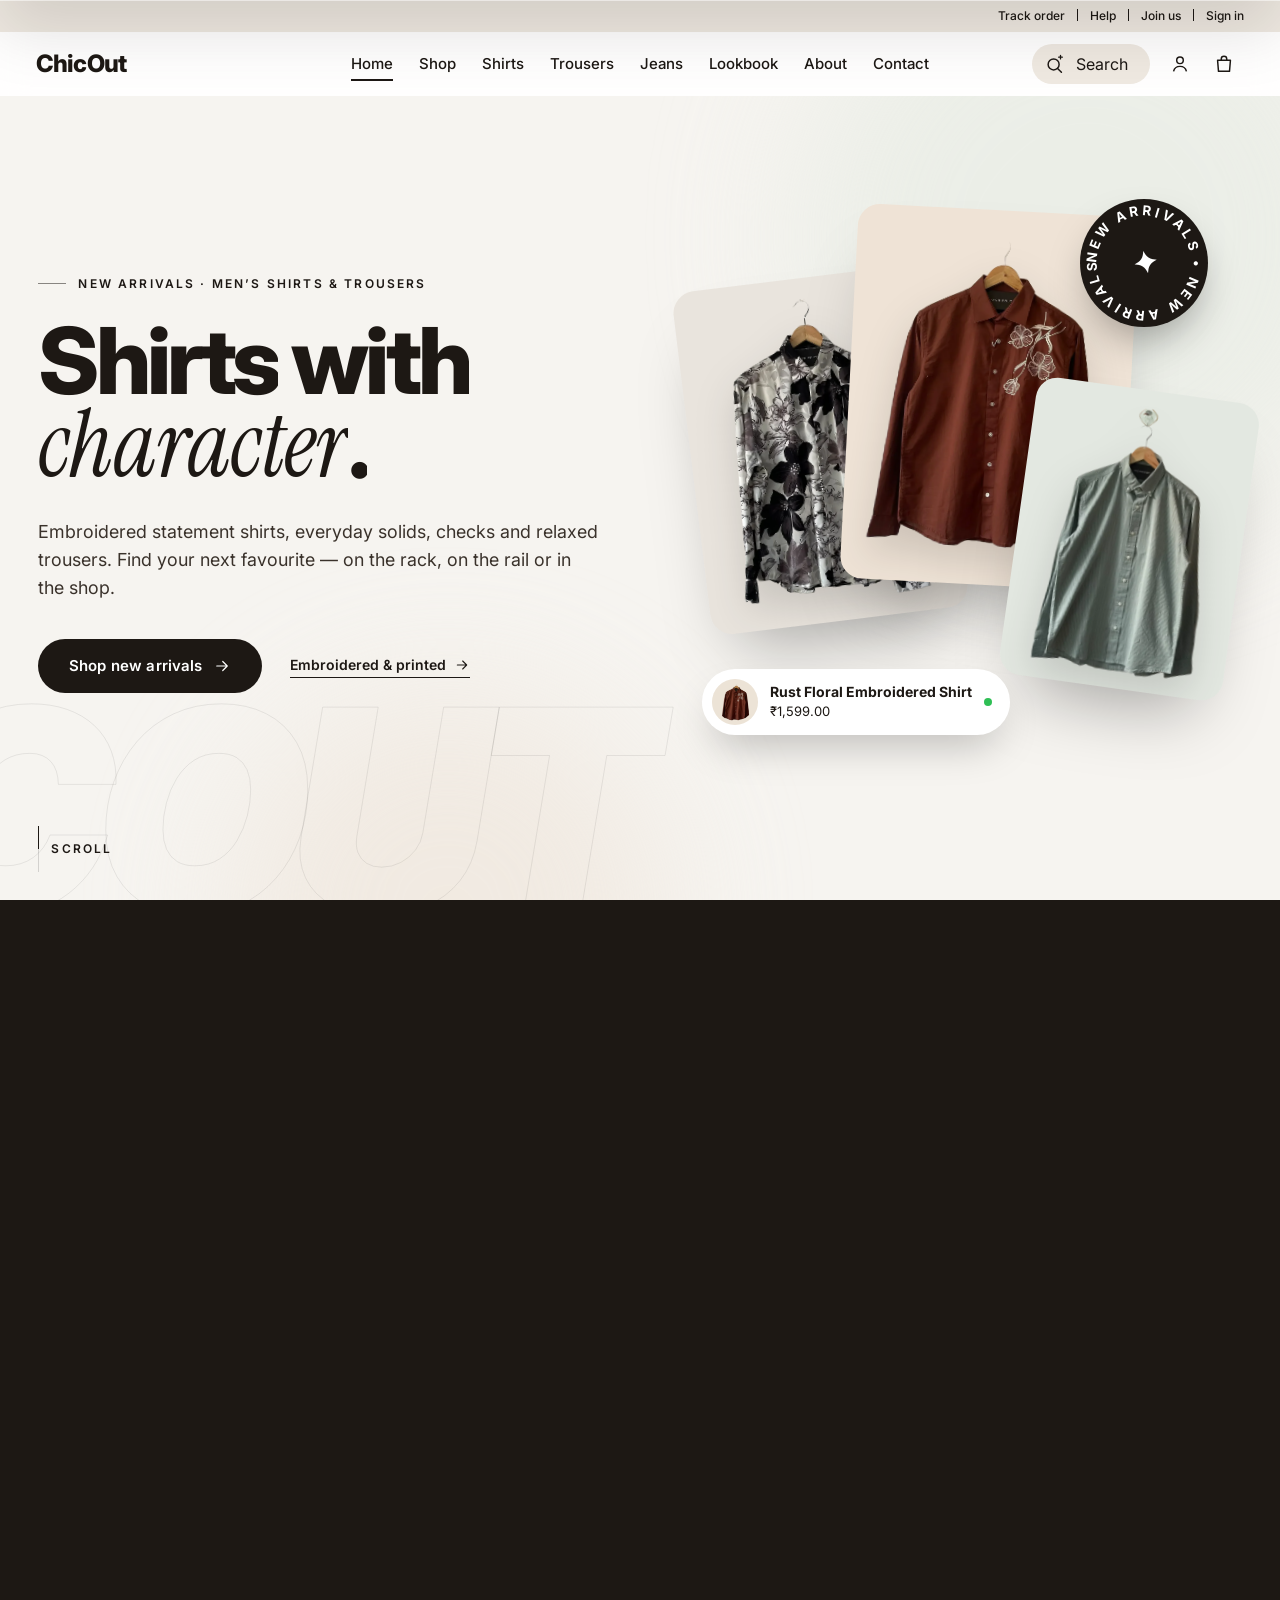
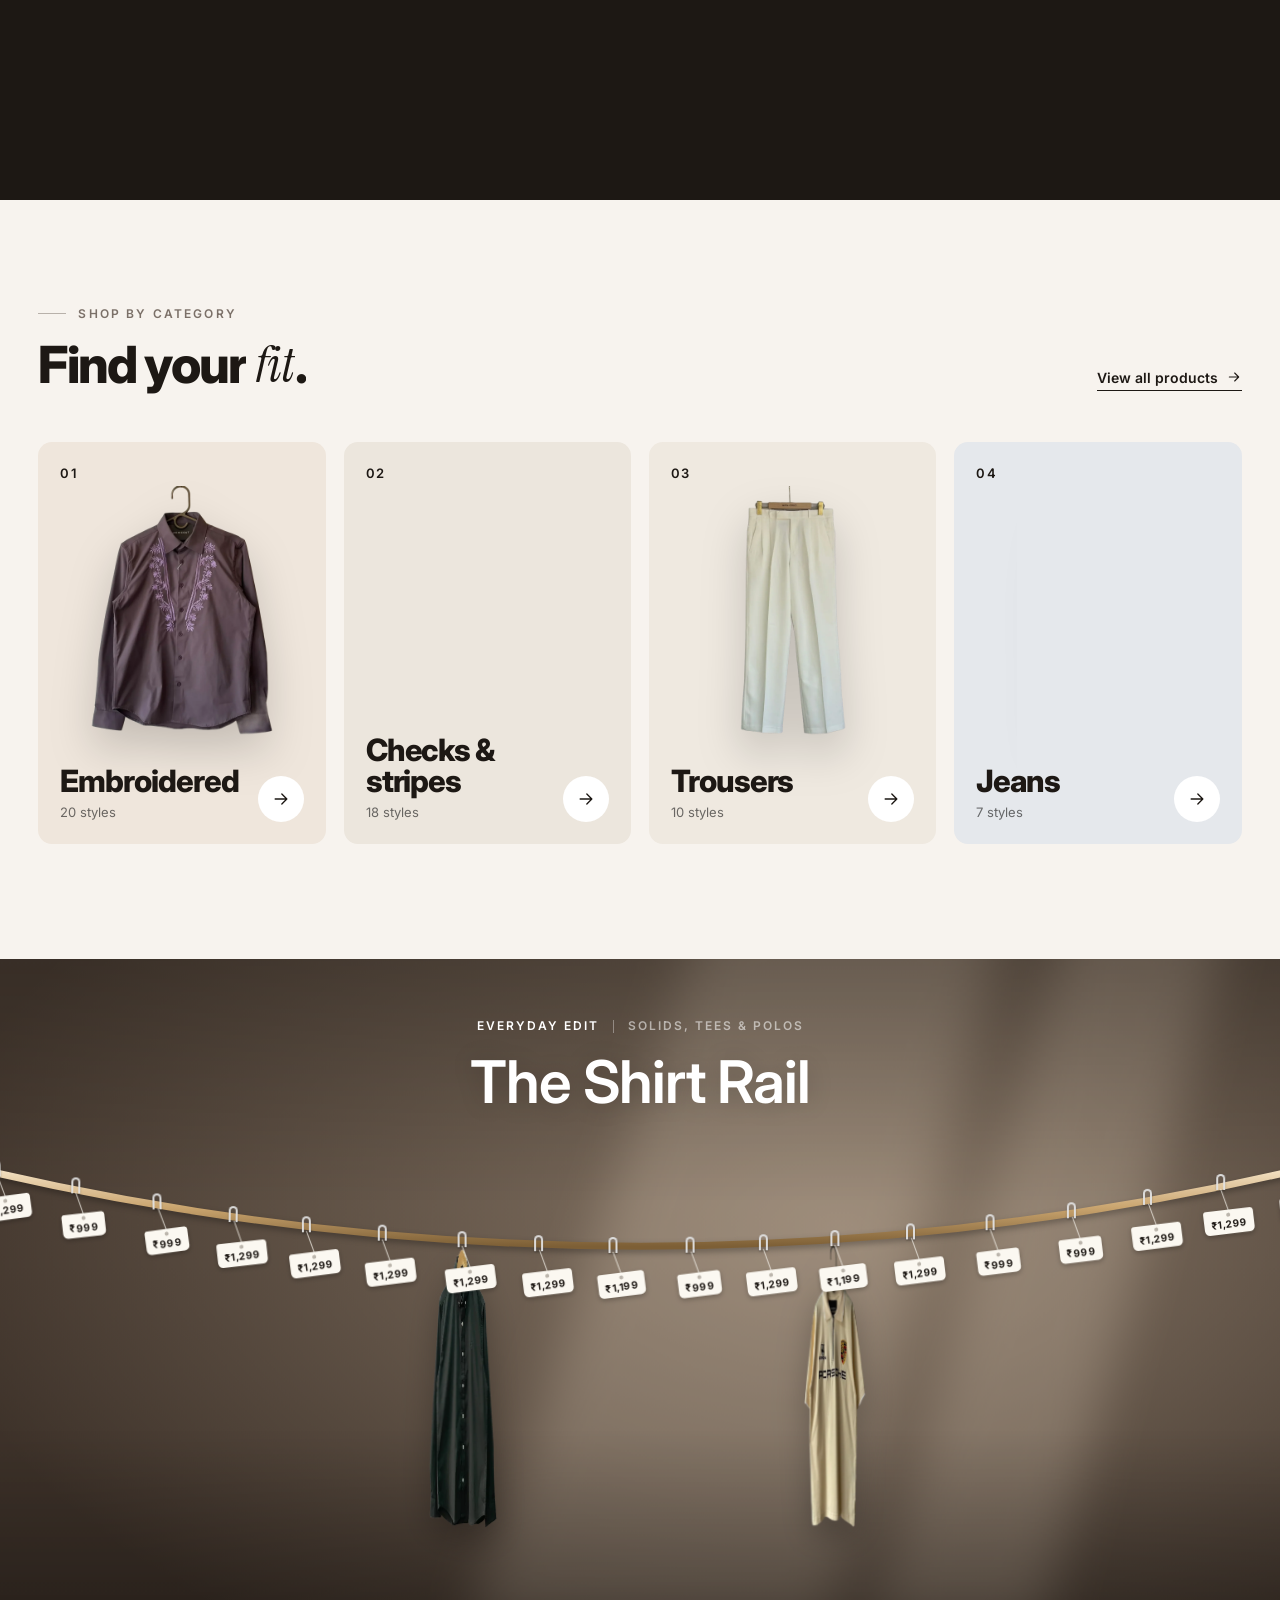
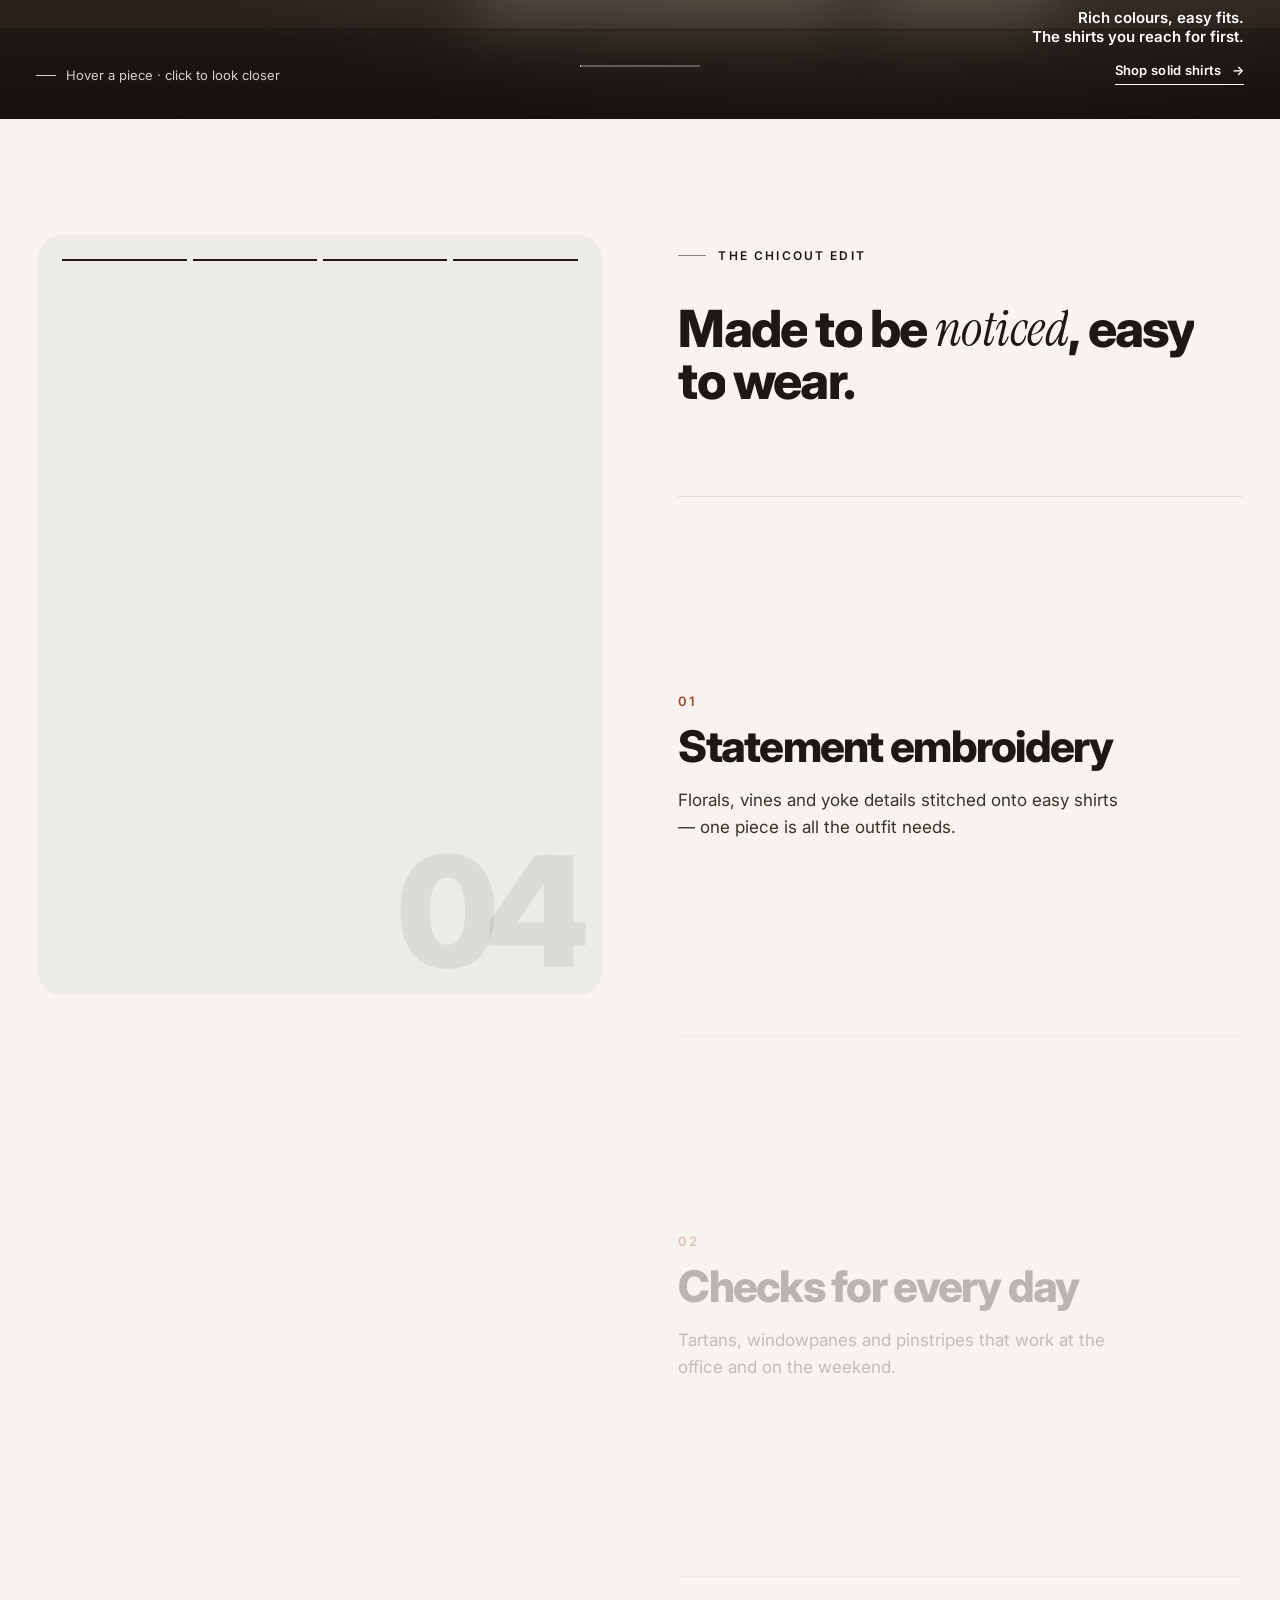
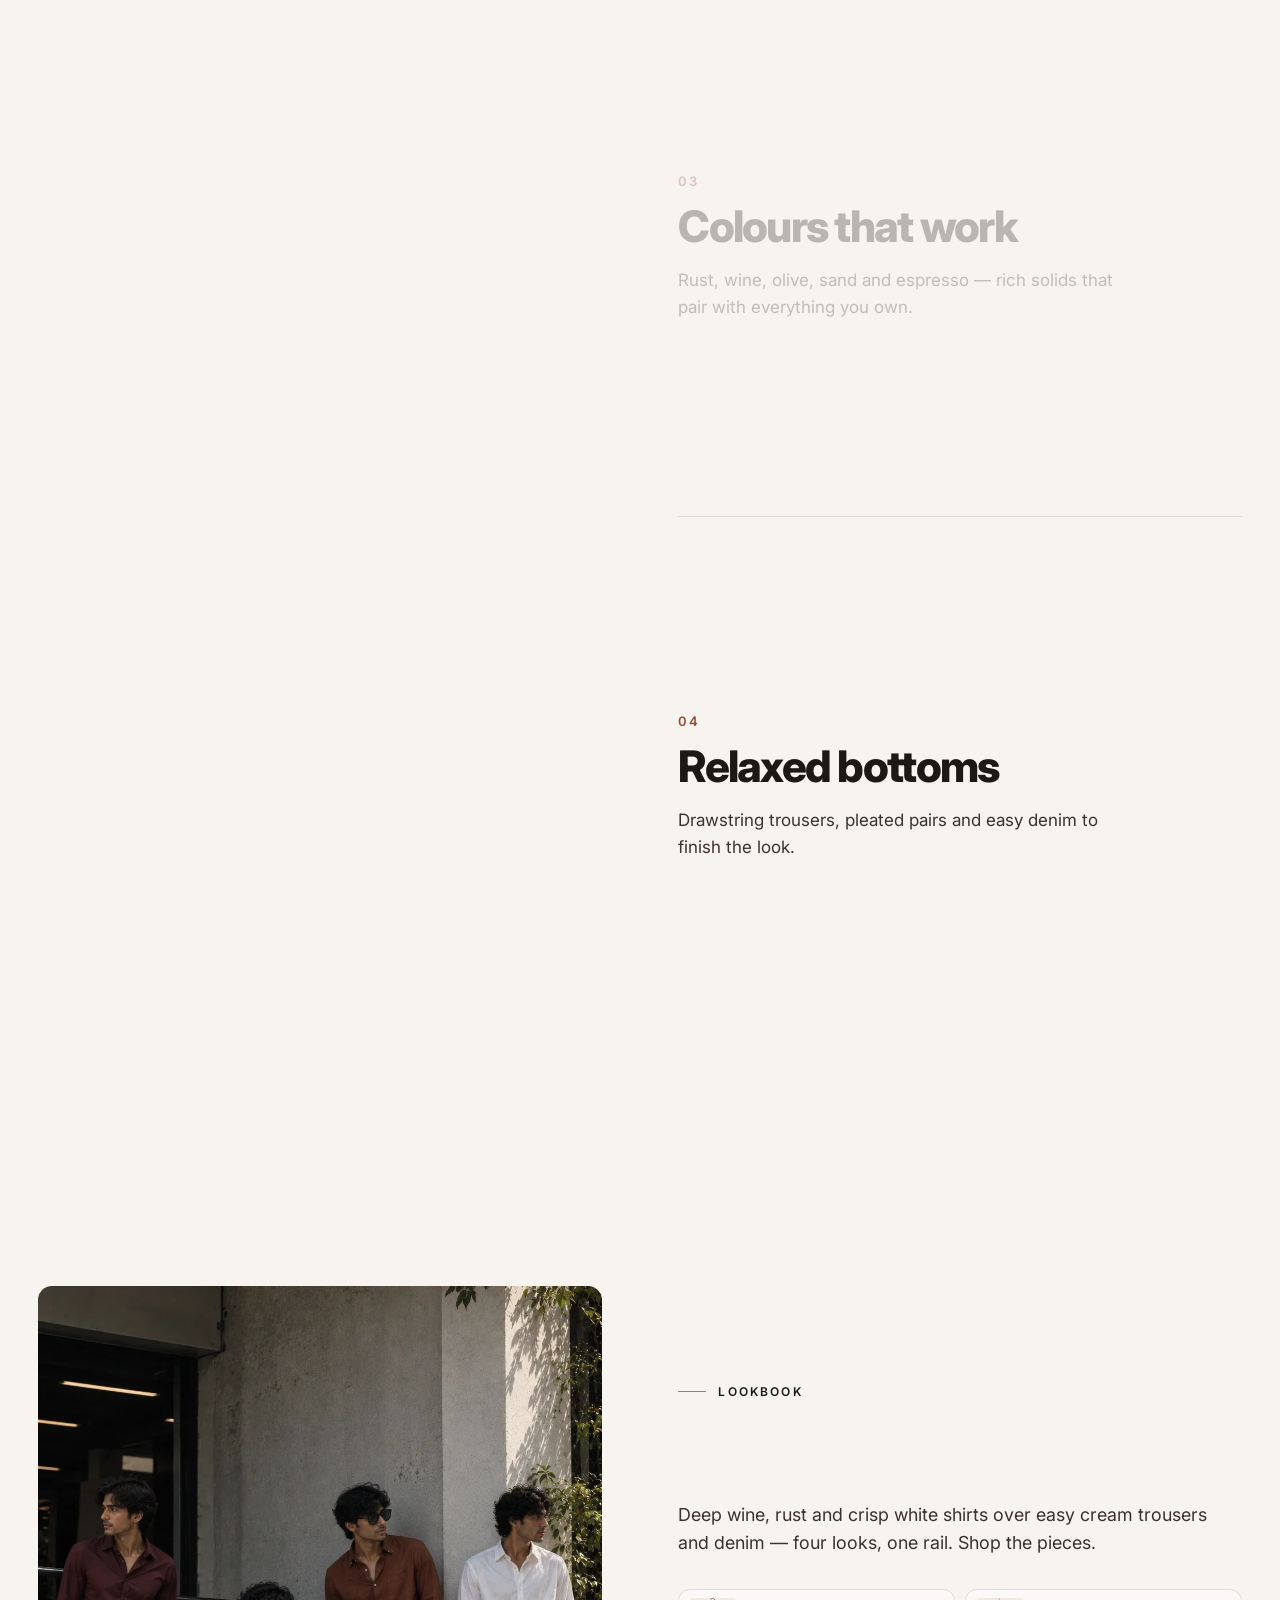
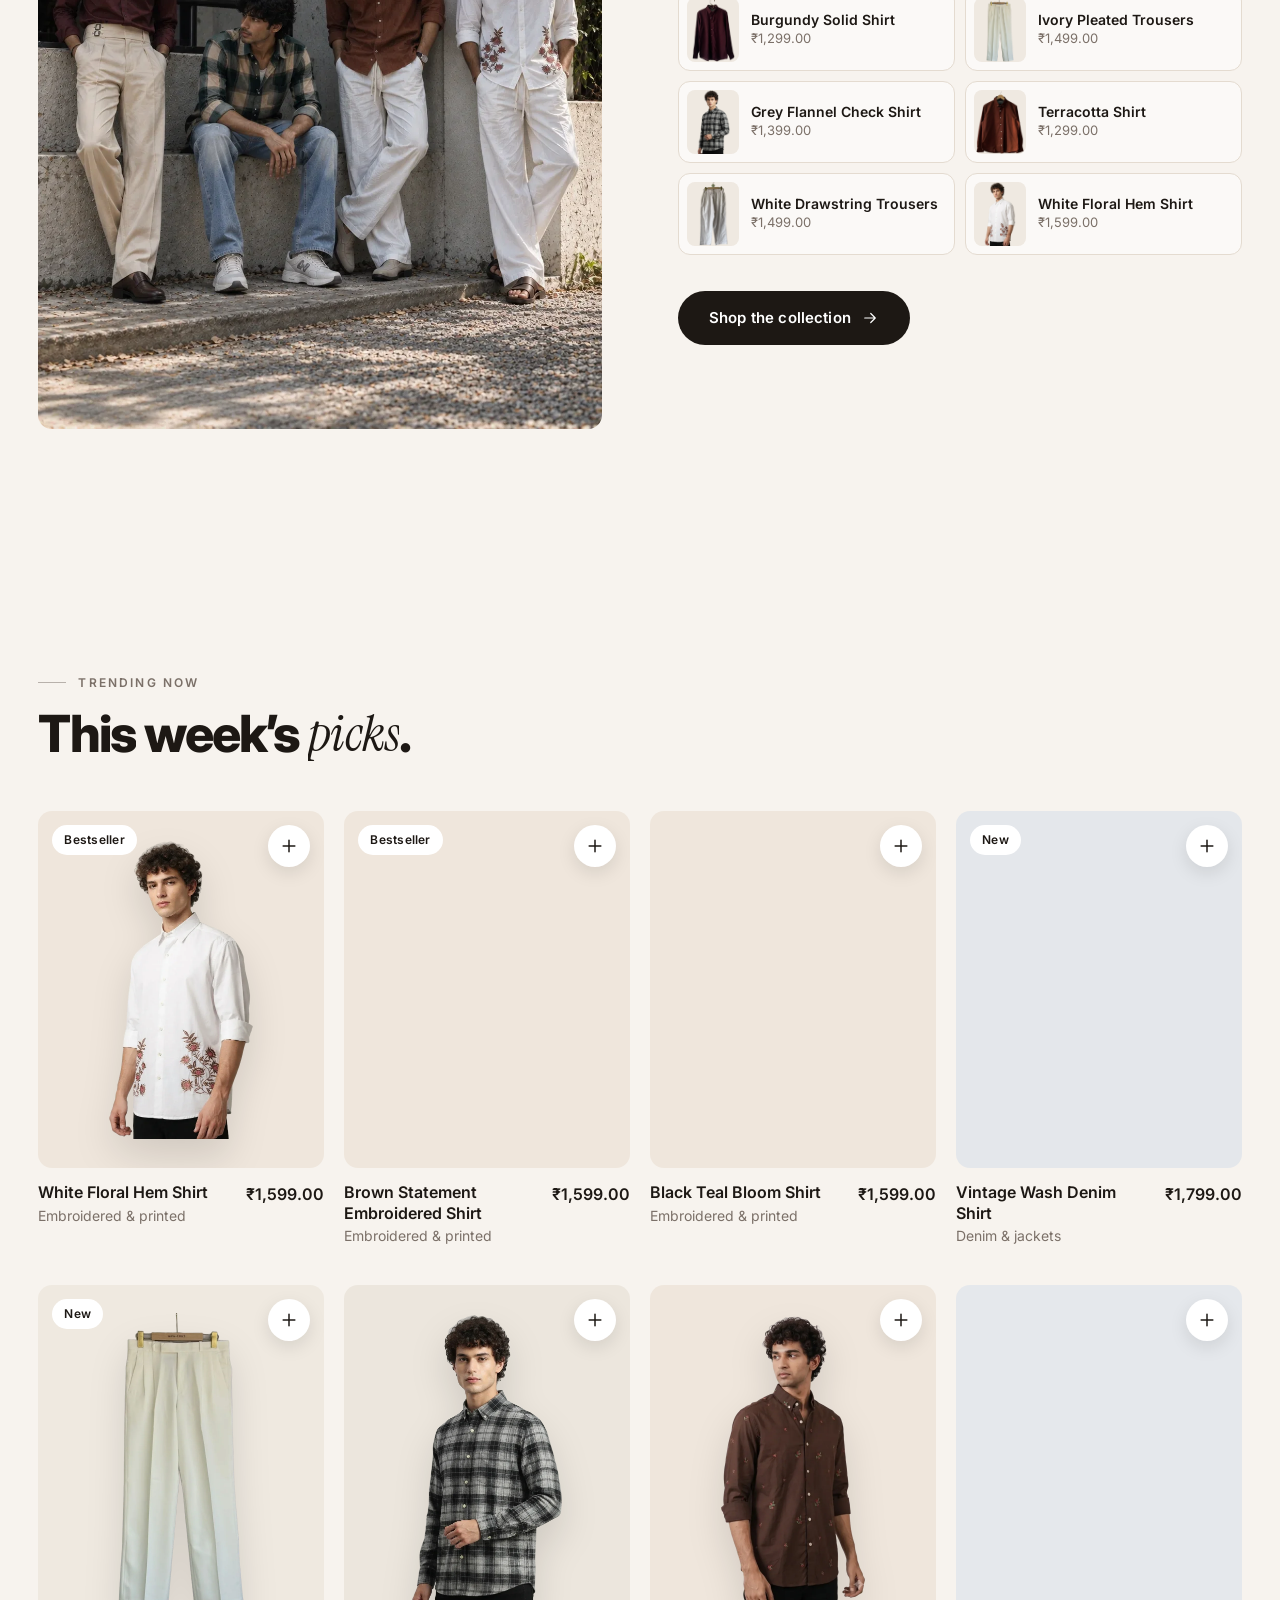
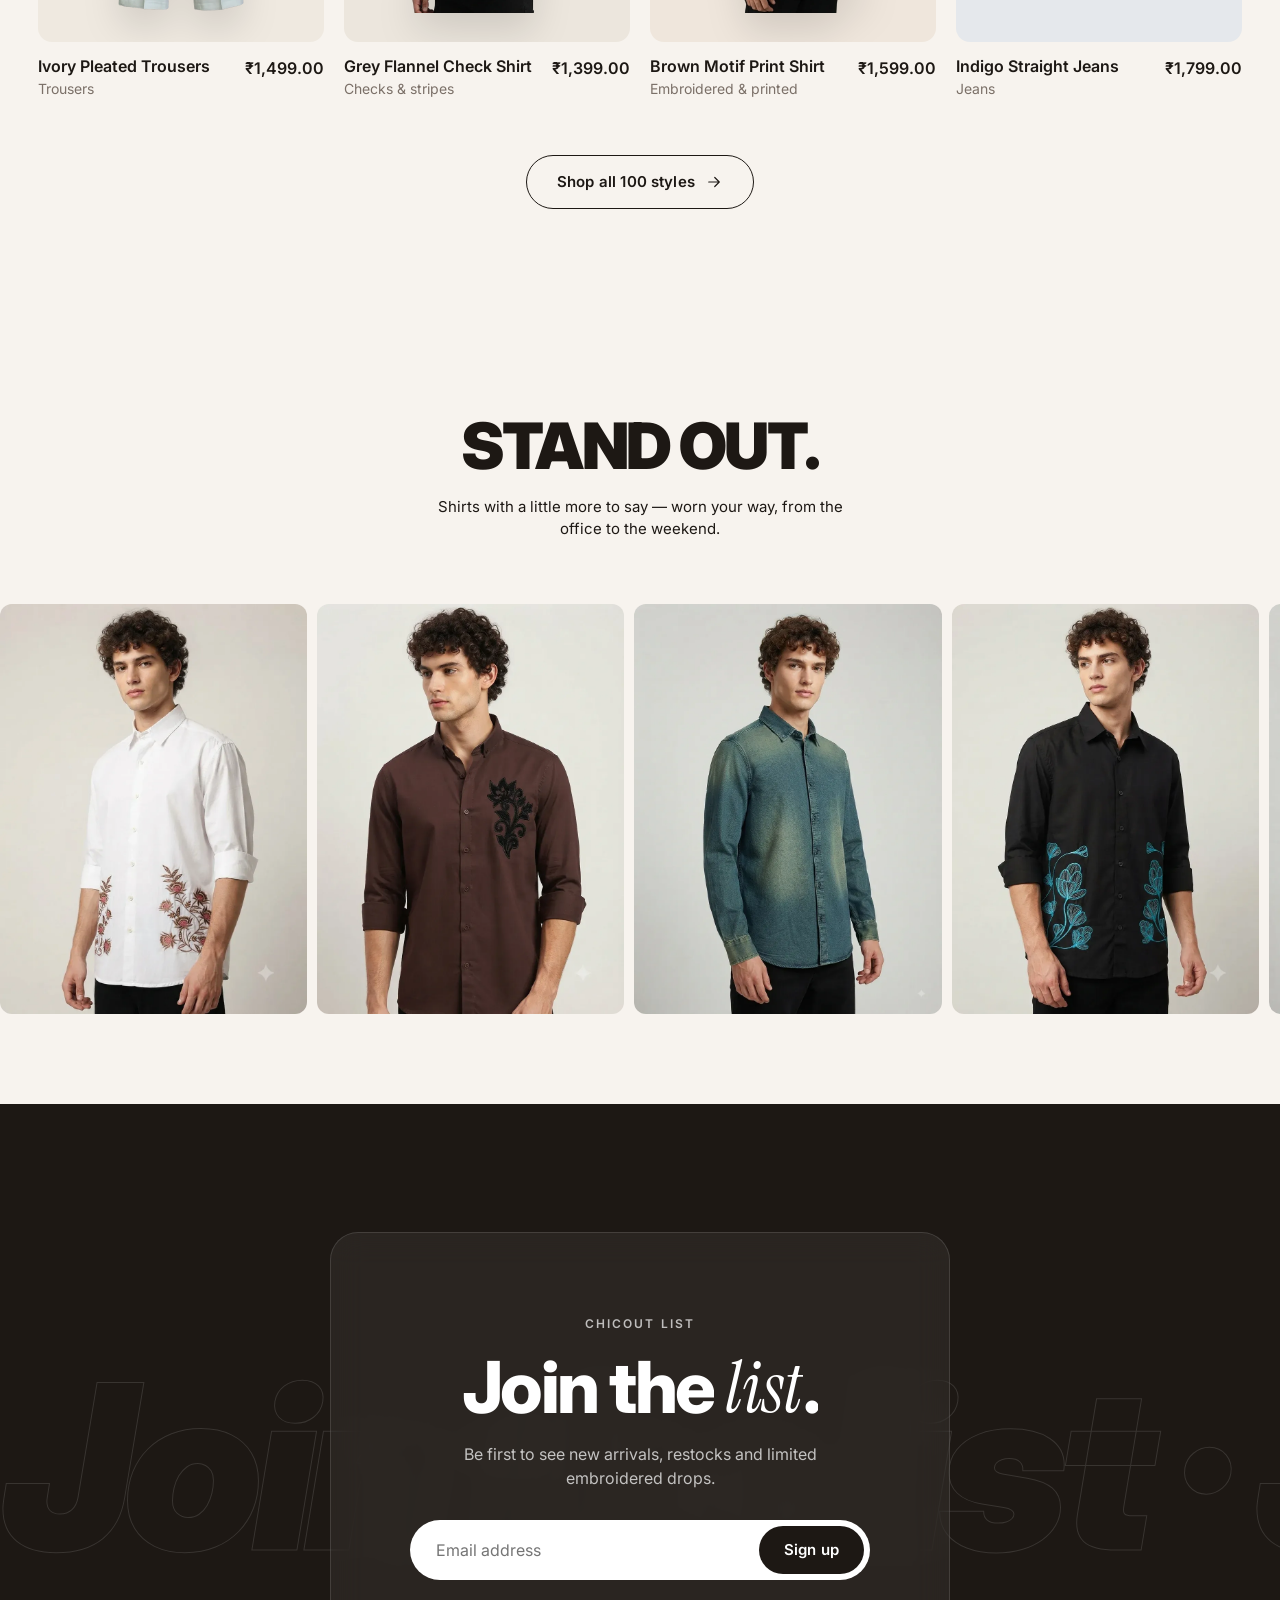
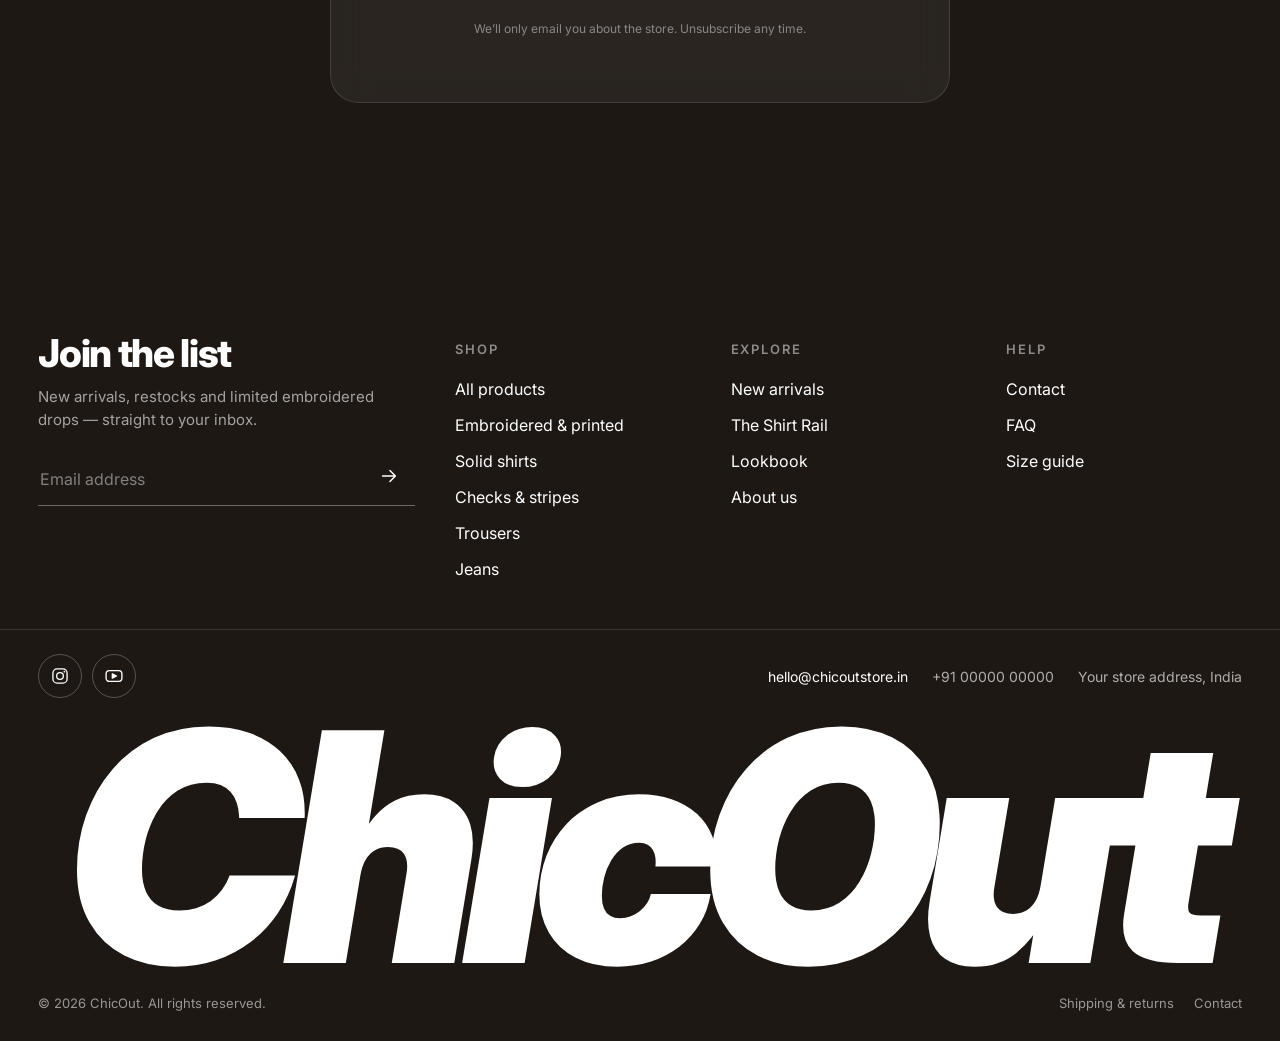
==== commit 0ba4c397: "Rebuild ChicOut as a menswear store with the real product photos The store's photos show it sells me" ====
--- a/html/index.html
+++ b/html/index.html
@@ -3,11 +3,11 @@
 <head>
   <meta charset="UTF-8">
   <meta name="viewport" content="width=device-width, initial-scale=1.0">
-  <title>ChicOut — Kids &amp; baby wear, new arrivals</title>
-  <meta name="description" content="ChicOut — comfy cotton sets, frocks, nightwear, gift sets and first shoes for babies and kids. Shop new arrivals online across India.">
+  <title>ChicOut — Men’s shirts, trousers &amp; denim</title>
+  <meta name="description" content="ChicOut — embroidered statement shirts, everyday solids, checks, relaxed trousers and denim for men. Shop new arrivals online across India.">
   <link rel="preconnect" href="https://fonts.googleapis.com">
   <link rel="preconnect" href="https://fonts.gstatic.com" crossorigin>
-  <link href="https://fonts.googleapis.com/css2?family=Fredoka:wght@400;500;600;700&family=Nunito:wght@400;500;600;700;800&family=Instrument+Serif:ital@0;1&display=swap" rel="stylesheet">
+  <link href="https://fonts.googleapis.com/css2?family=Inter:wght@400;500;600;700;800;900&family=Instrument+Serif:ital@0;1&display=swap" rel="stylesheet">
   <script>document.documentElement.classList.add('motion-ready');</script>
   <link rel="stylesheet" href="assets/base.css">
   <link rel="stylesheet" href="assets/site.css">
@@ -17,7 +17,6 @@
   <link rel="stylesheet" href="assets/product-grid.css">
   <link rel="stylesheet" href="assets/rack-showcase.css">
   <link rel="stylesheet" href="assets/hang-rail.css">
-  <link rel="stylesheet" href="assets/step-orbit.css">
   <link rel="stylesheet" href="assets/obsessed.css">
   <link rel="stylesheet" href="assets/quick-view.css">
 </head>
@@ -32,26 +31,26 @@
   <!-- ===================== HERO ===================== -->
   <section class="hero" data-hero aria-label="Introduction">
     <div class="hero-bg" aria-hidden="true"><span class="hero-blob b1"></span><span class="hero-blob b2"></span></div>
-    <div class="hero-word" aria-hidden="true">PLAY</div>
+    <div class="hero-word" aria-hidden="true">CHICOUT</div>
     <div class="hero-in">
       <div class="hero-copy">
-        <p class="eyebrow" data-reveal>New arrivals · Kids &amp; baby wear</p>
-        <h1 class="display hero-title" data-split>Little outfits, big <em>adventures</em>.</h1>
-        <p class="lead" data-reveal style="--rd:.45s">Soft cotton sets, twirly frocks, cosy nightwear and first shoes for babies and kids. Explore the new arrivals — on the rack, on the line and on the wheel.</p>
+        <p class="eyebrow" data-reveal>New arrivals · Men’s shirts &amp; trousers</p>
+        <h1 class="display hero-title" data-split>Shirts with <em>character</em>.</h1>
+        <p class="lead" data-reveal style="--rd:.45s">Embroidered statement shirts, everyday solids, checks and relaxed trousers. Find your next favourite — on the rack, on the rail or in the shop.</p>
         <div class="hero-ctas" data-reveal style="--rd:.6s">
           <a class="btn btn-dark" href="shop.html" data-magnetic>Shop new arrivals <svg viewBox="0 0 24 24" fill="none" stroke="currentColor" stroke-width="1.6" stroke-linecap="round" stroke-linejoin="round"><path d="M5 12h14M13 6l6 6-6 6"/></svg></a>
-          <a class="link-arrow" href="index.html#step-orbit">Explore Tiny Steps <svg viewBox="0 0 24 24" fill="none" stroke="currentColor" stroke-width="1.6" stroke-linecap="round" stroke-linejoin="round"><path d="M5 12h14M13 6l6 6-6 6"/></svg></a>
+          <a class="link-arrow" href="shop.html?c=designer">Embroidered &amp; printed <svg viewBox="0 0 24 24" fill="none" stroke="currentColor" stroke-width="1.6" stroke-linecap="round" stroke-linejoin="round"><path d="M5 12h14M13 6l6 6-6 6"/></svg></a>
         </div>
       </div>
       <div class="hero-art" aria-hidden="true">
-        <div class="hero-layer" data-depth="0.5"><figure class="hero-card c1" style="--tone:#fde6ee"><img src="assets/img/products/smocked-cotton-frock-front.svg" alt="" decoding="async"></figure></div>
-        <div class="hero-layer" data-depth="1"><figure class="hero-card c2" style="--tone:#fff1d6"><img src="assets/img/products/truck-tee-shorts-set-front.svg" alt="" decoding="async" fetchpriority="high"></figure></div>
-        <div class="hero-layer" data-depth="0.3"><figure class="hero-card c3" style="--tone:#e6eefb"><img src="assets/img/products/star-footed-night-suit-front.svg" alt="" decoding="async"></figure></div>
+        <div class="hero-layer" data-depth="0.5"><figure class="hero-card c1" style="--tone:#e9e4dd"><img src="assets/img/cutouts/monochrome-floral-print-shirt.webp" alt="" decoding="async"></figure></div>
+        <div class="hero-layer" data-depth="1"><figure class="hero-card c2" style="--tone:#efe3d6"><img src="assets/img/cutouts/rust-floral-embroidered-shirt.webp" alt="" decoding="async" fetchpriority="high"></figure></div>
+        <div class="hero-layer" data-depth="0.3"><figure class="hero-card c3" style="--tone:#e3e8e1"><img src="assets/img/cutouts/sage-green-oxford-shirt.webp" alt="" decoding="async"></figure></div>
         <div class="hero-layer" data-depth="1.4">
-          <div class="hero-badge"><svg viewBox="0 0 100 100"><defs><path id="hero-circle" d="M50 50 m-37 0 a37 37 0 1 1 74 0 a37 37 0 1 1 -74 0"/></defs><text><textPath href="#hero-circle">New arrivals • New arrivals • New arrivals •</textPath></text></svg><b>♥</b></div>
+          <div class="hero-badge"><svg viewBox="0 0 100 100"><defs><path id="hero-circle" d="M50 50 m-37 0 a37 37 0 1 1 74 0 a37 37 0 1 1 -74 0"/></defs><text><textPath href="#hero-circle">New arrivals • New arrivals •</textPath></text></svg><b>✦</b></div>
         </div>
         <div class="hero-layer" data-depth="1.2" style="pointer-events:none">
-          <a class="hero-chip" href="product.html?id=truck-tee-shorts-set" style="pointer-events:auto" tabindex="-1"><img src="assets/img/products/truck-tee-shorts-set-front.svg" alt=""><span><strong>Truck Tee &amp; Shorts Set</strong>₹599.00</span><span class="dot"></span></a>
+          <a class="hero-chip" href="product.html?id=rust-floral-embroidered-shirt" style="pointer-events:auto" tabindex="-1"><img src="assets/img/cutouts/rust-floral-embroidered-shirt.webp" alt=""><span><strong>Rust Floral Embroidered Shirt</strong>₹1,599.00</span><span class="dot"></span></a>
         </div>
       </div>
     </div>
@@ -75,18 +74,18 @@
     data-lift="true"
     data-qa-redirect="false"
     style="
-      --sagar-bg: #fffaf5;
-      --sagar-txt: #2a2238;
-      --sagar-acc: #2a2238;
-      --sagar-focus-bg: rgba(255, 250, 245, 0.97);
+      --sagar-bg: #f7f3ee;
+      --sagar-txt: #1d1814;
+      --sagar-acc: #1d1814;
+      --sagar-focus-bg: rgba(247, 243, 238, 0.97);
       --sagar-hspd: 850ms;
       --sagar-hgap: 18px;
       --sagar-gap: 10px;
-      --sagar-h-desk: 420px;
-      --sagar-h-mob: 265px;
-      --sagar-h-slide: 280px;
-      --sagar-h-focus: 966px;
-      --sagar-h-focus-m: 672px;
+      --sagar-h-desk: 440px;
+      --sagar-h-mob: 275px;
+      --sagar-h-slide: 290px;
+      --sagar-h-focus: 900px;
+      --sagar-h-focus-m: 640px;
       --sagar-pt: 76px;
       --sagar-pb: 120px;
     "
@@ -97,7 +96,7 @@
       <div class="sagar-railcap sagar-font-heading">
         <span>NEW ARRIVALS</span>
         <span class="sagar-railcap-sep" aria-hidden="true"></span>
-        <span class="sagar-railcap-dim">KIDS &amp; BABY</span>
+        <span class="sagar-railcap-dim">EMBROIDERED &amp; PRINTED</span>
       </div>
 
       <div class="sagar-stage">
@@ -111,310 +110,310 @@
           data-sagar-item
           role="button"
           tabindex="0"
-          aria-label="Truck Print Tee & Shorts Set"
-          data-block-id="truck-tee-shorts-set"
-          data-name="Truck Print Tee & Shorts Set"
-          data-price="₹599.00"
+          aria-label="Plum Embroidered Vine Shirt"
+          data-block-id="plum-embroidered-vine-shirt"
+          data-name="Plum Embroidered Vine Shirt"
+          data-price="₹1,599.00"
           data-btn-label="View product"
-          data-btn-url="product.html?id=truck-tee-shorts-set"
+          data-btn-url="product.html?id=plum-embroidered-vine-shirt"
           data-btn-target="_self"
         >
           <div class="sagar-garment">
             <div class="sagar-view" data-sagar-pos="0">
-              <img src="assets/img/products/truck-tee-shorts-set-side.svg" width="220" height="800" alt="Truck Print Tee & Shorts Set - side" loading="eager" decoding="async">
+              <img src="assets/img/cutouts/plum-embroidered-vine-shirt-side.webp" width="251" height="1151" alt="Plum Embroidered Vine Shirt - side" loading="eager" decoding="async">
             </div>
             <div class="sagar-view" data-sagar-pos="1">
-              <img src="assets/img/products/truck-tee-shorts-set-front.svg" data-hi="assets/img/products/truck-tee-shorts-set-front.svg" width="600" height="800" alt="Truck Print Tee & Shorts Set - front" loading="eager" decoding="async">
+              <img src="assets/img/cutouts/plum-embroidered-vine-shirt.webp" data-hi="assets/img/cutouts/plum-embroidered-vine-shirt.webp" width="838" height="1151" alt="Plum Embroidered Vine Shirt - front" loading="eager" decoding="async">
             </div>
             <div class="sagar-view" data-sagar-pos="-1">
-              <img data-hi="assets/img/products/truck-tee-shorts-set-back.svg" width="600" height="800" alt="Truck Print Tee & Shorts Set - back" decoding="async">
+              <img data-hi="assets/img/products/plum-embroidered-vine-shirt.webp" width="838" height="1151" alt="Plum Embroidered Vine Shirt - photo" decoding="async">
             </div>
           </div>
           <div class="sagar-tag sagar-tag-single" aria-hidden="true">
             <div class="sagar-tag-inner">
-              <span class="sagar-tag-face sagar-tag-front">₹599</span>
-            </div>
-          </div>
-          <script type="application/json" data-sagar-json>{"options": [{"name": "Size", "label": "Age", "values": ["1-2Y", "2-3Y", "3-4Y", "4-5Y"]}], "variants": [{"id": "truck-tee-shorts-set-1-2y", "av": true, "price": "₹599.00", "opts": ["1-2Y"]}, {"id": "truck-tee-shorts-set-2-3y", "av": true, "price": "₹599.00", "opts": ["2-3Y"]}, {"id": "truck-tee-shorts-set-3-4y", "av": true, "price": "₹599.00", "opts": ["3-4Y"]}, {"id": "truck-tee-shorts-set-4-5y", "av": false, "price": "₹599.00", "opts": ["4-5Y"]}]}</script>
+              <span class="sagar-tag-face sagar-tag-front">₹1,599</span>
+            </div>
+          </div>
+          <script type="application/json" data-sagar-json>{"options": [{"name": "Size", "label": "Size", "values": ["S", "M", "L", "XL", "XXL"]}], "variants": [{"id": "plum-embroidered-vine-shirt-s", "av": true, "price": "₹1,599.00", "opts": ["S"]}, {"id": "plum-embroidered-vine-shirt-m", "av": true, "price": "₹1,599.00", "opts": ["M"]}, {"id": "plum-embroidered-vine-shirt-l", "av": true, "price": "₹1,599.00", "opts": ["L"]}, {"id": "plum-embroidered-vine-shirt-xl", "av": true, "price": "₹1,599.00", "opts": ["XL"]}, {"id": "plum-embroidered-vine-shirt-xxl", "av": true, "price": "₹1,599.00", "opts": ["XXL"]}]}</script>
         </div>
         <div
           class="sagar-item"
           data-sagar-item
           role="button"
           tabindex="0"
-          aria-label="Smocked Cotton Frock"
-          data-block-id="smocked-cotton-frock"
-          data-name="Smocked Cotton Frock"
-          data-price="₹799.00"
+          aria-label="Rust Floral Embroidered Shirt"
+          data-block-id="rust-floral-embroidered-shirt"
+          data-name="Rust Floral Embroidered Shirt"
+          data-price="₹1,599.00"
           data-btn-label="View product"
-          data-btn-url="product.html?id=smocked-cotton-frock"
+          data-btn-url="product.html?id=rust-floral-embroidered-shirt"
           data-btn-target="_self"
         >
           <div class="sagar-garment">
             <div class="sagar-view" data-sagar-pos="0">
-              <img src="assets/img/products/smocked-cotton-frock-side.svg" width="220" height="800" alt="Smocked Cotton Frock - side" loading="eager" decoding="async">
+              <img src="assets/img/cutouts/rust-floral-embroidered-shirt-side.webp" width="270" height="1193" alt="Rust Floral Embroidered Shirt - side" loading="eager" decoding="async">
             </div>
             <div class="sagar-view" data-sagar-pos="1">
-              <img src="assets/img/products/smocked-cotton-frock-front.svg" data-hi="assets/img/products/smocked-cotton-frock-front.svg" width="600" height="800" alt="Smocked Cotton Frock - front" loading="eager" decoding="async">
+              <img src="assets/img/cutouts/rust-floral-embroidered-shirt.webp" data-hi="assets/img/cutouts/rust-floral-embroidered-shirt.webp" width="900" height="1193" alt="Rust Floral Embroidered Shirt - front" loading="eager" decoding="async">
             </div>
             <div class="sagar-view" data-sagar-pos="-1">
-              <img data-hi="assets/img/products/smocked-cotton-frock-back.svg" width="600" height="800" alt="Smocked Cotton Frock - back" decoding="async">
+              <img data-hi="assets/img/products/rust-floral-embroidered-shirt.webp" width="900" height="1193" alt="Rust Floral Embroidered Shirt - photo" decoding="async">
             </div>
           </div>
           <div class="sagar-tag sagar-tag-single" aria-hidden="true">
             <div class="sagar-tag-inner">
-              <span class="sagar-tag-face sagar-tag-front">₹799</span>
-            </div>
-          </div>
-          <script type="application/json" data-sagar-json>{"options": [{"name": "Size", "label": "Age", "values": ["1-2Y", "2-3Y", "3-4Y", "4-5Y"]}], "variants": [{"id": "smocked-cotton-frock-1-2y", "av": true, "price": "₹799.00", "opts": ["1-2Y"]}, {"id": "smocked-cotton-frock-2-3y", "av": true, "price": "₹799.00", "opts": ["2-3Y"]}, {"id": "smocked-cotton-frock-3-4y", "av": true, "price": "₹799.00", "opts": ["3-4Y"]}, {"id": "smocked-cotton-frock-4-5y", "av": true, "price": "₹799.00", "opts": ["4-5Y"]}]}</script>
+              <span class="sagar-tag-face sagar-tag-front">₹1,599</span>
+            </div>
+          </div>
+          <script type="application/json" data-sagar-json>{"options": [{"name": "Size", "label": "Size", "values": ["S", "M", "L", "XL", "XXL"]}], "variants": [{"id": "rust-floral-embroidered-shirt-s", "av": true, "price": "₹1,599.00", "opts": ["S"]}, {"id": "rust-floral-embroidered-shirt-m", "av": true, "price": "₹1,599.00", "opts": ["M"]}, {"id": "rust-floral-embroidered-shirt-l", "av": true, "price": "₹1,599.00", "opts": ["L"]}, {"id": "rust-floral-embroidered-shirt-xl", "av": true, "price": "₹1,599.00", "opts": ["XL"]}, {"id": "rust-floral-embroidered-shirt-xxl", "av": true, "price": "₹1,599.00", "opts": ["XXL"]}]}</script>
         </div>
         <div
           class="sagar-item"
           data-sagar-item
           role="button"
           tabindex="0"
-          aria-label="Christmas Romper with Hat"
-          data-block-id="christmas-romper-hat"
-          data-name="Christmas Romper with Hat"
-          data-price="₹749.00"
+          aria-label="Mint Floral Embroidered Shirt"
+          data-block-id="mint-floral-embroidered-shirt"
+          data-name="Mint Floral Embroidered Shirt"
+          data-price="₹1,599.00"
           data-btn-label="View product"
-          data-btn-url="product.html?id=christmas-romper-hat"
+          data-btn-url="product.html?id=mint-floral-embroidered-shirt"
           data-btn-target="_self"
         >
           <div class="sagar-garment">
             <div class="sagar-view" data-sagar-pos="0">
-              <img src="assets/img/products/christmas-romper-hat-side.svg" width="220" height="800" alt="Christmas Romper with Hat - side" loading="eager" decoding="async">
+              <img src="assets/img/cutouts/mint-floral-embroidered-shirt-side.webp" width="255" height="1197" alt="Mint Floral Embroidered Shirt - side" loading="eager" decoding="async">
             </div>
             <div class="sagar-view" data-sagar-pos="1">
-              <img src="assets/img/products/christmas-romper-hat-front.svg" data-hi="assets/img/products/christmas-romper-hat-front.svg" width="600" height="800" alt="Christmas Romper with Hat - front" loading="eager" decoding="async">
+              <img src="assets/img/cutouts/mint-floral-embroidered-shirt.webp" data-hi="assets/img/cutouts/mint-floral-embroidered-shirt.webp" width="853" height="1197" alt="Mint Floral Embroidered Shirt - front" loading="eager" decoding="async">
             </div>
             <div class="sagar-view" data-sagar-pos="-1">
-              <img data-hi="assets/img/products/christmas-romper-hat-back.svg" width="600" height="800" alt="Christmas Romper with Hat - back" decoding="async">
+              <img data-hi="assets/img/products/mint-floral-embroidered-shirt.webp" width="853" height="1197" alt="Mint Floral Embroidered Shirt - photo" decoding="async">
             </div>
           </div>
           <div class="sagar-tag sagar-tag-single" aria-hidden="true">
             <div class="sagar-tag-inner">
-              <span class="sagar-tag-face sagar-tag-front">₹749</span>
-            </div>
-          </div>
-          <script type="application/json" data-sagar-json>{"options": [{"name": "Size", "label": "Age", "values": ["0-3M", "3-6M", "6-12M", "12-18M"]}], "variants": [{"id": "christmas-romper-hat-0-3m", "av": true, "price": "₹749.00", "opts": ["0-3M"]}, {"id": "christmas-romper-hat-3-6m", "av": true, "price": "₹749.00", "opts": ["3-6M"]}, {"id": "christmas-romper-hat-6-12m", "av": true, "price": "₹749.00", "opts": ["6-12M"]}, {"id": "christmas-romper-hat-12-18m", "av": true, "price": "₹749.00", "opts": ["12-18M"]}]}</script>
+              <span class="sagar-tag-face sagar-tag-front">₹1,599</span>
+            </div>
+          </div>
+          <script type="application/json" data-sagar-json>{"options": [{"name": "Size", "label": "Size", "values": ["S", "M", "L", "XL", "XXL"]}], "variants": [{"id": "mint-floral-embroidered-shirt-s", "av": true, "price": "₹1,599.00", "opts": ["S"]}, {"id": "mint-floral-embroidered-shirt-m", "av": true, "price": "₹1,599.00", "opts": ["M"]}, {"id": "mint-floral-embroidered-shirt-l", "av": true, "price": "₹1,599.00", "opts": ["L"]}, {"id": "mint-floral-embroidered-shirt-xl", "av": true, "price": "₹1,599.00", "opts": ["XL"]}, {"id": "mint-floral-embroidered-shirt-xxl", "av": true, "price": "₹1,599.00", "opts": ["XXL"]}]}</script>
         </div>
         <div
           class="sagar-item"
           data-sagar-item
           role="button"
           tabindex="0"
-          aria-label="Denim Dungaree & Tee Set"
-          data-block-id="denim-dungaree-tee-set"
-          data-name="Denim Dungaree & Tee Set"
-          data-price="₹999.00"
+          aria-label="Red Tartan Check Shirt"
+          data-block-id="red-tartan-check-shirt"
+          data-name="Red Tartan Check Shirt"
+          data-price="₹1,399.00"
           data-btn-label="View product"
-          data-btn-url="product.html?id=denim-dungaree-tee-set"
+          data-btn-url="product.html?id=red-tartan-check-shirt"
           data-btn-target="_self"
         >
           <div class="sagar-garment">
             <div class="sagar-view" data-sagar-pos="0">
-              <img src="assets/img/products/denim-dungaree-tee-set-side.svg" width="220" height="800" alt="Denim Dungaree & Tee Set - side" loading="eager" decoding="async">
+              <img src="assets/img/cutouts/red-tartan-check-shirt-side.webp" width="270" height="1194" alt="Red Tartan Check Shirt - side" loading="eager" decoding="async">
             </div>
             <div class="sagar-view" data-sagar-pos="1">
-              <img src="assets/img/products/denim-dungaree-tee-set-front.svg" data-hi="assets/img/products/denim-dungaree-tee-set-front.svg" width="600" height="800" alt="Denim Dungaree & Tee Set - front" loading="eager" decoding="async">
+              <img src="assets/img/cutouts/red-tartan-check-shirt.webp" data-hi="assets/img/cutouts/red-tartan-check-shirt.webp" width="900" height="1194" alt="Red Tartan Check Shirt - front" loading="eager" decoding="async">
             </div>
             <div class="sagar-view" data-sagar-pos="-1">
-              <img data-hi="assets/img/products/denim-dungaree-tee-set-back.svg" width="600" height="800" alt="Denim Dungaree & Tee Set - back" decoding="async">
+              <img data-hi="assets/img/products/red-tartan-check-shirt.webp" width="900" height="1194" alt="Red Tartan Check Shirt - photo" decoding="async">
             </div>
           </div>
           <div class="sagar-tag sagar-tag-single" aria-hidden="true">
             <div class="sagar-tag-inner">
-              <span class="sagar-tag-face sagar-tag-front">₹999</span>
-            </div>
-          </div>
-          <script type="application/json" data-sagar-json>{"options": [{"name": "Size", "label": "Age", "values": ["1-2Y", "2-3Y", "3-4Y", "4-5Y"]}], "variants": [{"id": "denim-dungaree-tee-set-1-2y", "av": true, "price": "₹999.00", "opts": ["1-2Y"]}, {"id": "denim-dungaree-tee-set-2-3y", "av": true, "price": "₹999.00", "opts": ["2-3Y"]}, {"id": "denim-dungaree-tee-set-3-4y", "av": true, "price": "₹999.00", "opts": ["3-4Y"]}, {"id": "denim-dungaree-tee-set-4-5y", "av": true, "price": "₹999.00", "opts": ["4-5Y"]}]}</script>
+              <span class="sagar-tag-face sagar-tag-front">₹1,399</span>
+            </div>
+          </div>
+          <script type="application/json" data-sagar-json>{"options": [{"name": "Size", "label": "Size", "values": ["S", "M", "L", "XL", "XXL"]}], "variants": [{"id": "red-tartan-check-shirt-s", "av": true, "price": "₹1,399.00", "opts": ["S"]}, {"id": "red-tartan-check-shirt-m", "av": true, "price": "₹1,399.00", "opts": ["M"]}, {"id": "red-tartan-check-shirt-l", "av": true, "price": "₹1,399.00", "opts": ["L"]}, {"id": "red-tartan-check-shirt-xl", "av": true, "price": "₹1,399.00", "opts": ["XL"]}, {"id": "red-tartan-check-shirt-xxl", "av": true, "price": "₹1,399.00", "opts": ["XXL"]}]}</script>
         </div>
         <div
           class="sagar-item"
           data-sagar-item
           role="button"
           tabindex="0"
-          aria-label="Floral Kurti & Pant Set"
-          data-block-id="floral-kurti-pant-set"
-          data-name="Floral Kurti & Pant Set"
-          data-price="₹899.00"
+          aria-label="Monochrome Floral Print Shirt"
+          data-block-id="monochrome-floral-print-shirt"
+          data-name="Monochrome Floral Print Shirt"
+          data-price="₹1,599.00"
           data-btn-label="View product"
-          data-btn-url="product.html?id=floral-kurti-pant-set"
+          data-btn-url="product.html?id=monochrome-floral-print-shirt"
           data-btn-target="_self"
         >
           <div class="sagar-garment">
             <div class="sagar-view" data-sagar-pos="0">
-              <img src="assets/img/products/floral-kurti-pant-set-side.svg" width="220" height="800" alt="Floral Kurti & Pant Set - side" loading="eager" decoding="async">
+              <img src="assets/img/cutouts/monochrome-floral-print-shirt-side.webp" width="224" height="1200" alt="Monochrome Floral Print Shirt - side" loading="eager" decoding="async">
             </div>
             <div class="sagar-view" data-sagar-pos="1">
-              <img src="assets/img/products/floral-kurti-pant-set-front.svg" data-hi="assets/img/products/floral-kurti-pant-set-front.svg" width="600" height="800" alt="Floral Kurti & Pant Set - front" loading="eager" decoding="async">
+              <img src="assets/img/cutouts/monochrome-floral-print-shirt.webp" data-hi="assets/img/cutouts/monochrome-floral-print-shirt.webp" width="749" height="1200" alt="Monochrome Floral Print Shirt - front" loading="eager" decoding="async">
             </div>
             <div class="sagar-view" data-sagar-pos="-1">
-              <img data-hi="assets/img/products/floral-kurti-pant-set-back.svg" width="600" height="800" alt="Floral Kurti & Pant Set - back" decoding="async">
+              <img data-hi="assets/img/products/monochrome-floral-print-shirt.webp" width="749" height="1200" alt="Monochrome Floral Print Shirt - photo" decoding="async">
             </div>
           </div>
           <div class="sagar-tag sagar-tag-single" aria-hidden="true">
             <div class="sagar-tag-inner">
-              <span class="sagar-tag-face sagar-tag-front">₹899</span>
-            </div>
-          </div>
-          <script type="application/json" data-sagar-json>{"options": [{"name": "Size", "label": "Age", "values": ["1-2Y", "2-3Y", "3-4Y", "4-5Y"]}], "variants": [{"id": "floral-kurti-pant-set-1-2y", "av": true, "price": "₹899.00", "opts": ["1-2Y"]}, {"id": "floral-kurti-pant-set-2-3y", "av": true, "price": "₹899.00", "opts": ["2-3Y"]}, {"id": "floral-kurti-pant-set-3-4y", "av": true, "price": "₹899.00", "opts": ["3-4Y"]}, {"id": "floral-kurti-pant-set-4-5y", "av": true, "price": "₹899.00", "opts": ["4-5Y"]}]}</script>
+              <span class="sagar-tag-face sagar-tag-front">₹1,599</span>
+            </div>
+          </div>
+          <script type="application/json" data-sagar-json>{"options": [{"name": "Size", "label": "Size", "values": ["S", "M", "L", "XL", "XXL"]}], "variants": [{"id": "monochrome-floral-print-shirt-s", "av": true, "price": "₹1,599.00", "opts": ["S"]}, {"id": "monochrome-floral-print-shirt-m", "av": true, "price": "₹1,599.00", "opts": ["M"]}, {"id": "monochrome-floral-print-shirt-l", "av": true, "price": "₹1,599.00", "opts": ["L"]}, {"id": "monochrome-floral-print-shirt-xl", "av": true, "price": "₹1,599.00", "opts": ["XL"]}, {"id": "monochrome-floral-print-shirt-xxl", "av": true, "price": "₹1,599.00", "opts": ["XXL"]}]}</script>
         </div>
         <div
           class="sagar-item"
           data-sagar-item
           role="button"
           tabindex="0"
-          aria-label="Teddy Ear Hooded Jacket"
-          data-block-id="teddy-hooded-jacket"
-          data-name="Teddy Ear Hooded Jacket"
-          data-price="₹1,199.00"
+          aria-label="Rose Pink Embroidered Shirt"
+          data-block-id="rose-pink-embroidered-shirt"
+          data-name="Rose Pink Embroidered Shirt"
+          data-price="₹1,599.00"
           data-btn-label="View product"
-          data-btn-url="product.html?id=teddy-hooded-jacket"
+          data-btn-url="product.html?id=rose-pink-embroidered-shirt"
           data-btn-target="_self"
         >
           <div class="sagar-garment">
             <div class="sagar-view" data-sagar-pos="0">
-              <img src="assets/img/products/teddy-hooded-jacket-side.svg" width="220" height="800" alt="Teddy Ear Hooded Jacket - side" loading="eager" decoding="async">
+              <img src="assets/img/cutouts/rose-pink-embroidered-shirt-side.webp" width="257" height="1196" alt="Rose Pink Embroidered Shirt - side" loading="eager" decoding="async">
             </div>
             <div class="sagar-view" data-sagar-pos="1">
-              <img src="assets/img/products/teddy-hooded-jacket-front.svg" data-hi="assets/img/products/teddy-hooded-jacket-front.svg" width="600" height="800" alt="Teddy Ear Hooded Jacket - front" loading="eager" decoding="async">
+              <img src="assets/img/cutouts/rose-pink-embroidered-shirt.webp" data-hi="assets/img/cutouts/rose-pink-embroidered-shirt.webp" width="857" height="1196" alt="Rose Pink Embroidered Shirt - front" loading="eager" decoding="async">
             </div>
             <div class="sagar-view" data-sagar-pos="-1">
-              <img data-hi="assets/img/products/teddy-hooded-jacket-back.svg" width="600" height="800" alt="Teddy Ear Hooded Jacket - back" decoding="async">
+              <img data-hi="assets/img/products/rose-pink-embroidered-shirt.webp" width="857" height="1196" alt="Rose Pink Embroidered Shirt - photo" decoding="async">
             </div>
           </div>
           <div class="sagar-tag sagar-tag-single" aria-hidden="true">
             <div class="sagar-tag-inner">
-              <span class="sagar-tag-face sagar-tag-front">₹1,199</span>
-            </div>
-          </div>
-          <script type="application/json" data-sagar-json>{"options": [{"name": "Size", "label": "Age", "values": ["0-3M", "3-6M", "6-12M", "12-18M"]}], "variants": [{"id": "teddy-hooded-jacket-0-3m", "av": true, "price": "₹1,199.00", "opts": ["0-3M"]}, {"id": "teddy-hooded-jacket-3-6m", "av": true, "price": "₹1,199.00", "opts": ["3-6M"]}, {"id": "teddy-hooded-jacket-6-12m", "av": true, "price": "₹1,199.00", "opts": ["6-12M"]}, {"id": "teddy-hooded-jacket-12-18m", "av": true, "price": "₹1,199.00", "opts": ["12-18M"]}]}</script>
+              <span class="sagar-tag-face sagar-tag-front">₹1,599</span>
+            </div>
+          </div>
+          <script type="application/json" data-sagar-json>{"options": [{"name": "Size", "label": "Size", "values": ["S", "M", "L", "XL", "XXL"]}], "variants": [{"id": "rose-pink-embroidered-shirt-s", "av": true, "price": "₹1,599.00", "opts": ["S"]}, {"id": "rose-pink-embroidered-shirt-m", "av": true, "price": "₹1,599.00", "opts": ["M"]}, {"id": "rose-pink-embroidered-shirt-l", "av": true, "price": "₹1,599.00", "opts": ["L"]}, {"id": "rose-pink-embroidered-shirt-xl", "av": true, "price": "₹1,599.00", "opts": ["XL"]}, {"id": "rose-pink-embroidered-shirt-xxl", "av": true, "price": "₹1,599.00", "opts": ["XXL"]}]}</script>
         </div>
         <div
           class="sagar-item"
           data-sagar-item
           role="button"
           tabindex="0"
-          aria-label="Star Print Footed Night Suit"
-          data-block-id="star-footed-night-suit"
-          data-name="Star Print Footed Night Suit"
-          data-price="₹399.00"
+          aria-label="Brick Red Check Shirt"
+          data-block-id="brick-red-check-shirt"
+          data-name="Brick Red Check Shirt"
+          data-price="₹1,399.00"
           data-btn-label="View product"
-          data-btn-url="product.html?id=star-footed-night-suit"
+          data-btn-url="product.html?id=brick-red-check-shirt"
           data-btn-target="_self"
         >
           <div class="sagar-garment">
             <div class="sagar-view" data-sagar-pos="0">
-              <img src="assets/img/products/star-footed-night-suit-side.svg" width="220" height="800" alt="Star Print Footed Night Suit - side" loading="eager" decoding="async">
+              <img src="assets/img/cutouts/brick-red-check-shirt-side.webp" width="270" height="1107" alt="Brick Red Check Shirt - side" loading="eager" decoding="async">
             </div>
             <div class="sagar-view" data-sagar-pos="1">
-              <img src="assets/img/products/star-footed-night-suit-front.svg" data-hi="assets/img/products/star-footed-night-suit-front.svg" width="600" height="800" alt="Star Print Footed Night Suit - front" loading="eager" decoding="async">
+              <img src="assets/img/cutouts/brick-red-check-shirt.webp" data-hi="assets/img/cutouts/brick-red-check-shirt.webp" width="900" height="1107" alt="Brick Red Check Shirt - front" loading="eager" decoding="async">
             </div>
             <div class="sagar-view" data-sagar-pos="-1">
-              <img data-hi="assets/img/products/star-footed-night-suit-back.svg" width="600" height="800" alt="Star Print Footed Night Suit - back" decoding="async">
+              <img data-hi="assets/img/products/brick-red-check-shirt.webp" width="900" height="1107" alt="Brick Red Check Shirt - photo" decoding="async">
             </div>
           </div>
           <div class="sagar-tag sagar-tag-single" aria-hidden="true">
             <div class="sagar-tag-inner">
-              <span class="sagar-tag-face sagar-tag-front">₹399</span>
-            </div>
-          </div>
-          <script type="application/json" data-sagar-json>{"options": [{"name": "Size", "label": "Age", "values": ["1-2Y", "2-3Y", "3-4Y", "4-5Y"]}], "variants": [{"id": "star-footed-night-suit-1-2y", "av": true, "price": "₹399.00", "opts": ["1-2Y"]}, {"id": "star-footed-night-suit-2-3y", "av": true, "price": "₹399.00", "opts": ["2-3Y"]}, {"id": "star-footed-night-suit-3-4y", "av": true, "price": "₹399.00", "opts": ["3-4Y"]}, {"id": "star-footed-night-suit-4-5y", "av": true, "price": "₹399.00", "opts": ["4-5Y"]}]}</script>
+              <span class="sagar-tag-face sagar-tag-front">₹1,399</span>
+            </div>
+          </div>
+          <script type="application/json" data-sagar-json>{"options": [{"name": "Size", "label": "Size", "values": ["S", "M", "L", "XL", "XXL"]}], "variants": [{"id": "brick-red-check-shirt-s", "av": true, "price": "₹1,399.00", "opts": ["S"]}, {"id": "brick-red-check-shirt-m", "av": true, "price": "₹1,399.00", "opts": ["M"]}, {"id": "brick-red-check-shirt-l", "av": true, "price": "₹1,399.00", "opts": ["L"]}, {"id": "brick-red-check-shirt-xl", "av": true, "price": "₹1,399.00", "opts": ["XL"]}, {"id": "brick-red-check-shirt-xxl", "av": true, "price": "₹1,399.00", "opts": ["XXL"]}]}</script>
         </div>
         <div
           class="sagar-item"
           data-sagar-item
           role="button"
           tabindex="0"
-          aria-label="Tulle Party Dress"
-          data-block-id="tulle-party-dress"
-          data-name="Tulle Party Dress"
-          data-price="₹1,299.00"
+          aria-label="Lavender Embroidered Shirt"
+          data-block-id="lavender-embroidered-shirt"
+          data-name="Lavender Embroidered Shirt"
+          data-price="₹1,599.00"
           data-btn-label="View product"
-          data-btn-url="product.html?id=tulle-party-dress"
+          data-btn-url="product.html?id=lavender-embroidered-shirt"
           data-btn-target="_self"
         >
           <div class="sagar-garment">
             <div class="sagar-view" data-sagar-pos="0">
-              <img src="assets/img/products/tulle-party-dress-side.svg" width="220" height="800" alt="Tulle Party Dress - side" loading="eager" decoding="async">
+              <img src="assets/img/cutouts/lavender-embroidered-shirt-side.webp" width="266" height="1200" alt="Lavender Embroidered Shirt - side" loading="eager" decoding="async">
             </div>
             <div class="sagar-view" data-sagar-pos="1">
-              <img src="assets/img/products/tulle-party-dress-front.svg" data-hi="assets/img/products/tulle-party-dress-front.svg" width="600" height="800" alt="Tulle Party Dress - front" loading="eager" decoding="async">
+              <img src="assets/img/cutouts/lavender-embroidered-shirt.webp" data-hi="assets/img/cutouts/lavender-embroidered-shirt.webp" width="888" height="1200" alt="Lavender Embroidered Shirt - front" loading="eager" decoding="async">
             </div>
             <div class="sagar-view" data-sagar-pos="-1">
-              <img data-hi="assets/img/products/tulle-party-dress-back.svg" width="600" height="800" alt="Tulle Party Dress - back" decoding="async">
+              <img data-hi="assets/img/products/lavender-embroidered-shirt.webp" width="888" height="1200" alt="Lavender Embroidered Shirt - photo" decoding="async">
             </div>
           </div>
           <div class="sagar-tag sagar-tag-single" aria-hidden="true">
             <div class="sagar-tag-inner">
-              <span class="sagar-tag-face sagar-tag-front">₹1,299</span>
-            </div>
-          </div>
-          <script type="application/json" data-sagar-json>{"options": [{"name": "Size", "label": "Age", "values": ["1-2Y", "2-3Y", "3-4Y", "4-5Y"]}], "variants": [{"id": "tulle-party-dress-1-2y", "av": false, "price": "₹1,299.00", "opts": ["1-2Y"]}, {"id": "tulle-party-dress-2-3y", "av": true, "price": "₹1,299.00", "opts": ["2-3Y"]}, {"id": "tulle-party-dress-3-4y", "av": true, "price": "₹1,299.00", "opts": ["3-4Y"]}, {"id": "tulle-party-dress-4-5y", "av": true, "price": "₹1,299.00", "opts": ["4-5Y"]}]}</script>
+              <span class="sagar-tag-face sagar-tag-front">₹1,599</span>
+            </div>
+          </div>
+          <script type="application/json" data-sagar-json>{"options": [{"name": "Size", "label": "Size", "values": ["S", "M", "L", "XL", "XXL"]}], "variants": [{"id": "lavender-embroidered-shirt-s", "av": true, "price": "₹1,599.00", "opts": ["S"]}, {"id": "lavender-embroidered-shirt-m", "av": true, "price": "₹1,599.00", "opts": ["M"]}, {"id": "lavender-embroidered-shirt-l", "av": true, "price": "₹1,599.00", "opts": ["L"]}, {"id": "lavender-embroidered-shirt-xl", "av": true, "price": "₹1,599.00", "opts": ["XL"]}, {"id": "lavender-embroidered-shirt-xxl", "av": true, "price": "₹1,599.00", "opts": ["XXL"]}]}</script>
         </div>
         <div
           class="sagar-item"
           data-sagar-item
           role="button"
           tabindex="0"
-          aria-label="4-Piece Suspender Party Suit"
-          data-block-id="suspender-party-suit"
-          data-name="4-Piece Suspender Party Suit"
-          data-price="₹1,499.00"
+          aria-label="Brown Floral Embroidered Shirt"
+          data-block-id="brown-floral-embroidered-shirt"
+          data-name="Brown Floral Embroidered Shirt"
+          data-price="₹1,599.00"
           data-btn-label="View product"
-          data-btn-url="product.html?id=suspender-party-suit"
+          data-btn-url="product.html?id=brown-floral-embroidered-shirt"
           data-btn-target="_self"
         >
           <div class="sagar-garment">
             <div class="sagar-view" data-sagar-pos="0">
-              <img src="assets/img/products/suspender-party-suit-side.svg" width="220" height="800" alt="4-Piece Suspender Party Suit - side" loading="eager" decoding="async">
+              <img src="assets/img/cutouts/brown-floral-embroidered-shirt-side.webp" width="270" height="1200" alt="Brown Floral Embroidered Shirt - side" loading="eager" decoding="async">
             </div>
             <div class="sagar-view" data-sagar-pos="1">
-              <img src="assets/img/products/suspender-party-suit-front.svg" data-hi="assets/img/products/suspender-party-suit-front.svg" width="600" height="800" alt="4-Piece Suspender Party Suit - front" loading="eager" decoding="async">
+              <img src="assets/img/cutouts/brown-floral-embroidered-shirt.webp" data-hi="assets/img/cutouts/brown-floral-embroidered-shirt.webp" width="900" height="1200" alt="Brown Floral Embroidered Shirt - front" loading="eager" decoding="async">
             </div>
             <div class="sagar-view" data-sagar-pos="-1">
-              <img data-hi="assets/img/products/suspender-party-suit-back.svg" width="600" height="800" alt="4-Piece Suspender Party Suit - back" decoding="async">
+              <img data-hi="assets/img/products/brown-floral-embroidered-shirt.webp" width="900" height="1200" alt="Brown Floral Embroidered Shirt - photo" decoding="async">
             </div>
           </div>
           <div class="sagar-tag sagar-tag-single" aria-hidden="true">
             <div class="sagar-tag-inner">
-              <span class="sagar-tag-face sagar-tag-front">₹1,499</span>
-            </div>
-          </div>
-          <script type="application/json" data-sagar-json>{"options": [{"name": "Size", "label": "Age", "values": ["1-2Y", "2-3Y", "3-4Y", "4-5Y"]}], "variants": [{"id": "suspender-party-suit-1-2y", "av": true, "price": "₹1,499.00", "opts": ["1-2Y"]}, {"id": "suspender-party-suit-2-3y", "av": true, "price": "₹1,499.00", "opts": ["2-3Y"]}, {"id": "suspender-party-suit-3-4y", "av": true, "price": "₹1,499.00", "opts": ["3-4Y"]}, {"id": "suspender-party-suit-4-5y", "av": true, "price": "₹1,499.00", "opts": ["4-5Y"]}]}</script>
+              <span class="sagar-tag-face sagar-tag-front">₹1,599</span>
+            </div>
+          </div>
+          <script type="application/json" data-sagar-json>{"options": [{"name": "Size", "label": "Size", "values": ["S", "M", "L", "XL", "XXL"]}], "variants": [{"id": "brown-floral-embroidered-shirt-s", "av": true, "price": "₹1,599.00", "opts": ["S"]}, {"id": "brown-floral-embroidered-shirt-m", "av": true, "price": "₹1,599.00", "opts": ["M"]}, {"id": "brown-floral-embroidered-shirt-l", "av": true, "price": "₹1,599.00", "opts": ["L"]}, {"id": "brown-floral-embroidered-shirt-xl", "av": true, "price": "₹1,599.00", "opts": ["XL"]}, {"id": "brown-floral-embroidered-shirt-xxl", "av": true, "price": "₹1,599.00", "opts": ["XXL"]}]}</script>
         </div>
         <div
           class="sagar-item"
           data-sagar-item
           role="button"
           tabindex="0"
-          aria-label="Rainbow Pyjama Set"
-          data-block-id="rainbow-pyjama-set"
-          data-name="Rainbow Pyjama Set"
-          data-price="₹649.00"
+          aria-label="Ivory Satin Embroidered Shirt"
+          data-block-id="ivory-satin-embroidered-shirt"
+          data-name="Ivory Satin Embroidered Shirt"
+          data-price="₹1,599.00"
           data-btn-label="View product"
-          data-btn-url="product.html?id=rainbow-pyjama-set"
+          data-btn-url="product.html?id=ivory-satin-embroidered-shirt"
           data-btn-target="_self"
         >
           <div class="sagar-garment">
             <div class="sagar-view" data-sagar-pos="0">
-              <img src="assets/img/products/rainbow-pyjama-set-side.svg" width="220" height="800" alt="Rainbow Pyjama Set - side" loading="eager" decoding="async">
+              <img src="assets/img/cutouts/ivory-satin-embroidered-shirt-side.webp" width="264" height="1200" alt="Ivory Satin Embroidered Shirt - side" loading="eager" decoding="async">
             </div>
             <div class="sagar-view" data-sagar-pos="1">
-              <img src="assets/img/products/rainbow-pyjama-set-front.svg" data-hi="assets/img/products/rainbow-pyjama-set-front.svg" width="600" height="800" alt="Rainbow Pyjama Set - front" loading="eager" decoding="async">
+              <img src="assets/img/cutouts/ivory-satin-embroidered-shirt.webp" data-hi="assets/img/cutouts/ivory-satin-embroidered-shirt.webp" width="882" height="1200" alt="Ivory Satin Embroidered Shirt - front" loading="eager" decoding="async">
             </div>
             <div class="sagar-view" data-sagar-pos="-1">
-              <img data-hi="assets/img/products/rainbow-pyjama-set-back.svg" width="600" height="800" alt="Rainbow Pyjama Set - back" decoding="async">
+              <img data-hi="assets/img/products/ivory-satin-embroidered-shirt.webp" width="882" height="1200" alt="Ivory Satin Embroidered Shirt - photo" decoding="async">
             </div>
           </div>
           <div class="sagar-tag sagar-tag-single" aria-hidden="true">
             <div class="sagar-tag-inner">
-              <span class="sagar-tag-face sagar-tag-front">₹649</span>
-            </div>
-          </div>
-          <script type="application/json" data-sagar-json>{"options": [{"name": "Size", "label": "Age", "values": ["1-2Y", "2-3Y", "3-4Y", "4-5Y"]}], "variants": [{"id": "rainbow-pyjama-set-1-2y", "av": true, "price": "₹649.00", "opts": ["1-2Y"]}, {"id": "rainbow-pyjama-set-2-3y", "av": true, "price": "₹649.00", "opts": ["2-3Y"]}, {"id": "rainbow-pyjama-set-3-4y", "av": true, "price": "₹649.00", "opts": ["3-4Y"]}, {"id": "rainbow-pyjama-set-4-5y", "av": true, "price": "₹649.00", "opts": ["4-5Y"]}]}</script>
+              <span class="sagar-tag-face sagar-tag-front">₹1,599</span>
+            </div>
+          </div>
+          <script type="application/json" data-sagar-json>{"options": [{"name": "Size", "label": "Size", "values": ["S", "M", "L", "XL", "XXL"]}], "variants": [{"id": "ivory-satin-embroidered-shirt-s", "av": true, "price": "₹1,599.00", "opts": ["S"]}, {"id": "ivory-satin-embroidered-shirt-m", "av": true, "price": "₹1,599.00", "opts": ["M"]}, {"id": "ivory-satin-embroidered-shirt-l", "av": true, "price": "₹1,599.00", "opts": ["L"]}, {"id": "ivory-satin-embroidered-shirt-xl", "av": true, "price": "₹1,599.00", "opts": ["XL"]}, {"id": "ivory-satin-embroidered-shirt-xxl", "av": true, "price": "₹1,599.00", "opts": ["XXL"]}]}</script>
         </div>
 <!-- /build:rack -->
         </div>
@@ -424,10 +423,10 @@
 
       <div class="sagar-caption">
         <div class="sagar-cap-name sagar-font-body" data-sagar-caption aria-live="polite">
-          Soft cotton. Easy snaps. Made for play.
-        </div>
-        <div class="sagar-cta-w" style="--b-pbg:#ffe3d6;--b-ptx:#2a2238;--b-phbg:#ff6f61;--b-phtx:#ffffff;--b-scol:#2a2238;--b-shbg:#2a2238;--b-shtx:#fff4ea;--b-rad:30px;--b-mt:18px;--b-mb:0px;--b-mtm:14px;--b-mbm:0px;">
-          <a class="sagar-cta sagar-cta-primary" href="shop.html"><span>Shop new arrivals</span></a>
+          Statement embroidery. Easy fits. Made to be noticed.
+        </div>
+        <div class="sagar-cta-w" style="--b-pbg:#ece3d6;--b-ptx:#1d1814;--b-phbg:#1d1814;--b-phtx:#f7f3ee;--b-scol:#1d1814;--b-shbg:#1d1814;--b-shtx:#f7f3ee;--b-rad:30px;--b-mt:18px;--b-mb:0px;--b-mtm:14px;--b-mbm:0px;">
+          <a class="sagar-cta sagar-cta-primary" href="shop.html?c=designer"><span>Shop embroidered shirts</span></a>
         </div>
       </div>
     </div>
@@ -450,7 +449,7 @@
           <div class="sagar-focus-price" data-sagar-fprice></div>
           <div class="sagar-focus-tabs" role="group" aria-label="View">
             <button type="button" class="sagar-tab sagar-tab-on" data-sagar-tab="front" aria-pressed="true">Front</button>
-            <button type="button" class="sagar-tab" data-sagar-tab="back" aria-pressed="false">Back</button>
+            <button type="button" class="sagar-tab" data-sagar-tab="back" aria-pressed="false">Photo</button>
           </div>
           <div class="sagar-qa" data-sagar-qa hidden>
             <div data-sagar-qa-opts></div>
@@ -475,48 +474,48 @@
       <div class="section-head">
         <div>
           <p class="eyebrow" data-reveal>Shop by category</p>
-          <h2 class="h2" data-split style="margin-top:16px">Something for every <em>little one</em>.</h2>
+          <h2 class="h2" data-split style="margin-top:16px">Find your <em>fit</em>.</h2>
         </div>
         <a class="link-arrow" href="shop.html" data-reveal>View all products <svg viewBox="0 0 24 24" fill="none" stroke="currentColor" stroke-width="1.6" stroke-linecap="round" stroke-linejoin="round"><path d="M5 12h14M13 6l6 6-6 6"/></svg></a>
       </div>
       <div class="cats-grid" data-reveal-stagger>
-        <a class="cat" href="shop.html?c=baby" data-reveal style="--tone:#fff7d9" data-cursor="Shop">
+        <a class="cat" href="shop.html?c=designer" data-reveal style="--tone:#efe6dc" data-cursor="Shop">
           <span class="cat-n">01</span>
-          <span class="cat-img"><img src="assets/img/products/newborn-gift-set-front.svg" alt="" loading="lazy" decoding="async"></span>
-          <span class="cat-foot"><span><span class="cat-name">Baby</span><span class="cat-count">4 styles</span></span><span class="cat-arrow"><svg viewBox="0 0 24 24" fill="none" stroke="currentColor" stroke-width="1.6" stroke-linecap="round" stroke-linejoin="round"><path d="M5 12h14M13 6l6 6-6 6"/></svg></span></span>
+          <span class="cat-img"><img src="assets/img/cutouts/lavender-embroidered-shirt.webp" alt="" loading="lazy" decoding="async"></span>
+          <span class="cat-foot"><span><span class="cat-name">Embroidered</span><span class="cat-count">20 styles</span></span><span class="cat-arrow"><svg viewBox="0 0 24 24" fill="none" stroke="currentColor" stroke-width="1.6" stroke-linecap="round" stroke-linejoin="round"><path d="M5 12h14M13 6l6 6-6 6"/></svg></span></span>
         </a>
-        <a class="cat" href="shop.html?c=girls" data-reveal style="--tone:#fde6ee" data-cursor="Shop">
+        <a class="cat" href="shop.html?c=checks" data-reveal style="--tone:#ece6dd" data-cursor="Shop">
           <span class="cat-n">02</span>
-          <span class="cat-img"><img src="assets/img/products/floral-kurti-pant-set-front.svg" alt="" loading="lazy" decoding="async"></span>
-          <span class="cat-foot"><span><span class="cat-name">Girls</span><span class="cat-count">3 styles</span></span><span class="cat-arrow"><svg viewBox="0 0 24 24" fill="none" stroke="currentColor" stroke-width="1.6" stroke-linecap="round" stroke-linejoin="round"><path d="M5 12h14M13 6l6 6-6 6"/></svg></span></span>
+          <span class="cat-img"><img src="assets/img/cutouts/olive-check-shirt.webp" alt="" loading="lazy" decoding="async"></span>
+          <span class="cat-foot"><span><span class="cat-name">Checks &amp; stripes</span><span class="cat-count">18 styles</span></span><span class="cat-arrow"><svg viewBox="0 0 24 24" fill="none" stroke="currentColor" stroke-width="1.6" stroke-linecap="round" stroke-linejoin="round"><path d="M5 12h14M13 6l6 6-6 6"/></svg></span></span>
         </a>
-        <a class="cat" href="shop.html?c=boys" data-reveal style="--tone:#e3edf7" data-cursor="Shop">
+        <a class="cat" href="shop.html?c=trousers" data-reveal style="--tone:#efe9e0" data-cursor="Shop">
           <span class="cat-n">03</span>
-          <span class="cat-img"><img src="assets/img/products/denim-dungaree-tee-set-front.svg" alt="" loading="lazy" decoding="async"></span>
-          <span class="cat-foot"><span><span class="cat-name">Boys</span><span class="cat-count">3 styles</span></span><span class="cat-arrow"><svg viewBox="0 0 24 24" fill="none" stroke="currentColor" stroke-width="1.6" stroke-linecap="round" stroke-linejoin="round"><path d="M5 12h14M13 6l6 6-6 6"/></svg></span></span>
+          <span class="cat-img"><img src="assets/img/cutouts/ivory-pleated-trousers.webp" alt="" loading="lazy" decoding="async"></span>
+          <span class="cat-foot"><span><span class="cat-name">Trousers</span><span class="cat-count">10 styles</span></span><span class="cat-arrow"><svg viewBox="0 0 24 24" fill="none" stroke="currentColor" stroke-width="1.6" stroke-linecap="round" stroke-linejoin="round"><path d="M5 12h14M13 6l6 6-6 6"/></svg></span></span>
         </a>
-        <a class="cat" href="shop.html?c=nightwear" data-reveal style="--tone:#e6eefb" data-cursor="Shop">
+        <a class="cat" href="shop.html?c=jeans" data-reveal style="--tone:#e5e8ec" data-cursor="Shop">
           <span class="cat-n">04</span>
-          <span class="cat-img"><img src="assets/img/products/rainbow-pyjama-set-front.svg" alt="" loading="lazy" decoding="async"></span>
-          <span class="cat-foot"><span><span class="cat-name">Nightwear</span><span class="cat-count">2 styles</span></span><span class="cat-arrow"><svg viewBox="0 0 24 24" fill="none" stroke="currentColor" stroke-width="1.6" stroke-linecap="round" stroke-linejoin="round"><path d="M5 12h14M13 6l6 6-6 6"/></svg></span></span>
+          <span class="cat-img"><img src="assets/img/cutouts/indigo-straight-jeans.webp" alt="" loading="lazy" decoding="async"></span>
+          <span class="cat-foot"><span><span class="cat-name">Jeans</span><span class="cat-count">7 styles</span></span><span class="cat-arrow"><svg viewBox="0 0 24 24" fill="none" stroke="currentColor" stroke-width="1.6" stroke-linecap="round" stroke-linejoin="round"><path d="M5 12h14M13 6l6 6-6 6"/></svg></span></span>
         </a>
       </div>
     </div>
   </section>
 
-  <!-- ===================== WASHING LINE (hang rail) ===================== -->
-  <section id="washing-line" class="hr" data-hr-section data-speed="24" data-sag="0.07" data-swing="70">
+  <!-- ===================== SHIRT RAIL (hang rail) ===================== -->
+  <section id="shirt-rail" class="hr" data-hr-section data-speed="24" data-sag="0.06" data-swing="70">
     <div class="hr-bg" style="background-image: url('assets/img/hang-rail-bg.svg')"></div>
     <div class="hr-shade"></div>
     <header class="hr-head">
-      <div class="hr-eyebrow"><span>Fresh off the line</span><span class="hr-sep" aria-hidden="true"></span><span class="hr-dim">Sun-soft cotton</span></div>
-      <h2 class="hr-title">The Washing Line</h2>
+      <div class="hr-eyebrow"><span>Everyday edit</span><span class="hr-sep" aria-hidden="true"></span><span class="hr-dim">Solids, tees &amp; polos</span></div>
+      <h2 class="hr-title">The Shirt Rail</h2>
     </header>
     <div class="hr-stage" data-hr-stage data-cursor="Drag">
       <svg class="hr-rail" data-hr-rail aria-hidden="true" preserveAspectRatio="none">
         <defs>
           <linearGradient id="hr-rail-grad" x1="0" y1="0" x2="0" y2="1">
-            <stop offset="0" stop-color="#ffffff"/><stop offset=".5" stop-color="#ead8bf"/><stop offset="1" stop-color="#b08e66"/>
+            <stop offset="0" stop-color="#f4e2c4"/><stop offset=".5" stop-color="#c9a46e"/><stop offset="1" stop-color="#7d5f36"/>
           </linearGradient>
         </defs>
         <path d=""/>
@@ -529,545 +528,921 @@
       </div>
       <div class="hr-progress" aria-hidden="true"><span data-hr-progress></span></div>
       <div class="hr-copy">
-        <p>Gentle on skin, easy to wash,<br>made for every-day play.</p>
-        <a href="shop.html">Shop the collection <span aria-hidden="true">&rarr;</span></a>
+        <p>Rich colours, easy fits.<br>The shirts you reach for first.</p>
+        <a href="shop.html?c=solid">Shop solid shirts <span aria-hidden="true">&rarr;</span></a>
       </div>
     </div>
 <!-- build:hang-rail -->
     <script type="application/json" data-hr-json>
 [
   {
-    "name": "Cotton Jhabla — Pack of 3",
-    "price": "₹549.00",
-    "tag": "₹549",
-    "url": "product.html?id=cotton-jhabla-pack-3",
+    "name": "Royal Blue Motorsport Zip Polo",
+    "price": "₹1,199.00",
+    "tag": "₹1,199",
+    "url": "product.html?id=royal-blue-motorsport-zip-polo",
     "side": {
-      "src": "assets/img/products/cotton-jhabla-pack-3-side.svg",
-      "w": 220,
-      "h": 800
+      "src": "assets/img/cutouts/royal-blue-motorsport-zip-polo-side.webp",
+      "w": 263,
+      "h": 1200
     },
     "front": {
-      "src": "assets/img/products/cotton-jhabla-pack-3-front.svg",
-      "w": 600,
-      "h": 800
+      "src": "assets/img/cutouts/royal-blue-motorsport-zip-polo.webp",
+      "w": 877,
+      "h": 1200
     },
     "back": {
-      "src": "assets/img/products/cotton-jhabla-pack-3-back.svg",
-      "w": 600,
-      "h": 800
+      "src": "assets/img/products/royal-blue-motorsport-zip-polo.webp",
+      "w": 877,
+      "h": 1200
     },
     "options": [
       {
         "name": "Size",
-        "label": "Age",
+        "label": "Size",
         "values": [
-          "0-3M",
-          "3-6M",
-          "6-12M",
-          "12-18M"
+          "S",
+          "M",
+          "L",
+          "XL",
+          "XXL"
         ]
       }
     ],
     "variants": [
       {
-        "id": "cotton-jhabla-pack-3-0-3m",
-        "av": true,
-        "price": "₹549.00",
-        "opts": [
-          "0-3M"
-        ]
-      },
-      {
-        "id": "cotton-jhabla-pack-3-3-6m",
-        "av": true,
-        "price": "₹549.00",
-        "opts": [
-          "3-6M"
-        ]
-      },
-      {
-        "id": "cotton-jhabla-pack-3-6-12m",
-        "av": true,
-        "price": "₹549.00",
-        "opts": [
-          "6-12M"
-        ]
-      },
-      {
-        "id": "cotton-jhabla-pack-3-12-18m",
-        "av": true,
-        "price": "₹549.00",
-        "opts": [
-          "12-18M"
+        "id": "royal-blue-motorsport-zip-polo-s",
+        "av": true,
+        "price": "₹1,199.00",
+        "opts": [
+          "S"
+        ]
+      },
+      {
+        "id": "royal-blue-motorsport-zip-polo-m",
+        "av": true,
+        "price": "₹1,199.00",
+        "opts": [
+          "M"
+        ]
+      },
+      {
+        "id": "royal-blue-motorsport-zip-polo-l",
+        "av": true,
+        "price": "₹1,199.00",
+        "opts": [
+          "L"
+        ]
+      },
+      {
+        "id": "royal-blue-motorsport-zip-polo-xl",
+        "av": true,
+        "price": "₹1,199.00",
+        "opts": [
+          "XL"
+        ]
+      },
+      {
+        "id": "royal-blue-motorsport-zip-polo-xxl",
+        "av": true,
+        "price": "₹1,199.00",
+        "opts": [
+          "XXL"
         ]
       }
     ]
   },
   {
-    "name": "Smocked Cotton Frock",
-    "price": "₹799.00",
-    "tag": "₹799",
-    "url": "product.html?id=smocked-cotton-frock",
+    "name": "Olive Stripe Long-Sleeve Tee",
+    "price": "₹999.00",
+    "tag": "₹999",
+    "url": "product.html?id=olive-stripe-long-sleeve-tee",
     "side": {
-      "src": "assets/img/products/smocked-cotton-frock-side.svg",
-      "w": 220,
-      "h": 800
+      "src": "assets/img/cutouts/olive-stripe-long-sleeve-tee-side.webp",
+      "w": 270,
+      "h": 1170
     },
     "front": {
-      "src": "assets/img/products/smocked-cotton-frock-front.svg",
-      "w": 600,
-      "h": 800
+      "src": "assets/img/cutouts/olive-stripe-long-sleeve-tee.webp",
+      "w": 900,
+      "h": 1170
     },
     "back": {
-      "src": "assets/img/products/smocked-cotton-frock-back.svg",
-      "w": 600,
-      "h": 800
+      "src": "assets/img/products/olive-stripe-long-sleeve-tee.webp",
+      "w": 900,
+      "h": 1170
     },
     "options": [
       {
         "name": "Size",
-        "label": "Age",
+        "label": "Size",
         "values": [
-          "1-2Y",
-          "2-3Y",
-          "3-4Y",
-          "4-5Y"
+          "S",
+          "M",
+          "L",
+          "XL",
+          "XXL"
         ]
       }
     ],
     "variants": [
       {
-        "id": "smocked-cotton-frock-1-2y",
-        "av": true,
-        "price": "₹799.00",
-        "opts": [
-          "1-2Y"
-        ]
-      },
-      {
-        "id": "smocked-cotton-frock-2-3y",
-        "av": true,
-        "price": "₹799.00",
-        "opts": [
-          "2-3Y"
-        ]
-      },
-      {
-        "id": "smocked-cotton-frock-3-4y",
-        "av": true,
-        "price": "₹799.00",
-        "opts": [
-          "3-4Y"
-        ]
-      },
-      {
-        "id": "smocked-cotton-frock-4-5y",
-        "av": true,
-        "price": "₹799.00",
-        "opts": [
-          "4-5Y"
+        "id": "olive-stripe-long-sleeve-tee-s",
+        "av": true,
+        "price": "₹999.00",
+        "opts": [
+          "S"
+        ]
+      },
+      {
+        "id": "olive-stripe-long-sleeve-tee-m",
+        "av": true,
+        "price": "₹999.00",
+        "opts": [
+          "M"
+        ]
+      },
+      {
+        "id": "olive-stripe-long-sleeve-tee-l",
+        "av": true,
+        "price": "₹999.00",
+        "opts": [
+          "L"
+        ]
+      },
+      {
+        "id": "olive-stripe-long-sleeve-tee-xl",
+        "av": true,
+        "price": "₹999.00",
+        "opts": [
+          "XL"
+        ]
+      },
+      {
+        "id": "olive-stripe-long-sleeve-tee-xxl",
+        "av": true,
+        "price": "₹999.00",
+        "opts": [
+          "XXL"
         ]
       }
     ]
   },
   {
-    "name": "Truck Print Tee & Shorts Set",
-    "price": "₹599.00",
-    "tag": "₹599",
-    "url": "product.html?id=truck-tee-shorts-set",
+    "name": "Sage Green Oxford Shirt",
+    "price": "₹1,299.00",
+    "tag": "₹1,299",
+    "url": "product.html?id=sage-green-oxford-shirt",
     "side": {
-      "src": "assets/img/products/truck-tee-shorts-set-side.svg",
-      "w": 220,
-      "h": 800
+      "src": "assets/img/cutouts/sage-green-oxford-shirt-side.webp",
+      "w": 222,
+      "h": 1200
     },
     "front": {
-      "src": "assets/img/products/truck-tee-shorts-set-front.svg",
-      "w": 600,
-      "h": 800
+      "src": "assets/img/cutouts/sage-green-oxford-shirt.webp",
+      "w": 741,
+      "h": 1200
     },
     "back": {
-      "src": "assets/img/products/truck-tee-shorts-set-back.svg",
-      "w": 600,
-      "h": 800
+      "src": "assets/img/products/sage-green-oxford-shirt.webp",
+      "w": 741,
+      "h": 1200
     },
     "options": [
       {
         "name": "Size",
-        "label": "Age",
+        "label": "Size",
         "values": [
-          "1-2Y",
-          "2-3Y",
-          "3-4Y",
-          "4-5Y"
+          "S",
+          "M",
+          "L",
+          "XL",
+          "XXL"
         ]
       }
     ],
     "variants": [
       {
-        "id": "truck-tee-shorts-set-1-2y",
-        "av": true,
-        "price": "₹599.00",
-        "opts": [
-          "1-2Y"
-        ]
-      },
-      {
-        "id": "truck-tee-shorts-set-2-3y",
-        "av": true,
-        "price": "₹599.00",
-        "opts": [
-          "2-3Y"
-        ]
-      },
-      {
-        "id": "truck-tee-shorts-set-3-4y",
-        "av": true,
-        "price": "₹599.00",
-        "opts": [
-          "3-4Y"
-        ]
-      },
-      {
-        "id": "truck-tee-shorts-set-4-5y",
-        "av": false,
-        "price": "₹599.00",
-        "opts": [
-          "4-5Y"
+        "id": "sage-green-oxford-shirt-s",
+        "av": true,
+        "price": "₹1,299.00",
+        "opts": [
+          "S"
+        ]
+      },
+      {
+        "id": "sage-green-oxford-shirt-m",
+        "av": true,
+        "price": "₹1,299.00",
+        "opts": [
+          "M"
+        ]
+      },
+      {
+        "id": "sage-green-oxford-shirt-l",
+        "av": true,
+        "price": "₹1,299.00",
+        "opts": [
+          "L"
+        ]
+      },
+      {
+        "id": "sage-green-oxford-shirt-xl",
+        "av": true,
+        "price": "₹1,299.00",
+        "opts": [
+          "XL"
+        ]
+      },
+      {
+        "id": "sage-green-oxford-shirt-xxl",
+        "av": true,
+        "price": "₹1,299.00",
+        "opts": [
+          "XXL"
         ]
       }
     ]
   },
   {
-    "name": "Newborn Gift Set (5 pcs)",
-    "price": "₹1,099.00",
-    "tag": "₹1,099",
-    "url": "product.html?id=newborn-gift-set",
+    "name": "Cream Motorsport Zip Polo",
+    "price": "₹1,199.00",
+    "tag": "₹1,199",
+    "url": "product.html?id=cream-motorsport-zip-polo",
     "side": {
-      "src": "assets/img/products/newborn-gift-set-side.svg",
-      "w": 220,
-      "h": 800
+      "src": "assets/img/cutouts/cream-motorsport-zip-polo-side.webp",
+      "w": 265,
+      "h": 1200
     },
     "front": {
-      "src": "assets/img/products/newborn-gift-set-front.svg",
-      "w": 600,
-      "h": 800
+      "src": "assets/img/cutouts/cream-motorsport-zip-polo.webp",
+      "w": 884,
+      "h": 1200
     },
     "back": {
-      "src": "assets/img/products/newborn-gift-set-back.svg",
-      "w": 600,
-      "h": 800
+      "src": "assets/img/products/cream-motorsport-zip-polo.webp",
+      "w": 884,
+      "h": 1200
     },
     "options": [
       {
         "name": "Size",
-        "label": "Age",
+        "label": "Size",
         "values": [
-          "0-3M",
-          "3-6M",
-          "6-12M",
-          "12-18M"
+          "S",
+          "M",
+          "L",
+          "XL",
+          "XXL"
         ]
       }
     ],
     "variants": [
       {
-        "id": "newborn-gift-set-0-3m",
-        "av": true,
-        "price": "₹1,099.00",
-        "opts": [
-          "0-3M"
-        ]
-      },
-      {
-        "id": "newborn-gift-set-3-6m",
-        "av": true,
-        "price": "₹1,099.00",
-        "opts": [
-          "3-6M"
-        ]
-      },
-      {
-        "id": "newborn-gift-set-6-12m",
-        "av": true,
-        "price": "₹1,099.00",
-        "opts": [
-          "6-12M"
-        ]
-      },
-      {
-        "id": "newborn-gift-set-12-18m",
-        "av": true,
-        "price": "₹1,099.00",
-        "opts": [
-          "12-18M"
+        "id": "cream-motorsport-zip-polo-s",
+        "av": true,
+        "price": "₹1,199.00",
+        "opts": [
+          "S"
+        ]
+      },
+      {
+        "id": "cream-motorsport-zip-polo-m",
+        "av": true,
+        "price": "₹1,199.00",
+        "opts": [
+          "M"
+        ]
+      },
+      {
+        "id": "cream-motorsport-zip-polo-l",
+        "av": true,
+        "price": "₹1,199.00",
+        "opts": [
+          "L"
+        ]
+      },
+      {
+        "id": "cream-motorsport-zip-polo-xl",
+        "av": true,
+        "price": "₹1,199.00",
+        "opts": [
+          "XL"
+        ]
+      },
+      {
+        "id": "cream-motorsport-zip-polo-xxl",
+        "av": true,
+        "price": "₹1,199.00",
+        "opts": [
+          "XXL"
         ]
       }
     ]
   },
   {
-    "name": "Floral Kurti & Pant Set",
-    "price": "₹899.00",
-    "tag": "₹899",
-    "url": "product.html?id=floral-kurti-pant-set",
+    "name": "Navy Oxford Shirt",
+    "price": "₹1,299.00",
+    "tag": "₹1,299",
+    "url": "product.html?id=navy-oxford-shirt",
     "side": {
-      "src": "assets/img/products/floral-kurti-pant-set-side.svg",
-      "w": 220,
-      "h": 800
+      "src": "assets/img/cutouts/navy-oxford-shirt-side.webp",
+      "w": 261,
+      "h": 1200
     },
     "front": {
-      "src": "assets/img/products/floral-kurti-pant-set-front.svg",
-      "w": 600,
-      "h": 800
+      "src": "assets/img/cutouts/navy-oxford-shirt.webp",
+      "w": 872,
+      "h": 1200
     },
     "back": {
-      "src": "assets/img/products/floral-kurti-pant-set-back.svg",
-      "w": 600,
-      "h": 800
+      "src": "assets/img/products/navy-oxford-shirt.webp",
+      "w": 872,
+      "h": 1200
     },
     "options": [
       {
         "name": "Size",
-        "label": "Age",
+        "label": "Size",
         "values": [
-          "1-2Y",
-          "2-3Y",
-          "3-4Y",
-          "4-5Y"
+          "S",
+          "M",
+          "L",
+          "XL",
+          "XXL"
         ]
       }
     ],
     "variants": [
       {
-        "id": "floral-kurti-pant-set-1-2y",
-        "av": true,
-        "price": "₹899.00",
-        "opts": [
-          "1-2Y"
-        ]
-      },
-      {
-        "id": "floral-kurti-pant-set-2-3y",
-        "av": true,
-        "price": "₹899.00",
-        "opts": [
-          "2-3Y"
-        ]
-      },
-      {
-        "id": "floral-kurti-pant-set-3-4y",
-        "av": true,
-        "price": "₹899.00",
-        "opts": [
-          "3-4Y"
-        ]
-      },
-      {
-        "id": "floral-kurti-pant-set-4-5y",
-        "av": true,
-        "price": "₹899.00",
-        "opts": [
-          "4-5Y"
+        "id": "navy-oxford-shirt-s",
+        "av": true,
+        "price": "₹1,299.00",
+        "opts": [
+          "S"
+        ]
+      },
+      {
+        "id": "navy-oxford-shirt-m",
+        "av": true,
+        "price": "₹1,299.00",
+        "opts": [
+          "M"
+        ]
+      },
+      {
+        "id": "navy-oxford-shirt-l",
+        "av": true,
+        "price": "₹1,299.00",
+        "opts": [
+          "L"
+        ]
+      },
+      {
+        "id": "navy-oxford-shirt-xl",
+        "av": true,
+        "price": "₹1,299.00",
+        "opts": [
+          "XL"
+        ]
+      },
+      {
+        "id": "navy-oxford-shirt-xxl",
+        "av": true,
+        "price": "₹1,299.00",
+        "opts": [
+          "XXL"
         ]
       }
     ]
   },
   {
-    "name": "Rainbow Pyjama Set",
-    "price": "₹649.00",
-    "tag": "₹649",
-    "url": "product.html?id=rainbow-pyjama-set",
+    "name": "Brown Stripe Long-Sleeve Tee",
+    "price": "₹999.00",
+    "tag": "₹999",
+    "url": "product.html?id=brown-stripe-long-sleeve-tee",
     "side": {
-      "src": "assets/img/products/rainbow-pyjama-set-side.svg",
-      "w": 220,
-      "h": 800
+      "src": "assets/img/cutouts/brown-stripe-long-sleeve-tee-side.webp",
+      "w": 270,
+      "h": 1120
     },
     "front": {
-      "src": "assets/img/products/rainbow-pyjama-set-front.svg",
-      "w": 600,
-      "h": 800
+      "src": "assets/img/cutouts/brown-stripe-long-sleeve-tee.webp",
+      "w": 900,
+      "h": 1120
     },
     "back": {
-      "src": "assets/img/products/rainbow-pyjama-set-back.svg",
-      "w": 600,
-      "h": 800
+      "src": "assets/img/products/brown-stripe-long-sleeve-tee.webp",
+      "w": 900,
+      "h": 1120
     },
     "options": [
       {
         "name": "Size",
-        "label": "Age",
+        "label": "Size",
         "values": [
-          "1-2Y",
-          "2-3Y",
-          "3-4Y",
-          "4-5Y"
+          "S",
+          "M",
+          "L",
+          "XL",
+          "XXL"
         ]
       }
     ],
     "variants": [
       {
-        "id": "rainbow-pyjama-set-1-2y",
-        "av": true,
-        "price": "₹649.00",
-        "opts": [
-          "1-2Y"
-        ]
-      },
-      {
-        "id": "rainbow-pyjama-set-2-3y",
-        "av": true,
-        "price": "₹649.00",
-        "opts": [
-          "2-3Y"
-        ]
-      },
-      {
-        "id": "rainbow-pyjama-set-3-4y",
-        "av": true,
-        "price": "₹649.00",
-        "opts": [
-          "3-4Y"
-        ]
-      },
-      {
-        "id": "rainbow-pyjama-set-4-5y",
-        "av": true,
-        "price": "₹649.00",
-        "opts": [
-          "4-5Y"
+        "id": "brown-stripe-long-sleeve-tee-s",
+        "av": true,
+        "price": "₹999.00",
+        "opts": [
+          "S"
+        ]
+      },
+      {
+        "id": "brown-stripe-long-sleeve-tee-m",
+        "av": true,
+        "price": "₹999.00",
+        "opts": [
+          "M"
+        ]
+      },
+      {
+        "id": "brown-stripe-long-sleeve-tee-l",
+        "av": true,
+        "price": "₹999.00",
+        "opts": [
+          "L"
+        ]
+      },
+      {
+        "id": "brown-stripe-long-sleeve-tee-xl",
+        "av": true,
+        "price": "₹999.00",
+        "opts": [
+          "XL"
+        ]
+      },
+      {
+        "id": "brown-stripe-long-sleeve-tee-xxl",
+        "av": true,
+        "price": "₹999.00",
+        "opts": [
+          "XXL"
         ]
       }
     ]
   },
   {
-    "name": "Christmas Romper with Hat",
-    "price": "₹749.00",
-    "tag": "₹749",
-    "url": "product.html?id=christmas-romper-hat",
+    "name": "Black Tipped Polo",
+    "price": "₹999.00",
+    "tag": "₹999",
+    "url": "product.html?id=black-tipped-polo",
     "side": {
-      "src": "assets/img/products/christmas-romper-hat-side.svg",
-      "w": 220,
-      "h": 800
+      "src": "assets/img/cutouts/black-tipped-polo-side.webp",
+      "w": 270,
+      "h": 1139
     },
     "front": {
-      "src": "assets/img/products/christmas-romper-hat-front.svg",
-      "w": 600,
-      "h": 800
+      "src": "assets/img/cutouts/black-tipped-polo.webp",
+      "w": 900,
+      "h": 1139
     },
     "back": {
-      "src": "assets/img/products/christmas-romper-hat-back.svg",
-      "w": 600,
-      "h": 800
+      "src": "assets/img/products/black-tipped-polo.webp",
+      "w": 900,
+      "h": 1139
     },
     "options": [
       {
         "name": "Size",
-        "label": "Age",
+        "label": "Size",
         "values": [
-          "0-3M",
-          "3-6M",
-          "6-12M",
-          "12-18M"
+          "S",
+          "M",
+          "L",
+          "XL",
+          "XXL"
         ]
       }
     ],
     "variants": [
       {
-        "id": "christmas-romper-hat-0-3m",
-        "av": true,
-        "price": "₹749.00",
-        "opts": [
-          "0-3M"
-        ]
-      },
-      {
-        "id": "christmas-romper-hat-3-6m",
-        "av": true,
-        "price": "₹749.00",
-        "opts": [
-          "3-6M"
-        ]
-      },
-      {
-        "id": "christmas-romper-hat-6-12m",
-        "av": true,
-        "price": "₹749.00",
-        "opts": [
-          "6-12M"
-        ]
-      },
-      {
-        "id": "christmas-romper-hat-12-18m",
-        "av": true,
-        "price": "₹749.00",
-        "opts": [
-          "12-18M"
+        "id": "black-tipped-polo-s",
+        "av": true,
+        "price": "₹999.00",
+        "opts": [
+          "S"
+        ]
+      },
+      {
+        "id": "black-tipped-polo-m",
+        "av": true,
+        "price": "₹999.00",
+        "opts": [
+          "M"
+        ]
+      },
+      {
+        "id": "black-tipped-polo-l",
+        "av": true,
+        "price": "₹999.00",
+        "opts": [
+          "L"
+        ]
+      },
+      {
+        "id": "black-tipped-polo-xl",
+        "av": true,
+        "price": "₹999.00",
+        "opts": [
+          "XL"
+        ]
+      },
+      {
+        "id": "black-tipped-polo-xxl",
+        "av": true,
+        "price": "₹999.00",
+        "opts": [
+          "XXL"
         ]
       }
     ]
   },
   {
-    "name": "Denim Dungaree & Tee Set",
-    "price": "₹999.00",
-    "tag": "₹999",
-    "url": "product.html?id=denim-dungaree-tee-set",
+    "name": "Wine Solid Shirt",
+    "price": "₹1,299.00",
+    "tag": "₹1,299",
+    "url": "product.html?id=wine-solid-shirt",
     "side": {
-      "src": "assets/img/products/denim-dungaree-tee-set-side.svg",
-      "w": 220,
-      "h": 800
+      "src": "assets/img/cutouts/wine-solid-shirt-side.webp",
+      "w": 242,
+      "h": 1200
     },
     "front": {
-      "src": "assets/img/products/denim-dungaree-tee-set-front.svg",
-      "w": 600,
-      "h": 800
+      "src": "assets/img/cutouts/wine-solid-shirt.webp",
+      "w": 807,
+      "h": 1200
     },
     "back": {
-      "src": "assets/img/products/denim-dungaree-tee-set-back.svg",
-      "w": 600,
-      "h": 800
+      "src": "assets/img/products/wine-solid-shirt.webp",
+      "w": 807,
+      "h": 1200
     },
     "options": [
       {
         "name": "Size",
-        "label": "Age",
+        "label": "Size",
         "values": [
-          "1-2Y",
-          "2-3Y",
-          "3-4Y",
-          "4-5Y"
+          "S",
+          "M",
+          "L",
+          "XL",
+          "XXL"
         ]
       }
     ],
     "variants": [
       {
-        "id": "denim-dungaree-tee-set-1-2y",
-        "av": true,
-        "price": "₹999.00",
-        "opts": [
-          "1-2Y"
-        ]
-      },
-      {
-        "id": "denim-dungaree-tee-set-2-3y",
-        "av": true,
-        "price": "₹999.00",
-        "opts": [
-          "2-3Y"
-        ]
-      },
-      {
-        "id": "denim-dungaree-tee-set-3-4y",
-        "av": true,
-        "price": "₹999.00",
-        "opts": [
-          "3-4Y"
-        ]
-      },
-      {
-        "id": "denim-dungaree-tee-set-4-5y",
-        "av": true,
-        "price": "₹999.00",
-        "opts": [
-          "4-5Y"
+        "id": "wine-solid-shirt-s",
+        "av": true,
+        "price": "₹1,299.00",
+        "opts": [
+          "S"
+        ]
+      },
+      {
+        "id": "wine-solid-shirt-m",
+        "av": true,
+        "price": "₹1,299.00",
+        "opts": [
+          "M"
+        ]
+      },
+      {
+        "id": "wine-solid-shirt-l",
+        "av": true,
+        "price": "₹1,299.00",
+        "opts": [
+          "L"
+        ]
+      },
+      {
+        "id": "wine-solid-shirt-xl",
+        "av": true,
+        "price": "₹1,299.00",
+        "opts": [
+          "XL"
+        ]
+      },
+      {
+        "id": "wine-solid-shirt-xxl",
+        "av": true,
+        "price": "₹1,299.00",
+        "opts": [
+          "XXL"
+        ]
+      }
+    ]
+  },
+  {
+    "name": "Sky Blue Oxford Shirt",
+    "price": "₹1,299.00",
+    "tag": "₹1,299",
+    "url": "product.html?id=sky-blue-oxford-shirt",
+    "side": {
+      "src": "assets/img/cutouts/sky-blue-oxford-shirt-side.webp",
+      "w": 258,
+      "h": 1200
+    },
+    "front": {
+      "src": "assets/img/cutouts/sky-blue-oxford-shirt.webp",
+      "w": 862,
+      "h": 1200
+    },
+    "back": {
+      "src": "assets/img/products/sky-blue-oxford-shirt.webp",
+      "w": 862,
+      "h": 1200
+    },
+    "options": [
+      {
+        "name": "Size",
+        "label": "Size",
+        "values": [
+          "S",
+          "M",
+          "L",
+          "XL",
+          "XXL"
+        ]
+      }
+    ],
+    "variants": [
+      {
+        "id": "sky-blue-oxford-shirt-s",
+        "av": true,
+        "price": "₹1,299.00",
+        "opts": [
+          "S"
+        ]
+      },
+      {
+        "id": "sky-blue-oxford-shirt-m",
+        "av": true,
+        "price": "₹1,299.00",
+        "opts": [
+          "M"
+        ]
+      },
+      {
+        "id": "sky-blue-oxford-shirt-l",
+        "av": true,
+        "price": "₹1,299.00",
+        "opts": [
+          "L"
+        ]
+      },
+      {
+        "id": "sky-blue-oxford-shirt-xl",
+        "av": true,
+        "price": "₹1,299.00",
+        "opts": [
+          "XL"
+        ]
+      },
+      {
+        "id": "sky-blue-oxford-shirt-xxl",
+        "av": true,
+        "price": "₹1,299.00",
+        "opts": [
+          "XXL"
+        ]
+      }
+    ]
+  },
+  {
+    "name": "Rust Orange Shirt",
+    "price": "₹1,299.00",
+    "tag": "₹1,299",
+    "url": "product.html?id=rust-orange-shirt",
+    "side": {
+      "src": "assets/img/cutouts/rust-orange-shirt-side.webp",
+      "w": 266,
+      "h": 1200
+    },
+    "front": {
+      "src": "assets/img/cutouts/rust-orange-shirt.webp",
+      "w": 888,
+      "h": 1200
+    },
+    "back": {
+      "src": "assets/img/products/rust-orange-shirt.webp",
+      "w": 888,
+      "h": 1200
+    },
+    "options": [
+      {
+        "name": "Size",
+        "label": "Size",
+        "values": [
+          "S",
+          "M",
+          "L",
+          "XL",
+          "XXL"
+        ]
+      }
+    ],
+    "variants": [
+      {
+        "id": "rust-orange-shirt-s",
+        "av": true,
+        "price": "₹1,299.00",
+        "opts": [
+          "S"
+        ]
+      },
+      {
+        "id": "rust-orange-shirt-m",
+        "av": true,
+        "price": "₹1,299.00",
+        "opts": [
+          "M"
+        ]
+      },
+      {
+        "id": "rust-orange-shirt-l",
+        "av": true,
+        "price": "₹1,299.00",
+        "opts": [
+          "L"
+        ]
+      },
+      {
+        "id": "rust-orange-shirt-xl",
+        "av": true,
+        "price": "₹1,299.00",
+        "opts": [
+          "XL"
+        ]
+      },
+      {
+        "id": "rust-orange-shirt-xxl",
+        "av": true,
+        "price": "₹1,299.00",
+        "opts": [
+          "XXL"
+        ]
+      }
+    ]
+  },
+  {
+    "name": "Bottle Green Shirt",
+    "price": "₹1,299.00",
+    "tag": "₹1,299",
+    "url": "product.html?id=bottle-green-shirt",
+    "side": {
+      "src": "assets/img/cutouts/bottle-green-shirt-side.webp",
+      "w": 270,
+      "h": 1117
+    },
+    "front": {
+      "src": "assets/img/cutouts/bottle-green-shirt.webp",
+      "w": 900,
+      "h": 1117
+    },
+    "back": {
+      "src": "assets/img/products/bottle-green-shirt.webp",
+      "w": 900,
+      "h": 1117
+    },
+    "options": [
+      {
+        "name": "Size",
+        "label": "Size",
+        "values": [
+          "S",
+          "M",
+          "L",
+          "XL",
+          "XXL"
+        ]
+      }
+    ],
+    "variants": [
+      {
+        "id": "bottle-green-shirt-s",
+        "av": true,
+        "price": "₹1,299.00",
+        "opts": [
+          "S"
+        ]
+      },
+      {
+        "id": "bottle-green-shirt-m",
+        "av": true,
+        "price": "₹1,299.00",
+        "opts": [
+          "M"
+        ]
+      },
+      {
+        "id": "bottle-green-shirt-l",
+        "av": true,
+        "price": "₹1,299.00",
+        "opts": [
+          "L"
+        ]
+      },
+      {
+        "id": "bottle-green-shirt-xl",
+        "av": true,
+        "price": "₹1,299.00",
+        "opts": [
+          "XL"
+        ]
+      },
+      {
+        "id": "bottle-green-shirt-xxl",
+        "av": true,
+        "price": "₹1,299.00",
+        "opts": [
+          "XXL"
+        ]
+      }
+    ]
+  },
+  {
+    "name": "Sand Solid Shirt",
+    "price": "₹1,299.00",
+    "tag": "₹1,299",
+    "url": "product.html?id=sand-solid-shirt",
+    "side": {
+      "src": "assets/img/cutouts/sand-solid-shirt-side.webp",
+      "w": 243,
+      "h": 1200
+    },
+    "front": {
+      "src": "assets/img/cutouts/sand-solid-shirt.webp",
+      "w": 811,
+      "h": 1200
+    },
+    "back": {
+      "src": "assets/img/products/sand-solid-shirt.webp",
+      "w": 811,
+      "h": 1200
+    },
+    "options": [
+      {
+        "name": "Size",
+        "label": "Size",
+        "values": [
+          "S",
+          "M",
+          "L",
+          "XL",
+          "XXL"
+        ]
+      }
+    ],
+    "variants": [
+      {
+        "id": "sand-solid-shirt-s",
+        "av": true,
+        "price": "₹1,299.00",
+        "opts": [
+          "S"
+        ]
+      },
+      {
+        "id": "sand-solid-shirt-m",
+        "av": true,
+        "price": "₹1,299.00",
+        "opts": [
+          "M"
+        ]
+      },
+      {
+        "id": "sand-solid-shirt-l",
+        "av": true,
+        "price": "₹1,299.00",
+        "opts": [
+          "L"
+        ]
+      },
+      {
+        "id": "sand-solid-shirt-xl",
+        "av": true,
+        "price": "₹1,299.00",
+        "opts": [
+          "XL"
+        ]
+      },
+      {
+        "id": "sand-solid-shirt-xxl",
+        "av": true,
+        "price": "₹1,299.00",
+        "opts": [
+          "XXL"
         ]
       }
     ]
@@ -1084,501 +1459,64 @@
       <div class="feat-media" aria-hidden="true">
         <div class="feat-frame">
           <div class="feat-progress"><i></i><i></i><i></i><i></i></div>
-          <figure class="feat-img"><img src="assets/img/products/cotton-jhabla-pack-3-front.svg" alt="" loading="lazy" decoding="async"></figure><figure class="feat-img"><img src="assets/img/products/star-footed-night-suit-front.svg" alt="" loading="lazy" decoding="async"></figure><figure class="feat-img"><img src="assets/img/products/denim-dungaree-tee-set-front.svg" alt="" loading="lazy" decoding="async"></figure><figure class="feat-img"><img src="assets/img/products/floral-kurti-pant-set-front.svg" alt="" loading="lazy" decoding="async"></figure>
+          <figure class="feat-img"><img src="assets/img/cutouts/lavender-embroidered-shirt.webp" alt="" loading="lazy" decoding="async"></figure><figure class="feat-img"><img src="assets/img/cutouts/olive-check-shirt.webp" alt="" loading="lazy" decoding="async"></figure><figure class="feat-img"><img src="assets/img/cutouts/rust-orange-shirt.webp" alt="" loading="lazy" decoding="async"></figure><figure class="feat-img"><img src="assets/img/cutouts/beige-relaxed-drawstring-trousers.webp" alt="" loading="lazy" decoding="async"></figure>
           <span class="feat-big" data-feat-num>01</span>
         </div>
       </div>
       <div class="feat-list">
         <header>
-          <p class="eyebrow" data-reveal>Why parents love ChicOut</p>
-          <h2 class="h2" data-split style="margin-top:18px">Comfy for them, <em>easy</em> for you.</h2>
+          <p class="eyebrow" data-reveal>The ChicOut edit</p>
+          <h2 class="h2" data-split style="margin-top:18px">Made to be <em>noticed</em>, easy to wear.</h2>
         </header>
         <article class="feat-item">
           <span class="feat-idx">01</span>
-          <h3>Soft on little skin</h3>
-          <p>Breathable, pre-washed cotton that stays gentle wash after wash — no scratchy labels or rough seams.</p>
-          <figure class="feat-item-img"><img src="assets/img/products/cotton-jhabla-pack-3-front.svg" alt="" loading="lazy" decoding="async"></figure>
+          <h3>Statement embroidery</h3>
+          <p>Florals, vines and yoke details stitched onto easy shirts — one piece is all the outfit needs.</p>
+          <figure class="feat-item-img"><img src="assets/img/cutouts/lavender-embroidered-shirt.webp" alt="" loading="lazy" decoding="async"></figure>
         </article>
         <article class="feat-item">
           <span class="feat-idx">02</span>
-          <h3>Easy to dress</h3>
-          <p>Snap openings, stretchy waists and front ties make changes quick, even for wriggly babies.</p>
-          <figure class="feat-item-img"><img src="assets/img/products/star-footed-night-suit-front.svg" alt="" loading="lazy" decoding="async"></figure>
+          <h3>Checks for every day</h3>
+          <p>Tartans, windowpanes and pinstripes that work at the office and on the weekend.</p>
+          <figure class="feat-item-img"><img src="assets/img/cutouts/olive-check-shirt.webp" alt="" loading="lazy" decoding="async"></figure>
         </article>
         <article class="feat-item">
           <span class="feat-idx">03</span>
-          <h3>Made to play</h3>
-          <p>Double-stitched seams and sturdy fabrics that keep up with crawling, climbing and twirling.</p>
-          <figure class="feat-item-img"><img src="assets/img/products/denim-dungaree-tee-set-front.svg" alt="" loading="lazy" decoding="async"></figure>
+          <h3>Colours that work</h3>
+          <p>Rust, wine, olive, sand and espresso — rich solids that pair with everything you own.</p>
+          <figure class="feat-item-img"><img src="assets/img/cutouts/rust-orange-shirt.webp" alt="" loading="lazy" decoding="async"></figure>
         </article>
         <article class="feat-item">
           <span class="feat-idx">04</span>
-          <h3>Sized by age</h3>
-          <p>Clear age-based sizes from 0–3 months to 5 years, with a simple size guide on every product.</p>
-          <figure class="feat-item-img"><img src="assets/img/products/floral-kurti-pant-set-front.svg" alt="" loading="lazy" decoding="async"></figure>
+          <h3>Relaxed bottoms</h3>
+          <p>Drawstring trousers, pleated pairs and easy denim to finish the look.</p>
+          <figure class="feat-item-img"><img src="assets/img/cutouts/beige-relaxed-drawstring-trousers.webp" alt="" loading="lazy" decoding="async"></figure>
         </article>
       </div>
     </div>
   </section>
 
-  <!-- ===================== TINY STEPS (orbit wheel) ===================== -->
-  <section id="step-orbit" class="orbit" data-orbit-section aria-label="Tiny Steps">
-    <div class="orbit-stage" data-orbit-stage data-cursor="Drag">
-      <div class="orbit-ring" data-orbit-ring aria-hidden="true"></div>
+  <!-- ===================== LOOKBOOK (banner) ===================== -->
+  <section class="section lookbook" id="lookbook">
+    <div class="container lb-in">
+      <figure class="lb-photo" data-reveal="scale">
+        <img src="assets/img/banners/lookbook.webp" alt="Four men in ChicOut shirts and relaxed trousers" loading="lazy" decoding="async" width="1092" height="1440">
+      </figure>
+      <div class="lb-copy">
+        <p class="eyebrow" data-reveal>Lookbook</p>
+        <h2 class="h2" data-split style="margin-top:18px">Dress the <em>part</em>.</h2>
+        <p class="lead" data-reveal>Deep wine, rust and crisp white shirts over easy cream trousers and denim — four looks, one rail. Shop the pieces.</p>
+        <ul class="lb-list" data-reveal-stagger>
+          <li data-reveal><a href="product.html?id=burgundy-solid-shirt"><img src="assets/img/cutouts/burgundy-solid-shirt.webp" alt="" loading="lazy"><span><strong>Burgundy Solid Shirt</strong>₹1,299.00</span></a></li>
+          <li data-reveal><a href="product.html?id=ivory-pleated-trousers"><img src="assets/img/cutouts/ivory-pleated-trousers.webp" alt="" loading="lazy"><span><strong>Ivory Pleated Trousers</strong>₹1,499.00</span></a></li>
+          <li data-reveal><a href="product.html?id=grey-flannel-check-shirt"><img src="assets/img/cutouts/grey-flannel-check-shirt.webp" alt="" loading="lazy"><span><strong>Grey Flannel Check Shirt</strong>₹1,399.00</span></a></li>
+          <li data-reveal><a href="product.html?id=terracotta-shirt"><img src="assets/img/cutouts/terracotta-shirt.webp" alt="" loading="lazy"><span><strong>Terracotta Shirt</strong>₹1,299.00</span></a></li>
+          <li data-reveal><a href="product.html?id=white-drawstring-trousers"><img src="assets/img/cutouts/white-drawstring-trousers.webp" alt="" loading="lazy"><span><strong>White Drawstring Trousers</strong>₹1,499.00</span></a></li>
+          <li data-reveal><a href="product.html?id=white-floral-hem-shirt"><img src="assets/img/cutouts/white-floral-hem-shirt.webp" alt="" loading="lazy"><span><strong>White Floral Hem Shirt</strong>₹1,599.00</span></a></li>
+        </ul>
+        <a class="btn btn-dark" href="shop.html" data-magnetic data-reveal>Shop the collection <svg viewBox="0 0 24 24" fill="none" stroke="currentColor" stroke-width="1.6" stroke-linecap="round" stroke-linejoin="round"><path d="M5 12h14M13 6l6 6-6 6"/></svg></a>
+      </div>
     </div>
-    <div class="orbit-info" aria-live="polite">
-      <div class="orbit-idx" data-orbit-idx>01 / 06</div>
-      <h2 class="orbit-name" data-orbit-name></h2>
-      <div class="orbit-price" data-orbit-price></div>
-      <button type="button" class="orbit-details" data-orbit-details>View details <span aria-hidden="true">&rarr;</span></button>
-    </div>
-    <div class="orbit-wheel" data-orbit-wheel role="slider" tabindex="0" aria-label="Turn the wheel to choose a shoe" aria-valuemin="1" aria-valuemax="6" aria-valuenow="1">
-      <span class="orbit-wheel-dot" aria-hidden="true"></span>
-      <div class="orbit-wheel-track" data-orbit-track></div>
-      <div class="orbit-wheel-labels" aria-hidden="true"><span>01</span><span>Drag the wheel</span><span data-orbit-max>06</span></div>
-    </div>
-    <div class="orbit-sizes" data-orbit-sizes>
-      <div class="orbit-sizes-grid" role="group" aria-label="Quick add a size"></div>
-      <p class="orbit-msg" data-orbit-msg aria-live="polite"></p>
-    </div>
-<!-- build:orbit -->
-    <script type="application/json" data-orbit-json>
-[
-  {
-    "name": "Light-Up Velcro Sneakers",
-    "price": "₹899.00",
-    "url": "product.html?id=light-up-velcro-sneakers",
-    "images": [
-      "assets/img/footwear/light-up-velcro-sneakers.svg"
-    ],
-    "options": [
-      {
-        "name": "Size",
-        "label": "EU size",
-        "values": [
-          "19",
-          "20",
-          "21",
-          "22",
-          "23",
-          "24"
-        ]
-      }
-    ],
-    "variants": [
-      {
-        "id": "light-up-velcro-sneakers-19",
-        "av": true,
-        "price": "₹899.00",
-        "opts": [
-          "19"
-        ]
-      },
-      {
-        "id": "light-up-velcro-sneakers-20",
-        "av": true,
-        "price": "₹899.00",
-        "opts": [
-          "20"
-        ]
-      },
-      {
-        "id": "light-up-velcro-sneakers-21",
-        "av": true,
-        "price": "₹899.00",
-        "opts": [
-          "21"
-        ]
-      },
-      {
-        "id": "light-up-velcro-sneakers-22",
-        "av": true,
-        "price": "₹899.00",
-        "opts": [
-          "22"
-        ]
-      },
-      {
-        "id": "light-up-velcro-sneakers-23",
-        "av": true,
-        "price": "₹899.00",
-        "opts": [
-          "23"
-        ]
-      },
-      {
-        "id": "light-up-velcro-sneakers-24",
-        "av": true,
-        "price": "₹899.00",
-        "opts": [
-          "24"
-        ]
-      }
-    ]
-  },
-  {
-    "name": "Knit Baby Booties",
-    "price": "₹449.00",
-    "url": "product.html?id=knit-baby-booties",
-    "images": [
-      "assets/img/footwear/knit-baby-booties.svg"
-    ],
-    "options": [
-      {
-        "name": "Size",
-        "label": "EU size",
-        "values": [
-          "19",
-          "20",
-          "21",
-          "22",
-          "23",
-          "24"
-        ]
-      }
-    ],
-    "variants": [
-      {
-        "id": "knit-baby-booties-19",
-        "av": true,
-        "price": "₹449.00",
-        "opts": [
-          "19"
-        ]
-      },
-      {
-        "id": "knit-baby-booties-20",
-        "av": true,
-        "price": "₹449.00",
-        "opts": [
-          "20"
-        ]
-      },
-      {
-        "id": "knit-baby-booties-21",
-        "av": true,
-        "price": "₹449.00",
-        "opts": [
-          "21"
-        ]
-      },
-      {
-        "id": "knit-baby-booties-22",
-        "av": true,
-        "price": "₹449.00",
-        "opts": [
-          "22"
-        ]
-      },
-      {
-        "id": "knit-baby-booties-23",
-        "av": true,
-        "price": "₹449.00",
-        "opts": [
-          "23"
-        ]
-      },
-      {
-        "id": "knit-baby-booties-24",
-        "av": true,
-        "price": "₹449.00",
-        "opts": [
-          "24"
-        ]
-      }
-    ]
-  },
-  {
-    "name": "Strappy Summer Sandals",
-    "price": "₹599.00",
-    "url": "product.html?id=strappy-summer-sandals",
-    "images": [
-      "assets/img/footwear/strappy-summer-sandals.svg"
-    ],
-    "options": [
-      {
-        "name": "Size",
-        "label": "EU size",
-        "values": [
-          "19",
-          "20",
-          "21",
-          "22",
-          "23",
-          "24"
-        ]
-      }
-    ],
-    "variants": [
-      {
-        "id": "strappy-summer-sandals-19",
-        "av": true,
-        "price": "₹599.00",
-        "opts": [
-          "19"
-        ]
-      },
-      {
-        "id": "strappy-summer-sandals-20",
-        "av": true,
-        "price": "₹599.00",
-        "opts": [
-          "20"
-        ]
-      },
-      {
-        "id": "strappy-summer-sandals-21",
-        "av": true,
-        "price": "₹599.00",
-        "opts": [
-          "21"
-        ]
-      },
-      {
-        "id": "strappy-summer-sandals-22",
-        "av": true,
-        "price": "₹599.00",
-        "opts": [
-          "22"
-        ]
-      },
-      {
-        "id": "strappy-summer-sandals-23",
-        "av": true,
-        "price": "₹599.00",
-        "opts": [
-          "23"
-        ]
-      },
-      {
-        "id": "strappy-summer-sandals-24",
-        "av": true,
-        "price": "₹599.00",
-        "opts": [
-          "24"
-        ]
-      }
-    ]
-  },
-  {
-    "name": "Bow Mary Janes",
-    "price": "₹699.00",
-    "url": "product.html?id=bow-mary-janes",
-    "images": [
-      "assets/img/footwear/bow-mary-janes.svg"
-    ],
-    "options": [
-      {
-        "name": "Size",
-        "label": "EU size",
-        "values": [
-          "19",
-          "20",
-          "21",
-          "22",
-          "23",
-          "24"
-        ]
-      }
-    ],
-    "variants": [
-      {
-        "id": "bow-mary-janes-19",
-        "av": true,
-        "price": "₹699.00",
-        "opts": [
-          "19"
-        ]
-      },
-      {
-        "id": "bow-mary-janes-20",
-        "av": true,
-        "price": "₹699.00",
-        "opts": [
-          "20"
-        ]
-      },
-      {
-        "id": "bow-mary-janes-21",
-        "av": true,
-        "price": "₹699.00",
-        "opts": [
-          "21"
-        ]
-      },
-      {
-        "id": "bow-mary-janes-22",
-        "av": true,
-        "price": "₹699.00",
-        "opts": [
-          "22"
-        ]
-      },
-      {
-        "id": "bow-mary-janes-23",
-        "av": true,
-        "price": "₹699.00",
-        "opts": [
-          "23"
-        ]
-      },
-      {
-        "id": "bow-mary-janes-24",
-        "av": false,
-        "price": "₹699.00",
-        "opts": [
-          "24"
-        ]
-      }
-    ]
-  },
-  {
-    "name": "Rainy Day Clogs",
-    "price": "₹499.00",
-    "url": "product.html?id=rainy-day-clogs",
-    "images": [
-      "assets/img/footwear/rainy-day-clogs.svg"
-    ],
-    "options": [
-      {
-        "name": "Size",
-        "label": "EU size",
-        "values": [
-          "19",
-          "20",
-          "21",
-          "22",
-          "23",
-          "24"
-        ]
-      }
-    ],
-    "variants": [
-      {
-        "id": "rainy-day-clogs-19",
-        "av": true,
-        "price": "₹499.00",
-        "opts": [
-          "19"
-        ]
-      },
-      {
-        "id": "rainy-day-clogs-20",
-        "av": true,
-        "price": "₹499.00",
-        "opts": [
-          "20"
-        ]
-      },
-      {
-        "id": "rainy-day-clogs-21",
-        "av": true,
-        "price": "₹499.00",
-        "opts": [
-          "21"
-        ]
-      },
-      {
-        "id": "rainy-day-clogs-22",
-        "av": true,
-        "price": "₹499.00",
-        "opts": [
-          "22"
-        ]
-      },
-      {
-        "id": "rainy-day-clogs-23",
-        "av": true,
-        "price": "₹499.00",
-        "opts": [
-          "23"
-        ]
-      },
-      {
-        "id": "rainy-day-clogs-24",
-        "av": true,
-        "price": "₹499.00",
-        "opts": [
-          "24"
-        ]
-      }
-    ]
-  },
-  {
-    "name": "First Walker Shoes",
-    "price": "₹749.00",
-    "url": "product.html?id=first-walker-shoes",
-    "images": [
-      "assets/img/footwear/first-walker-shoes.svg"
-    ],
-    "options": [
-      {
-        "name": "Size",
-        "label": "EU size",
-        "values": [
-          "19",
-          "20",
-          "21",
-          "22",
-          "23",
-          "24"
-        ]
-      }
-    ],
-    "variants": [
-      {
-        "id": "first-walker-shoes-19",
-        "av": true,
-        "price": "₹749.00",
-        "opts": [
-          "19"
-        ]
-      },
-      {
-        "id": "first-walker-shoes-20",
-        "av": true,
-        "price": "₹749.00",
-        "opts": [
-          "20"
-        ]
-      },
-      {
-        "id": "first-walker-shoes-21",
-        "av": true,
-        "price": "₹749.00",
-        "opts": [
-          "21"
-        ]
-      },
-      {
-        "id": "first-walker-shoes-22",
-        "av": true,
-        "price": "₹749.00",
-        "opts": [
-          "22"
-        ]
-      },
-      {
-        "id": "first-walker-shoes-23",
-        "av": true,
-        "price": "₹749.00",
-        "opts": [
-          "23"
-        ]
-      },
-      {
-        "id": "first-walker-shoes-24",
-        "av": true,
-        "price": "₹749.00",
-        "opts": [
-          "24"
-        ]
-      }
-    ]
-  }
-]
-    </script>
-<!-- /build:orbit -->
   </section>
 
 
@@ -1588,42 +1526,46 @@
       <div class="section-head">
         <div>
           <p class="eyebrow" data-reveal>Trending now</p>
-          <h2 class="h2" data-split style="margin-top:16px">Most-loved <em>picks</em>.</h2>
+          <h2 class="h2" data-split style="margin-top:16px">This week’s <em>picks</em>.</h2>
         </div>
         <div class="tabs" role="group" aria-label="Filter products" data-reveal>
           <span class="tab-ink" aria-hidden="true"></span>
           <button type="button" class="tab" data-filter="all" aria-pressed="true">All</button>
-          <button type="button" class="tab" data-filter="baby" aria-pressed="false">Baby</button>
-          <button type="button" class="tab" data-filter="girls" aria-pressed="false">Girls</button>
-          <button type="button" class="tab" data-filter="boys" aria-pressed="false">Boys</button>
-          <button type="button" class="tab" data-filter="footwear" aria-pressed="false">Footwear</button>
+          <button type="button" class="tab" data-filter="designer" aria-pressed="false">Embroidered</button>
+          <button type="button" class="tab" data-filter="checks" aria-pressed="false">Checks</button>
+          <button type="button" class="tab" data-filter="trousers" aria-pressed="false">Trousers</button>
+          <button type="button" class="tab" data-filter="jeans" aria-pressed="false">Jeans</button>
         </div>
       </div>
       <div class="pc-grid" data-pg-grid></div>
       <div style="display:flex;justify-content:center;margin-top:56px" data-reveal>
-        <a class="btn btn-line" href="shop.html" data-magnetic>Shop all products <svg viewBox="0 0 24 24" fill="none" stroke="currentColor" stroke-width="1.6" stroke-linecap="round" stroke-linejoin="round"><path d="M5 12h14M13 6l6 6-6 6"/></svg></a>
+        <a class="btn btn-line" href="shop.html" data-magnetic>Shop all 100 styles <svg viewBox="0 0 24 24" fill="none" stroke="currentColor" stroke-width="1.6" stroke-linecap="round" stroke-linejoin="round"><path d="M5 12h14M13 6l6 6-6 6"/></svg></a>
       </div>
     </div>
   </section>
 
-  <!-- ===================== OBSESSED ===================== -->
+  <!-- ===================== OBSESSED (photo strip) ===================== -->
   <section class="obs" id="obsessed" data-obs-section>
     <div class="obs-head">
-      <h2 class="obs-title">TINY JOYS.</h2>
-      <p class="obs-text">Big days and quiet ones — dress them in pieces that feel as good as they look, and keep up with every giggle, nap and twirl.</p>
+      <h2 class="obs-title">STAND OUT.</h2>
+      <p class="obs-text">Shirts with a little more to say — worn your way, from the office to the weekend.</p>
     </div>
     <div class="obs-strip">
       <div class="obs-set">
-          <figure class="obs-tile"><img src="assets/img/lifestyle/moment-1.svg" alt="Play all day" loading="lazy" width="800" height="800"></figure>
-          <figure class="obs-tile"><img src="assets/img/lifestyle/moment-2.svg" alt="" loading="lazy" width="800" height="800"></figure>
-          <figure class="obs-tile"><img src="assets/img/lifestyle/moment-3.svg" alt="" loading="lazy" width="800" height="800"></figure>
-          <figure class="obs-tile"><img src="assets/img/lifestyle/moment-4.svg" alt="" loading="lazy" width="800" height="800"></figure>
+          <figure class="obs-tile"><img src="assets/img/products/white-floral-hem-shirt.webp" alt="White Floral Hem Shirt" loading="lazy" width="900" height="1200"></figure>
+          <figure class="obs-tile"><img src="assets/img/products/brown-statement-embroidered-shirt.webp" alt="Brown Statement Embroidered Shirt" loading="lazy" width="900" height="1200"></figure>
+          <figure class="obs-tile"><img src="assets/img/products/vintage-wash-denim-shirt.webp" alt="Vintage Wash Denim Shirt" loading="lazy" width="900" height="1200"></figure>
+          <figure class="obs-tile"><img src="assets/img/products/black-teal-bloom-shirt.webp" alt="Black Teal Bloom Shirt" loading="lazy" width="900" height="1200"></figure>
+          <figure class="obs-tile"><img src="assets/img/products/grey-flannel-check-shirt.webp" alt="Grey Flannel Check Shirt" loading="lazy" width="900" height="1200"></figure>
+          <figure class="obs-tile"><img src="assets/img/products/brown-motif-print-shirt.webp" alt="Brown Motif Print Shirt" loading="lazy" width="900" height="1200"></figure>
       </div>
       <div class="obs-set" aria-hidden="true">
-          <figure class="obs-tile"><img src="assets/img/lifestyle/moment-1.svg" alt="" loading="lazy" width="800" height="800"></figure>
-          <figure class="obs-tile"><img src="assets/img/lifestyle/moment-2.svg" alt="" loading="lazy" width="800" height="800"></figure>
-          <figure class="obs-tile"><img src="assets/img/lifestyle/moment-3.svg" alt="" loading="lazy" width="800" height="800"></figure>
-          <figure class="obs-tile"><img src="assets/img/lifestyle/moment-4.svg" alt="" loading="lazy" width="800" height="800"></figure>
+          <figure class="obs-tile"><img src="assets/img/products/white-floral-hem-shirt.webp" alt="" loading="lazy" width="900" height="1200"></figure>
+          <figure class="obs-tile"><img src="assets/img/products/brown-statement-embroidered-shirt.webp" alt="" loading="lazy" width="900" height="1200"></figure>
+          <figure class="obs-tile"><img src="assets/img/products/vintage-wash-denim-shirt.webp" alt="" loading="lazy" width="900" height="1200"></figure>
+          <figure class="obs-tile"><img src="assets/img/products/black-teal-bloom-shirt.webp" alt="" loading="lazy" width="900" height="1200"></figure>
+          <figure class="obs-tile"><img src="assets/img/products/grey-flannel-check-shirt.webp" alt="" loading="lazy" width="900" height="1200"></figure>
+          <figure class="obs-tile"><img src="assets/img/products/brown-motif-print-shirt.webp" alt="" loading="lazy" width="900" height="1200"></figure>
       </div>
     </div>
   </section>
@@ -1631,12 +1573,12 @@
 
   <!-- ===================== MEMBERSHIP ===================== -->
   <section class="join" id="join">
-    <div class="join-bgword" aria-hidden="true">Join the family · Join the family · Join the family · Join the family ·</div>
+    <div class="join-bgword" aria-hidden="true">Join the list · Join the list · Join the list · Join the list ·</div>
     <div class="container">
       <div class="join-card" data-reveal="scale">
-        <p class="eyebrow no-line">ChicOut family</p>
-        <h2 class="h2" data-split>Join the <em>family</em>.</h2>
-        <p>Be first to hear about new arrivals, festive edits and restocks of your favourites.</p>
+        <p class="eyebrow no-line">ChicOut list</p>
+        <h2 class="h2" data-split>Join the <em>list</em>.</h2>
+        <p>Be first to see new arrivals, restocks and limited embroidered drops.</p>
         <form class="join-form" data-newsletter novalidate>
           <label class="visually-hidden" for="join-email">Email address</label>
           <input id="join-email" type="email" name="email" placeholder="Email address" autocomplete="email" required>
@@ -1659,7 +1601,6 @@
   <script src="assets/product-card.js"></script>
   <script src="assets/rack-showcase.js"></script>
   <script src="assets/hang-rail.js"></script>
-  <script src="assets/step-orbit.js"></script>
   <script src="assets/sections.js"></script>
   <script src="assets/hero.js"></script>
   <script src="assets/obsessed.js"></script>
--- a/html/assets/base.css
+++ b/html/assets/base.css
@@ -4,20 +4,18 @@
    section puts it on its own wrapper. Change colours and fonts here per client.
    ============================================================ */
 .sx {
-  --font-heading-family: "Fredoka", "Nunito", "Helvetica Neue", Arial, sans-serif;
-  --font-body-family: "Nunito", "Helvetica Neue", Helvetica, Arial, sans-serif;
+  --font-heading-family: "Inter", "Helvetica Neue", Helvetica, Arial, sans-serif;
+  --font-body-family: "Inter", "Helvetica Neue", Helvetica, Arial, sans-serif;
   --font-accent: "Instrument Serif", Georgia, "Times New Roman", serif;
-  --ink: #2a2238;
-  --ink-2: #463d55;
-  --paper: #fffaf5;
-  --muted: #7a7086;
-  --line: #f0e3d8;
-  --mist: #fdf3ec;
-  --cream: #fff1e6;
-  --accent: #ff6f61;
-  --accent-2: #8fd1b5;
-  --sun: #f6c445;
-  --radius: 22px;
+  --ink: #1d1814;
+  --ink-2: #3a322b;
+  --paper: #f7f3ee;
+  --muted: #7b7068;
+  --line: #e4dbd0;
+  --mist: #efe9e1;
+  --cream: #ece3d6;
+  --accent: #9a4a2f;
+  --radius: 14px;
   --gutter: clamp(16px, 3vw, 40px);
   --maxw: 1440px;
   --ease-out: cubic-bezier(.22, 1, .36, 1);
@@ -41,11 +39,11 @@
 .sx .eyebrow.no-line::before { display: none; }
 .sx .display {
   margin: 0; font-family: var(--font-heading-family);
-  font-size: clamp(44px, 7.2vw, 112px); font-weight: 600; line-height: .95; letter-spacing: -.025em;
+  font-size: clamp(44px, 7.2vw, 112px); font-weight: 800; line-height: .92; letter-spacing: -.045em;
 }
-.sx .h1 { margin: 0; font-family: var(--font-heading-family); font-size: clamp(40px, 5.4vw, 80px); font-weight: 600; line-height: .98; letter-spacing: -.02em; }
-.sx .h2 { margin: 0; font-family: var(--font-heading-family); font-size: clamp(32px, 4vw, 56px); font-weight: 600; line-height: 1.02; letter-spacing: -.02em; }
-.sx .h3 { margin: 0; font-family: var(--font-heading-family); font-size: clamp(22px, 2vw, 28px); font-weight: 600; line-height: 1.15; letter-spacing: -.01em; }
+.sx .h1 { margin: 0; font-size: clamp(40px, 5.4vw, 80px); font-weight: 800; line-height: .95; letter-spacing: -.04em; }
+.sx .h2 { margin: 0; font-size: clamp(32px, 4vw, 56px); font-weight: 800; line-height: 1; letter-spacing: -.035em; }
+.sx .h3 { margin: 0; font-size: clamp(22px, 2vw, 28px); font-weight: 700; line-height: 1.15; letter-spacing: -.02em; }
 .sx .display em, .sx .h1 em, .sx .h2 em, .sx .h3 em, .sx .accent {
   font-family: var(--font-accent); font-style: italic; font-weight: 400; letter-spacing: -.01em;
 }
--- a/html/assets/site.css
+++ b/html/assets/site.css
@@ -58,7 +58,7 @@
 .site-logo { justify-self: start; display: inline-flex; align-items: center; height: 40px; text-decoration: none; }
 .site-logo img { height: 24px; width: auto; transition: transform .5s var(--ease-out); }
 .site-logo:hover img { transform: skewX(-8deg) translateX(2px); }
-.site-logo-text { font-size: 24px; font-family: var(--font-heading-family); font-weight: 600; letter-spacing: -.02em; }
+.site-logo-text { font-size: 24px; font-weight: 900; font-style: italic; letter-spacing: -.04em; }
 .site-nav { display: flex; gap: 26px; }
 .site-nav a {
   position: relative; padding: 8px 0;
@@ -118,7 +118,7 @@
     clip-path: inset(0 0 100% 0); transition: clip-path .7s var(--ease-in-out);
   }
   .site-nav a {
-    font-size: clamp(34px, 9vw, 56px); font-family: var(--font-heading-family); font-weight: 600; letter-spacing: -.02em; line-height: 1.12;
+    font-size: clamp(34px, 9vw, 56px); font-weight: 800; letter-spacing: -.04em; line-height: 1.12;
     opacity: 0; transform: translateY(30px);
     transition: opacity .5s ease, transform .7s var(--ease-out);
   }
@@ -207,7 +207,7 @@
   max-width: var(--maxw); margin: 0 auto; padding: clamp(64px, 8vw, 110px) var(--gutter) 48px;
   display: grid; grid-template-columns: 1.6fr repeat(3, 1fr); gap: 40px;
 }
-.ft-news h2 { margin: 0; font-size: clamp(30px, 3vw, 44px); font-family: var(--font-heading-family); font-weight: 600; letter-spacing: -.02em; line-height: 1; }
+.ft-news h2 { margin: 0; font-size: clamp(30px, 3vw, 44px); font-weight: 800; letter-spacing: -.035em; line-height: 1; }
 .ft-news > p { margin: 14px 0 22px; max-width: 360px; color: rgba(255, 255, 255, .6); font-size: 15px; }
 .ft-form { position: relative; display: flex; max-width: 420px; border-bottom: 1px solid rgba(255, 255, 255, .35); transition: border-color .3s ease; }
 .ft-form:focus-within { border-color: #fff; }
@@ -240,7 +240,7 @@
 .ft-contact a { color: #fff; text-decoration: none; }
 .ft-word {
   display: flex; justify-content: center; padding: 0 var(--gutter);
-  font-size: clamp(90px, 25vw, 400px); font-family: var(--font-heading-family); font-weight: 600; letter-spacing: -.02em; line-height: .78;
+  font-size: clamp(90px, 25vw, 400px); font-weight: 900; font-style: italic; letter-spacing: -.06em; line-height: .78;
   color: #fff; user-select: none; overflow: hidden;
 }
 .ft-word span { display: inline-block; transform: translateY(100%); transition: transform 1.2s var(--ease-out); transition-delay: calc(var(--ci, 0) * .07s); }
@@ -266,7 +266,7 @@
   clip-path: inset(0 0 0 0);
 }
 .preloader.is-out { clip-path: inset(0 0 100% 0); }
-.pl-word { display: flex; overflow: hidden; font-size: clamp(56px, 12vw, 180px); font-family: var(--font-heading-family); font-weight: 600; letter-spacing: -.02em; line-height: 1; }
+.pl-word { display: flex; overflow: hidden; font-size: clamp(56px, 12vw, 180px); font-weight: 900; font-style: italic; letter-spacing: -.05em; line-height: 1; }
 .pl-word span { display: inline-block; transform: translateY(110%); transition: transform .9s var(--ease-out); transition-delay: calc(var(--ci) * .06s); }
 .preloader.is-in .pl-word span { transform: none; }
 .preloader.is-out .pl-word span { transform: translateY(-110%); transition-duration: .6s; transition-delay: calc(var(--ci) * .03s); }
@@ -280,7 +280,7 @@
   display: grid; place-items: center; background: var(--ink); color: #fff;
   transform: translateY(100%);
 }
-.pt-curtain span { font-size: clamp(40px, 8vw, 110px); font-family: var(--font-heading-family); font-weight: 600; letter-spacing: -.02em; opacity: 0; transition: opacity .3s ease; }
+.pt-curtain span { font-size: clamp(40px, 8vw, 110px); font-weight: 900; font-style: italic; letter-spacing: -.05em; opacity: 0; transition: opacity .3s ease; }
 .pt-out .pt-curtain { transform: none; transition: transform .5s var(--ease-in-out); }
 .pt-out .pt-curtain span { opacity: 1; transition-delay: .2s; }
 .pt-in .pt-curtain { transform: none; }
@@ -358,6 +358,8 @@
   *, *::before, *::after { animation-duration: .01ms !important; animation-iteration-count: 1 !important; transition-duration: .01ms !important; scroll-behavior: auto !important; }
 }
 
-/* ChicOut wordmark: rounded type with a little coral dot */
-.site-logo-text { letter-spacing: -.01em; }
-.site-logo-text::after { content: ''; display: inline-block; width: .3em; height: .3em; margin-left: .08em; border-radius: 50%; background: var(--accent); vertical-align: baseline; }
+/* ChicOut wordmark: upright, heavy, tight */
+.site-logo-text { font-style: normal; font-weight: 800; letter-spacing: -.035em; }
+
+/* ChicOut wordmark: upright, heavy, tight */
+.site-logo-text { font-style: normal; font-weight: 800; letter-spacing: -.035em; }
--- a/html/assets/hero.css
+++ b/html/assets/hero.css
@@ -12,7 +12,7 @@
 @keyframes blob { to { transform: translate(6vw, 4vw) scale(1.15); } }
 .hero-word {
   position: absolute; left: 50%; bottom: -.18em; z-index: -1; transform: translateX(-50%);
-  font-size: clamp(120px, 22vw, 380px); font-family: var(--font-heading-family); font-weight: 600; letter-spacing: -.02em; line-height: 1;
+  font-size: clamp(120px, 22vw, 380px); font-weight: 900; font-style: italic; letter-spacing: -.06em; line-height: 1;
   color: transparent; -webkit-text-stroke: 1px rgba(17, 17, 17, .08); white-space: nowrap; pointer-events: none;
 }
 
--- a/html/assets/sections.css
+++ b/html/assets/sections.css
@@ -8,7 +8,7 @@
 .mq-set { display: flex; align-items: center; flex: 0 0 auto; }
 .mq-item {
   display: inline-flex; align-items: center; gap: 36px; padding-right: 36px;
-  font-size: clamp(30px, 4.6vw, 64px); font-family: var(--font-heading-family); font-weight: 600; letter-spacing: -.02em; text-transform: uppercase; line-height: 1.1;
+  font-size: clamp(30px, 4.6vw, 64px); font-weight: 800; letter-spacing: -.035em; text-transform: uppercase; line-height: 1.1;
   white-space: nowrap;
 }
 .mq-item:nth-child(even) { font-family: var(--font-accent, serif); font-style: italic; font-weight: 400; text-transform: none; letter-spacing: -.01em; }
@@ -35,7 +35,7 @@
 .cat:hover .cat-img img { transform: scale(1.08) rotate(-5deg); }
 .cat-n { font-size: 13px; font-weight: 600; letter-spacing: .1em; transition: color .5s ease; }
 .cat-foot { display: flex; align-items: flex-end; justify-content: space-between; gap: 12px; }
-.cat-name { display: block; font-size: clamp(24px, 2.4vw, 34px); font-family: var(--font-heading-family); font-weight: 600; letter-spacing: -.02em; line-height: 1; transition: color .5s ease; }
+.cat-name { display: block; font-size: clamp(24px, 2.4vw, 34px); font-weight: 800; letter-spacing: -.035em; line-height: 1; transition: color .5s ease; }
 .cat-count { display: block; margin-top: 6px; font-size: 13px; color: rgba(17, 17, 17, .6); transition: color .5s ease; }
 .cat-arrow {
   display: grid; place-items: center; flex: 0 0 auto; width: 46px; height: 46px; border-radius: 50%;
@@ -59,7 +59,7 @@
 .feat-img.is-on { opacity: 1; transform: none; }
 .feat-big {
   position: absolute; right: 24px; bottom: 6px; z-index: 2;
-  font-size: clamp(90px, 12vw, 180px); font-family: var(--font-heading-family); font-weight: 600; letter-spacing: -.02em; line-height: 1; color: rgba(42, 34, 56, .07);
+  font-size: clamp(90px, 12vw, 180px); font-weight: 900; letter-spacing: -.06em; line-height: 1; color: rgba(17, 17, 17, .07);
   font-variant-numeric: tabular-nums;
 }
 .feat-progress { position: absolute; left: 24px; right: 24px; top: 24px; z-index: 2; display: flex; gap: 6px; }
@@ -74,7 +74,7 @@
 }
 .feat-item.is-on { opacity: 1; }
 .feat-idx { font-size: 13px; font-weight: 600; letter-spacing: .12em; color: var(--accent, var(--accent)); }
-.feat-item h3 { margin: 14px 0 0; font-size: clamp(30px, 3.4vw, 52px); font-family: var(--font-heading-family); font-weight: 600; letter-spacing: -.02em; line-height: 1; }
+.feat-item h3 { margin: 14px 0 0; font-size: clamp(30px, 3.4vw, 52px); font-weight: 800; letter-spacing: -.04em; line-height: 1; }
 .feat-item p { margin: 18px 0 0; max-width: 440px; font-size: 17px; line-height: 1.6; color: var(--ink-2, var(--ink)); }
 .feat-item-img { display: none; }
 @media (max-width: 899.98px) {
@@ -91,7 +91,7 @@
 .join-bgword {
   position: absolute; left: 0; right: 0; top: 50%; transform: translateY(-50%);
   display: flex; width: max-content; animation: mqMove 40s linear infinite; pointer-events: none;
-  font-size: clamp(120px, 18vw, 300px); font-family: var(--font-heading-family); font-weight: 600; letter-spacing: -.02em; line-height: 1;
+  font-size: clamp(120px, 18vw, 300px); font-weight: 900; font-style: italic; letter-spacing: -.05em; line-height: 1;
   color: transparent; -webkit-text-stroke: 1px rgba(255, 255, 255, .12); white-space: nowrap;
 }
 .join-card {
@@ -119,3 +119,25 @@
 @media (prefers-reduced-motion: reduce) {
   .mq-row, .join-bgword, .mq-star { animation: none; }
 }
+
+/* ---------- Lookbook: banner photo + shop the look ----------*/
+.sx .lb-in { display: grid; grid-template-columns: minmax(0, 1fr) minmax(0, 1fr); gap: clamp(32px, 6vw, 96px); align-items: center; }
+.sx .lb-photo { margin: 0; overflow: hidden; border-radius: var(--radius); aspect-ratio: 1092 / 1440; background: var(--mist); }
+.sx .lb-photo img { display: block; width: 100%; height: 100%; object-fit: cover; transition: transform 1.4s var(--ease-out); }
+.sx .lb-photo:hover img { transform: scale(1.03); }
+.sx .lb-copy .lead { margin-top: 18px; }
+.sx .lb-list { list-style: none; margin: 32px 0 36px; padding: 0; display: grid; grid-template-columns: repeat(2, minmax(0, 1fr)); gap: 10px; }
+.sx .lb-list a {
+  display: flex; align-items: center; gap: 12px; height: 100%; padding: 8px 14px 8px 8px;
+  border: 1px solid var(--line); border-radius: 12px; background: rgba(255, 255, 255, .55);
+  text-decoration: none; transition: border-color .3s ease, background .3s ease, transform .4s var(--ease-out);
+}
+.sx .lb-list a:hover { border-color: var(--ink); background: #fff; transform: translateY(-2px); }
+.sx .lb-list img { flex: none; width: 52px; height: 64px; object-fit: contain; border-radius: 8px; background: var(--mist); }
+.sx .lb-list span { font-size: 13px; color: var(--muted); line-height: 1.35; }
+.sx .lb-list strong { display: block; font-size: 14px; font-weight: 600; color: var(--ink); }
+@media (max-width: 899.98px) {
+  .sx .lb-in { grid-template-columns: 1fr; }
+  .sx .lb-photo { aspect-ratio: 4 / 5; }
+}
+@media (max-width: 479.98px) { .sx .lb-list { grid-template-columns: 1fr; } }
--- a/html/assets/product-grid.css
+++ b/html/assets/product-grid.css
@@ -25,6 +25,8 @@
 .pc:hover .pc-img { transform: scale(1.05); }
 .pc:hover .pc-img-2 { opacity: 1; transform: scale(1.05); }
 .pc:hover .pc-img:not(.pc-img-2):has(+ .pc-img-2) { opacity: 0; }
+/* second image is the real product photo: show it full-bleed on hover */
+.pc-img.pc-img-2 { inset: 0; width: 100%; height: 100%; object-fit: cover; filter: none; }
 .pc-footwear .pc-img { inset: 20% 8%; width: 84%; height: 60%; }
 .pc-footwear:hover .pc-img { transform: translateY(-6%) rotate(-8deg) scale(1.08); }
 .pc-badge {
--- a/html/assets/hang-rail.css
+++ b/html/assets/hang-rail.css
@@ -15,8 +15,8 @@
 .hr-shade {
   position: absolute; inset: 0; z-index: -1; pointer-events: none;
   background:
-    linear-gradient(to bottom, rgba(42, 34, 56, .14), rgba(42, 34, 56, 0) 30%),
-    linear-gradient(to top, rgba(42, 34, 56, .38), rgba(42, 34, 56, 0) 34%);
+    linear-gradient(to bottom, rgba(0, 0, 0, .22), rgba(0, 0, 0, 0) 32%),
+    linear-gradient(to top, rgba(0, 0, 0, .45), rgba(0, 0, 0, 0) 38%);
 }
 
 .hr-head { position: absolute; left: 0; right: 0; top: 58px; z-index: 3; text-align: center; pointer-events: none; }
--- a/html/assets/obsessed.css
+++ b/html/assets/obsessed.css
@@ -3,7 +3,7 @@
 .obs-head { max-width: 640px; margin: 0 auto; padding: 0 20px; text-align: center; }
 .obs-title {
   margin: 0; font-family: var(--font-heading-family, inherit);
-  font-size: clamp(44px, 5vw, 72px); font-family: var(--font-heading-family); font-weight: 600; letter-spacing: -.02em; line-height: 1;
+  font-size: clamp(44px, 5vw, 72px); font-weight: 900; letter-spacing: -.04em; line-height: 1;
 }
 .obs-text { margin: 18px auto 0; max-width: 420px; font-size: 15px; line-height: 1.45; }
 .obs-head > * { opacity: 0; transform: translateY(24px); transition: opacity .8s ease, transform .9s cubic-bezier(.22, 1, .36, 1); }
@@ -14,7 +14,7 @@
 .obs-strip { margin-top: 64px; display: flex; width: max-content; animation: obsScroll var(--obs-speed, 40s) linear infinite; }
 .obs-strip:hover { animation-play-state: paused; }
 .obs-set { display: flex; gap: 10px; padding-right: 10px; }
-.obs-tile { width: clamp(240px, 30vw, 424px); aspect-ratio: 1 / 1; overflow: hidden; margin: 0; background: var(--mist); border-radius: var(--radius); }
+.obs-tile { width: clamp(220px, 24vw, 360px); aspect-ratio: 3 / 4; overflow: hidden; margin: 0; background: var(--mist); border-radius: 12px; }
 .obs-tile img { width: 100%; height: 100%; object-fit: cover; transition: transform 1.2s cubic-bezier(.22, 1, .36, 1); }
 .obs-tile:hover img { transform: scale(1.06); }
 @keyframes obsScroll { to { transform: translateX(-50%); } }
--- a/html/assets/quick-view.css
+++ b/html/assets/quick-view.css
@@ -78,7 +78,7 @@
 
 .qv-name {
   margin: 0; font-family: var(--font-heading-family, inherit);
-  font-size: clamp(30px, 3.4vw, 46px); font-family: var(--font-heading-family); font-weight: 600; line-height: 1; letter-spacing: -.02em;
+  font-size: clamp(30px, 3.4vw, 46px); font-weight: 800; line-height: 1; letter-spacing: -.02em;
   text-transform: uppercase;
 }
 .qv-price { margin: 12px 0 0; font-size: 20px; font-weight: 500; }
